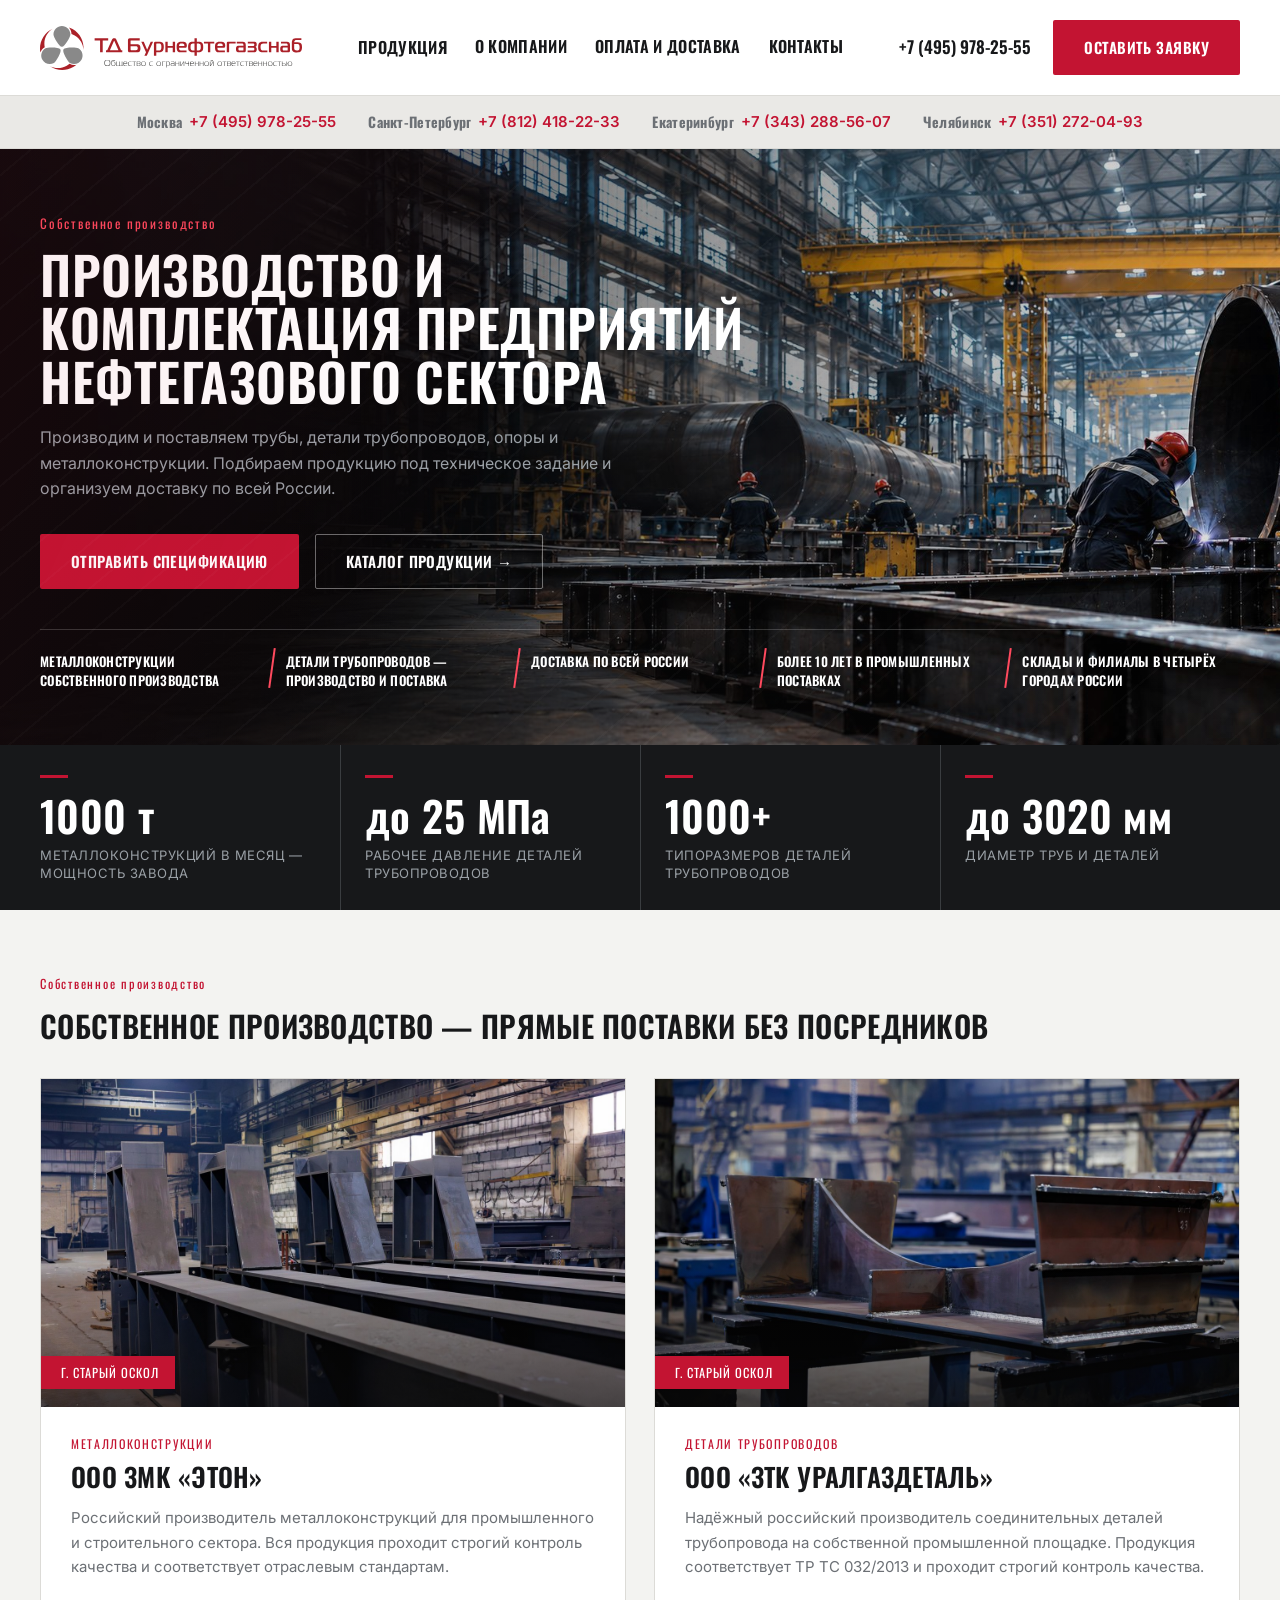
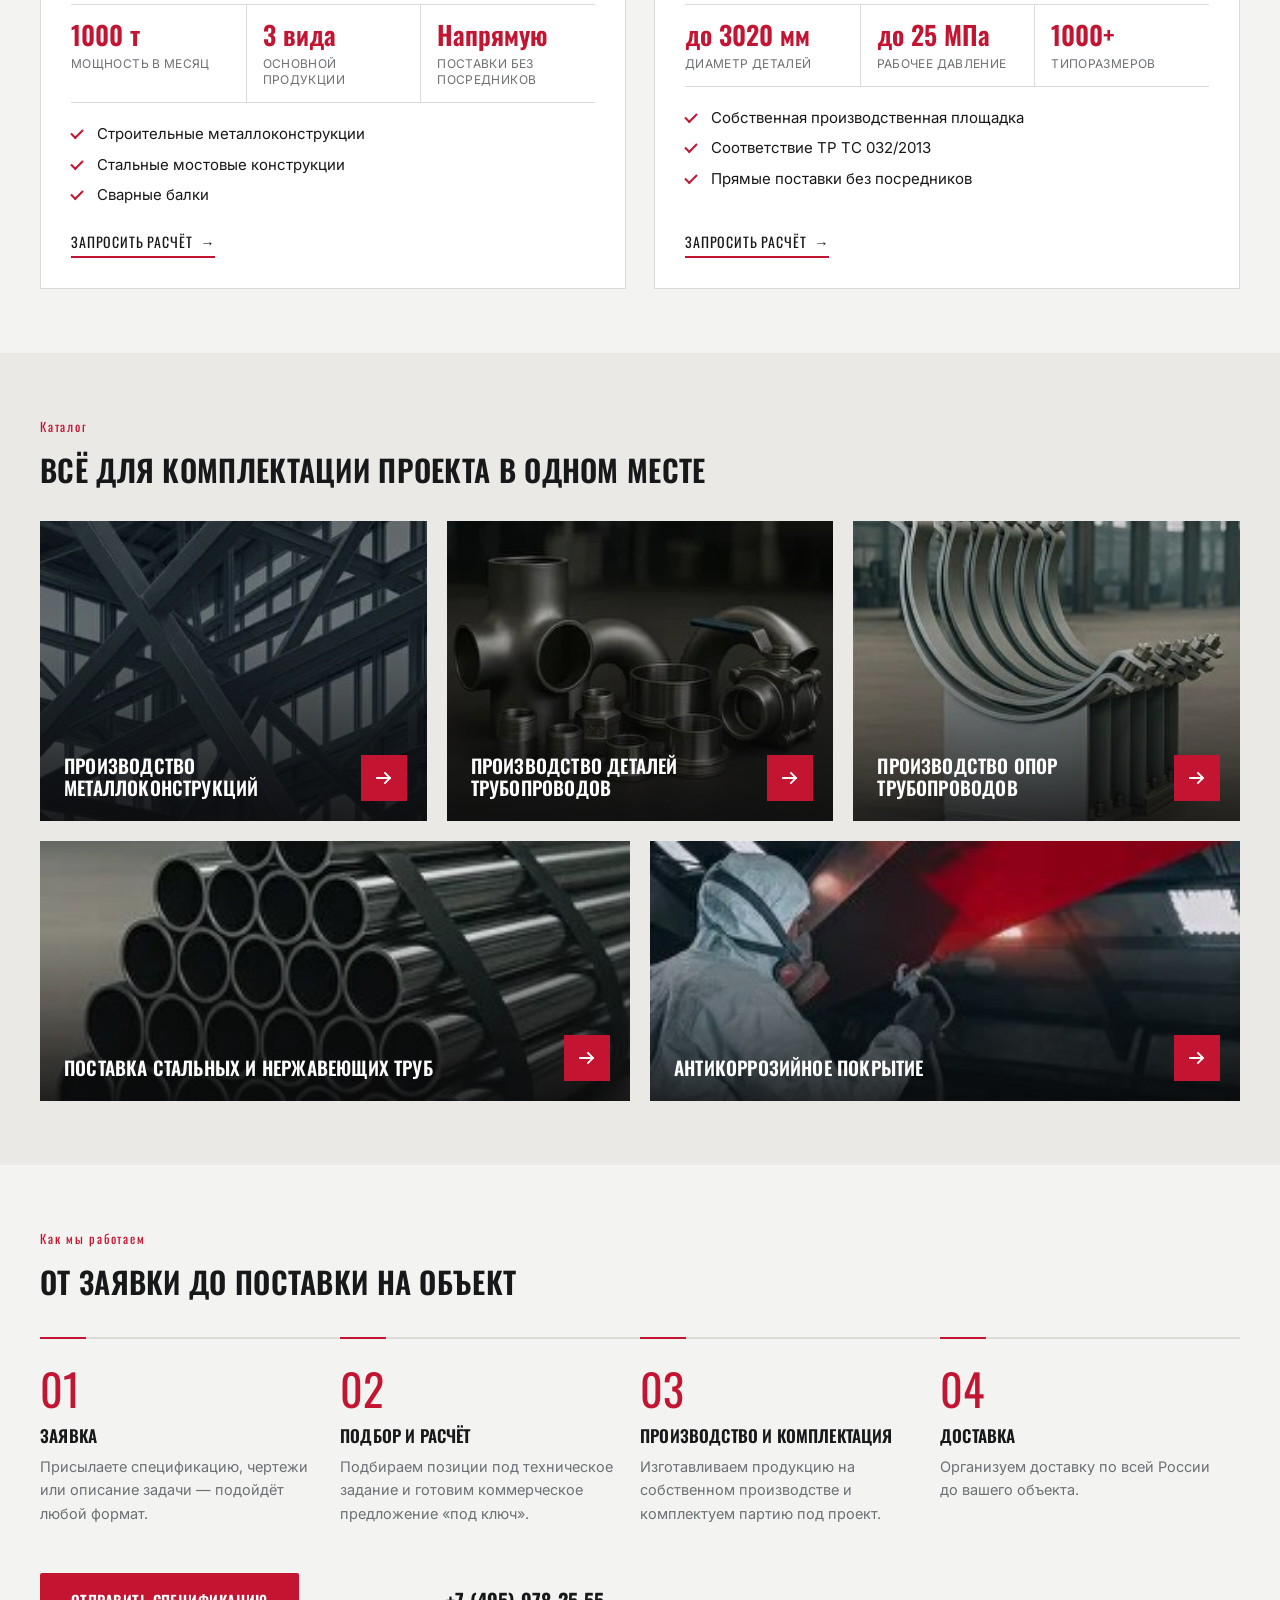
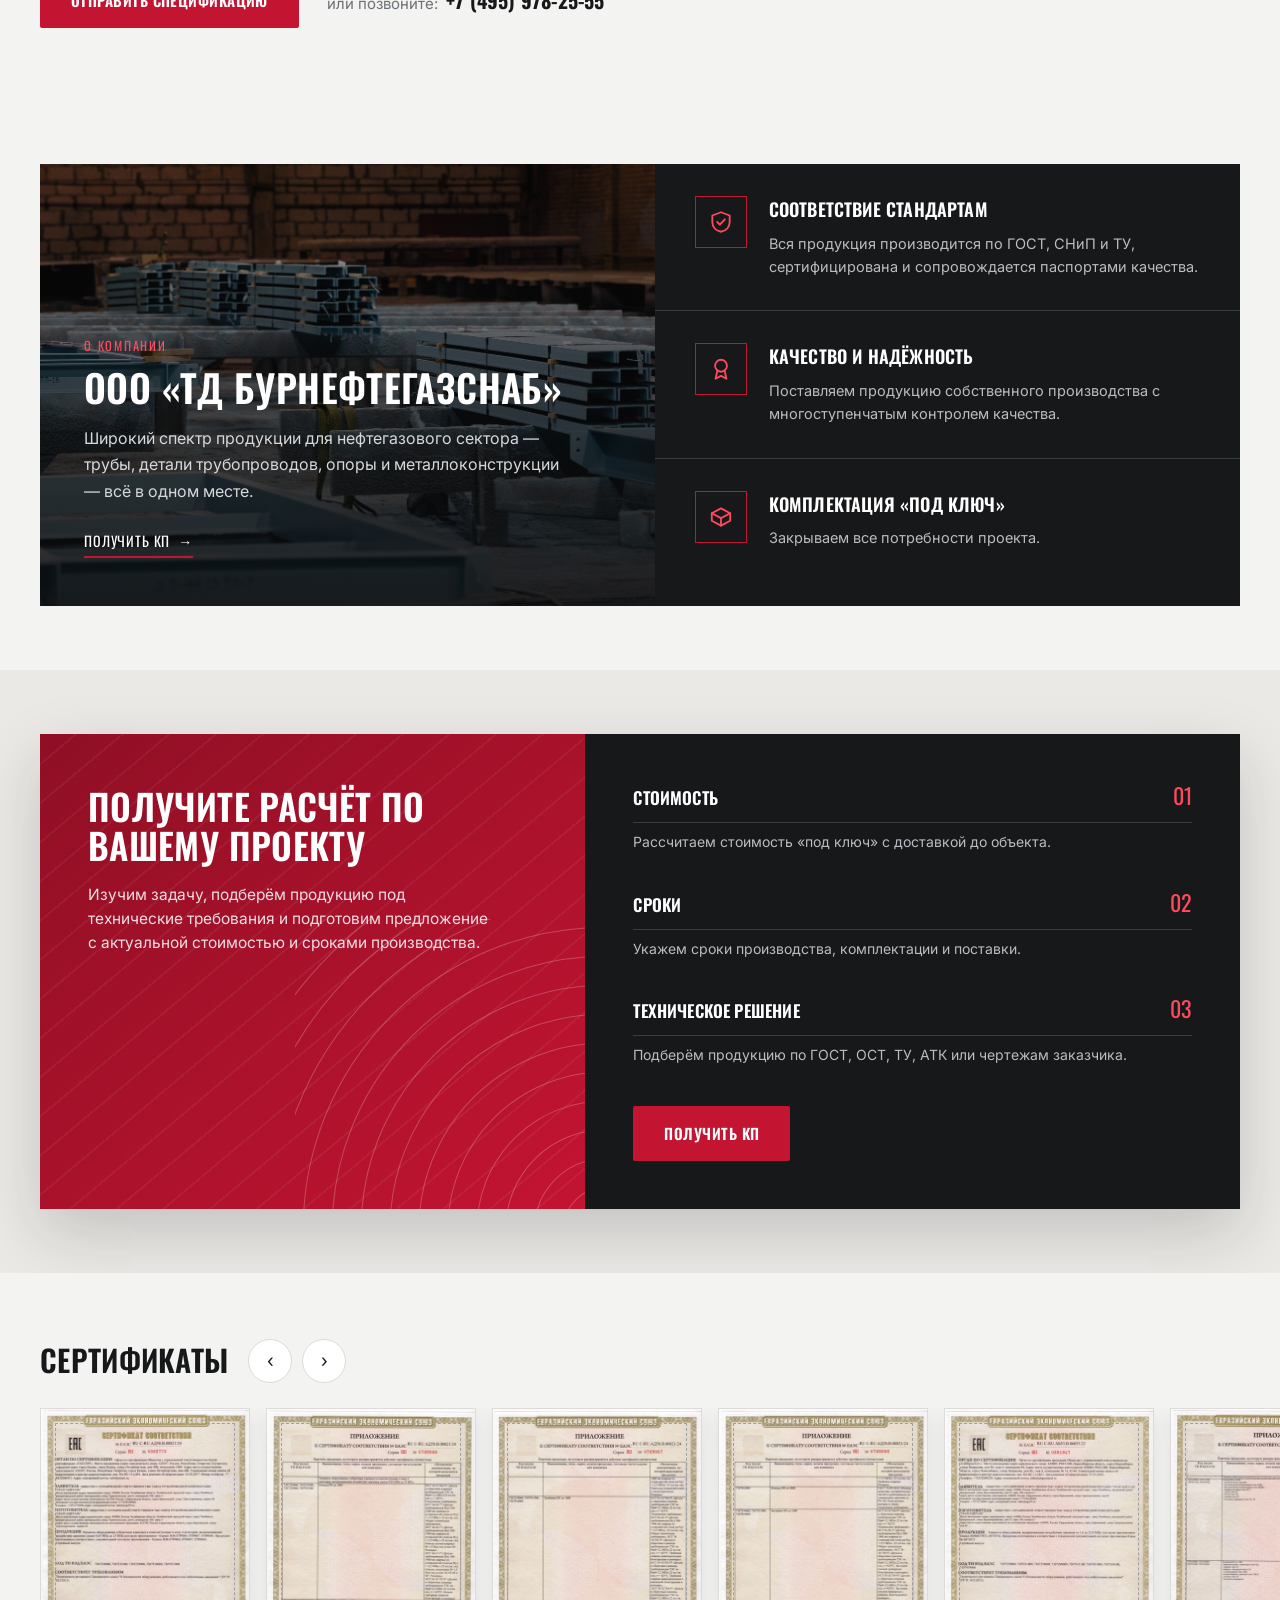
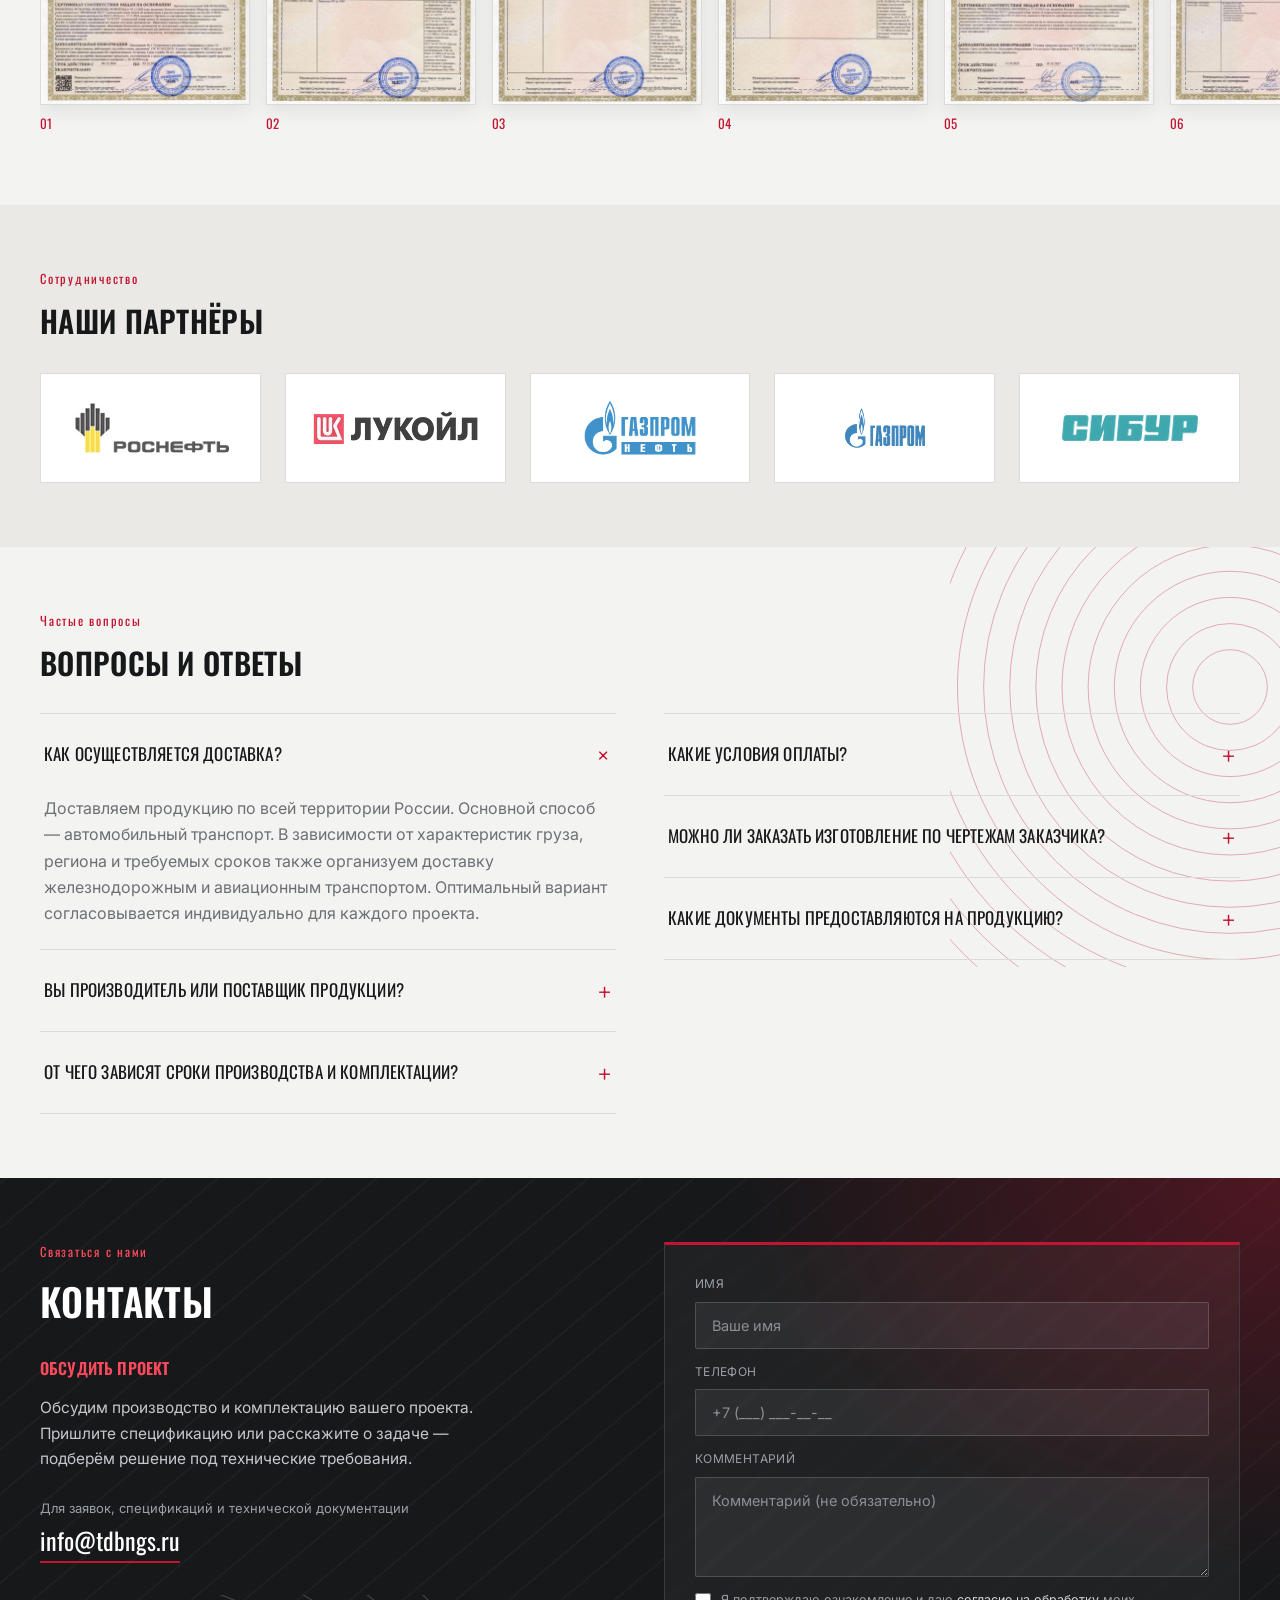
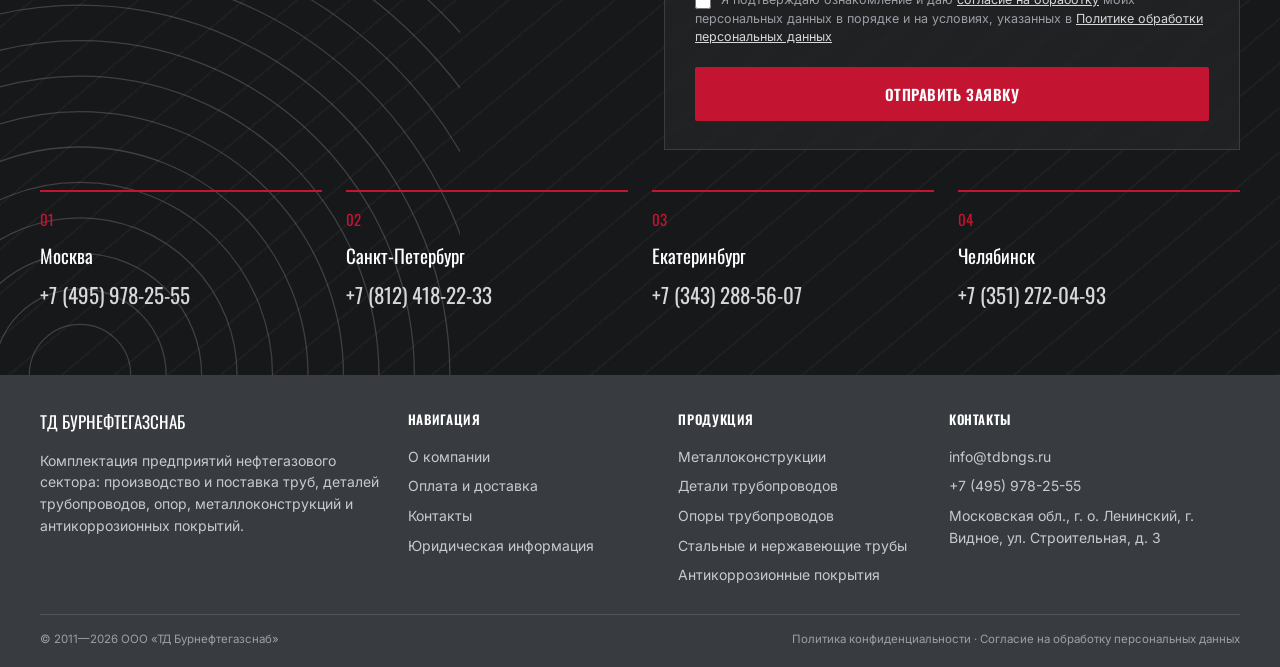
==== index.html @ 2ec31437 "add form" ====
<!doctype html>
<html lang="ru">
<head>
<meta charset="utf-8">
<meta name="viewport" content="width=device-width, initial-scale=1.0">
<title>ТД Бурнефтегазснаб — комплектация предприятий нефтегазового сектора</title>
<meta name="description" content="Производство и поставка труб, деталей трубопроводов, опор и металлоконструкций для нефтегазового сектора. Доставка по всей России.">
<link rel="stylesheet" href="assets/style.css">
</head>
<body>

<header class="site-header">
  <div class="container header-row">
    <a href="index.html" class="logo"><img src="assets/logo.svg" alt="ТД Бурнефтегазснаб" class="logo-img"></a>
    <nav class="main-nav">
      <div class="has-dropdown">
        <a href="#">Продукция</a>
        <div class="dropdown">
          <a href="metal-constructions.html">Металлоконструкции</a>
          <a href="pipe-parts.html">Детали трубопроводов</a>
          <a href="supports.html">Опоры трубопроводов</a>
          <a href="pipes.html">Стальные и нержавеющие трубы</a>
          <a href="coating.html">Антикоррозионные покрытия</a>
        </div>
      </div>
      <a href="about.html">О компании</a>
      <a href="delivery.html">Оплата и доставка</a>
      <a href="contacts.html">Контакты</a>
    </nav>
    <div class="header-actions">
      <a href="mailto:info@tdbngs.ru" class="header-email">info@tdbngs.ru</a>
      <a href="tel:+74959782555" class="header-phone">+7 (495) 978-25-55</a>
      <a href="contacts.html#request" class="btn btn-primary js-open-request">Оставить заявку</a>
      <button class="burger" aria-label="Меню"><span></span></button>
    </div>
  </div>
</header>
<div class="topbar">
  <div class="container">
    <div class="topbar-item"><span class="city">Москва</span> <a href="tel:+74959782555">+7 (495) 978-25-55</a></div>
    <div class="topbar-item"><span class="city">Санкт-Петербург</span> <a href="tel:+78124182233">+7 (812) 418-22-33</a></div>
    <div class="topbar-item"><span class="city">Екатеринбург</span> <a href="tel:+73432885607">+7 (343) 288-56-07</a></div>
    <div class="topbar-item"><span class="city">Челябинск</span> <a href="tel:+73512720493">+7 (351) 272-04-93</a></div>
  </div>
</div>

<section class="hero" style="background-image:linear-gradient(90deg, rgba(10,10,11,.86) 0%, rgba(10,10,11,.5) 45%, rgba(10,10,11,.1) 100%), url('assets/photos/hero-bg.jpg');background-size:cover;background-position:center;">
  <div class="hero-pattern"></div>
  <div class="container">
    <div class="hero-eyebrow">Собственное производство</div>
    <h1 style="max-width:760px;">Производство и комплектация предприятий нефтегазового сектора</h1>
    <p class="hero-lede" style="max-width:640px;">Производим и поставляем трубы, детали трубопроводов, опоры и металлоконструкции. Подбираем продукцию под техническое задание и организуем доставку по всей России.</p>
    <div class="hero-cta">
      <a href="contacts.html#request" class="btn btn-primary js-open-request">Отправить спецификацию</a>
      <a href="#catalog" class="btn btn-ghost-light">Каталог продукции →</a>
    </div>
    <div class="hero-strip-plain">
      <div class="item"><strong>Металлоконструкции собственного производства</strong></div>
      <div class="item"><strong>Детали трубопроводов — производство и поставка</strong></div>
      <div class="item"><strong>Доставка по всей России</strong></div>
      <div class="item"><strong>Более 10 лет в промышленных поставках</strong></div>
      <div class="item"><strong>Склады и филиалы в четырёх городах России</strong></div>
    </div>
  </div>
  <div class="hero-bottom-space"></div>
</section>

<section class="stats-band">
  <div class="container">
    <div class="stats-grid">
      <div class="stat"><strong data-count="1000" data-suffix=" т">1000 т</strong><span>металлоконструкций в месяц — мощность завода</span></div>
      <div class="stat"><strong>до 25 МПа</strong><span>рабочее давление деталей трубопроводов</span></div>
      <div class="stat"><strong data-count="1000" data-suffix="+">1000+</strong><span>типоразмеров деталей трубопроводов</span></div>
      <div class="stat"><strong>до 3020 мм</strong><span>диаметр труб и деталей</span></div>
    </div>
  </div>
</section>

<section class="section">
  <div class="container">
    <div class="eyebrow">Собственное производство</div>
    <h2 class="h-title">Собственное производство — прямые поставки без посредников</h2>
    <div class="plants">
      <article class="plant">
        <div class="plant-photo"><img src="assets/photos/photo-4.jpg" alt="Производство ООО ЗМК «Этон»" loading="lazy"><span class="plant-tag">г. Старый Оскол</span></div>
        <div class="plant-body">
          <div class="plant-kicker">Металлоконструкции</div>
          <h3>ООО ЗМК «Этон»</h3>
          <p class="plant-lead">Российский производитель металлоконструкций для промышленного и строительного сектора. Вся продукция проходит строгий контроль качества и соответствует отраслевым стандартам.</p>
          <div class="plant-stats">
            <div><strong>1000 т</strong><span>мощность в месяц</span></div>
            <div><strong>3 вида</strong><span>основной продукции</span></div>
            <div><strong>Напрямую</strong><span>поставки без посредников</span></div>
          </div>
          <ul class="plant-list">
            <li>Строительные металлоконструкции</li>
            <li>Стальные мостовые конструкции</li>
            <li>Сварные балки</li>
          </ul>
          <a href="contacts.html#request" class="plant-cta js-open-request">Запросить расчёт <span class="arrow">→</span></a>
        </div>
      </article>
      <article class="plant">
        <div class="plant-photo"><img src="assets/photos/photo-3.jpg" alt="Производство ООО «ЗТК Уралгаздеталь»" loading="lazy"><span class="plant-tag">г. Старый Оскол</span></div>
        <div class="plant-body">
          <div class="plant-kicker">Детали трубопроводов</div>
          <h3>ООО «ЗТК Уралгаздеталь»</h3>
          <p class="plant-lead">Надёжный российский производитель соединительных деталей трубопровода на собственной промышленной площадке. Продукция соответствует ТР ТС 032/2013 и проходит строгий контроль качества.</p>
          <div class="plant-stats">
            <div><strong>до 3020 мм</strong><span>диаметр деталей</span></div>
            <div><strong>до 25 МПа</strong><span>рабочее давление</span></div>
            <div><strong>1000+</strong><span>типоразмеров</span></div>
          </div>
          <ul class="plant-list">
            <li>Собственная производственная площадка</li>
            <li>Соответствие ТР ТС 032/2013</li>
            <li>Прямые поставки без посредников</li>
          </ul>
          <a href="contacts.html#request" class="plant-cta js-open-request">Запросить расчёт <span class="arrow">→</span></a>
        </div>
      </article>
    </div>
  </div>
</section>

<section class="section on-dim" id="catalog">
  <div class="container">
    <div class="eyebrow">Каталог</div>
    <h2 class="h-title">Всё для комплектации проекта в одном месте</h2>
    <div class="catalog-grid">
      <a class="catalog-card" href="metal-constructions.html">
        <div class="thumb"><img src="assets/photos/cat-metal.jpg" alt="Производство металлоконструкций" loading="lazy"></div>
        <h3>Производство металлоконструкций</h3>
        <span class="btn-outline-sm">Подробнее <span class="arrow">→</span></span>
      </a>
      <a class="catalog-card" href="pipe-parts.html">
        <div class="thumb"><img src="assets/photos/cat-pipeparts.jpg" alt="Производство деталей трубопроводов" loading="lazy"></div>
        <h3>Производство деталей трубопроводов</h3>
        <span class="btn-outline-sm">Подробнее <span class="arrow">→</span></span>
      </a>
      <a class="catalog-card" href="supports.html">
        <div class="thumb"><img src="assets/photos/cat-supports.jpg" alt="Производство опор трубопроводов" loading="lazy"></div>
        <h3>Производство опор трубопроводов</h3>
        <span class="btn-outline-sm">Подробнее <span class="arrow">→</span></span>
      </a>
      <a class="catalog-card" href="pipes.html">
        <div class="thumb"><img src="assets/photos/cat-pipes.jpg" alt="Поставка стальных и нержавеющих труб" loading="lazy"></div>
        <h3>Поставка стальных и нержавеющих труб</h3>
        <span class="btn-outline-sm">Подробнее <span class="arrow">→</span></span>
      </a>
      <a class="catalog-card" href="coating.html">
        <div class="thumb"><img src="assets/photos/cat-coating.jpg" alt="Антикоррозийное покрытие" loading="lazy"></div>
        <h3>Антикоррозийное покрытие</h3>
        <span class="btn-outline-sm">Подробнее <span class="arrow">→</span></span>
      </a>
    </div>
  </div>
</section>

<section class="section process-section">
  <div class="container">
    <div class="eyebrow">Как мы работаем</div>
    <h2 class="h-title">От заявки до поставки на объект</h2>
    <ol class="process-steps">
      <li><span class="n">01</span><h3>Заявка</h3><p>Присылаете спецификацию, чертежи или описание задачи — подойдёт любой формат.</p></li>
      <li><span class="n">02</span><h3>Подбор и расчёт</h3><p>Подбираем позиции под техническое задание и готовим коммерческое предложение «под ключ».</p></li>
      <li><span class="n">03</span><h3>Производство и комплектация</h3><p>Изготавливаем продукцию на собственном производстве и комплектуем партию под проект.</p></li>
      <li><span class="n">04</span><h3>Доставка</h3><p>Организуем доставку по всей России до вашего объекта.</p></li>
    </ol>
    <div class="process-cta">
      <a href="contacts.html#request" class="btn btn-primary js-open-request">Отправить спецификацию</a>
      <a class="process-phone" href="tel:+74959782555">или позвоните: <strong>+7 (495) 978-25-55</strong></a>
    </div>
  </div>
</section>

<section class="section">
  <div class="container">
    <div class="about-panel">
      <div class="about-lead" style="background-image:url('assets/photos/photo-6.jpg')">
        <div class="kicker">О компании</div>
        <h2>ООО «ТД Бурнефтегазснаб»</h2>
        <p>Широкий спектр продукции для нефтегазового сектора — трубы, детали трубопроводов, опоры и металлоконструкции — всё в одном месте.</p>
        <a href="contacts.html#request" class="plant-cta js-open-request">Получить КП <span class="arrow">→</span></a>
      </div>
      <div class="about-points">
        <div class="pt"><div class="ico"><svg viewBox="0 0 24 24"><path d="M12 3l8 3v6c0 4.5-3.2 8-8 9-4.8-1-8-4.5-8-9V6l8-3z"/><path d="M8.5 12l2.5 2.5L15.5 9.5"/></svg></div><div><h3>Соответствие стандартам</h3><p>Вся продукция производится по ГОСТ, СНиП и ТУ, сертифицирована и сопровождается паспортами качества.</p></div></div>
        <div class="pt"><div class="ico"><svg viewBox="0 0 24 24"><circle cx="12" cy="9" r="5.5"/><path d="M8.7 13.4L7 21l5-2.6L17 21l-1.7-7.6"/></svg></div><div><h3>Качество и надёжность</h3><p>Поставляем продукцию собственного производства с многоступенчатым контролем качества.</p></div></div>
        <div class="pt"><div class="ico"><svg viewBox="0 0 24 24"><path d="M3.5 8.5L12 4l8.5 4.5v7L12 20l-8.5-4.5z"/><path d="M3.5 8.5L12 13l8.5-4.5M12 13v7"/></svg></div><div><h3>Комплектация «под ключ»</h3><p>Закрываем все потребности проекта.</p></div></div>
      </div>
    </div>
  </div>
</section>

<section class="section on-dim rings-corner left">
  <div class="container">
    <div class="quote-grid">
      <div class="quote-intro">
        <h2 class="h-title" style="margin-bottom:0;">Получите расчёт по вашему проекту</h2>
        <p class="lede">Изучим задачу, подберём продукцию под технические требования и подготовим предложение с актуальной стоимостью и сроками производства.</p>
      </div>
      <div class="quote-list">
        <div class="q-item">
          <div class="q-row"><h4>Стоимость</h4><span class="n">01</span></div>
          <p>Рассчитаем стоимость «под ключ» с доставкой до объекта.</p>
        </div>
        <div class="q-item">
          <div class="q-row"><h4>Сроки</h4><span class="n">02</span></div>
          <p>Укажем сроки производства, комплектации и поставки.</p>
        </div>
        <div class="q-item">
          <div class="q-row"><h4>Техническое решение</h4><span class="n">03</span></div>
          <p>Подберём продукцию по ГОСТ, ОСТ, ТУ, АТК или чертежам заказчика.</p>
        </div>
        <a href="contacts.html#request" class="btn btn-primary js-open-request" style="margin-top:8px;">Получить КП</a>
      </div>
    </div>
  </div>
</section>

<section class="section">
  <div class="container">
    <div class="cert-section-head">
      <h2 class="h-title" style="margin-bottom:0;">Сертификаты</h2>
      <div class="cert-arrows">
        <button class="slider-arrow prev" aria-label="Назад">‹</button>
        <button class="slider-arrow next" aria-label="Вперёд">›</button>
      </div>
    </div>
  </div>
  <div class="cert-bleed">
    <div class="cert-slider">
      <button class="cert" type="button" data-cert="9"><div class="doc-frame"><img src="assets/certs/cert-09-thumb.jpg" alt="Сертификат 9" loading="lazy"></div><div class="num">01</div></button>
      <button class="cert" type="button" data-cert="10"><div class="doc-frame"><img src="assets/certs/cert-10-thumb.jpg" alt="Сертификат 10" loading="lazy"></div><div class="num">02</div></button>
      <button class="cert" type="button" data-cert="11"><div class="doc-frame"><img src="assets/certs/cert-11-thumb.jpg" alt="Сертификат 11" loading="lazy"></div><div class="num">03</div></button>
      <button class="cert" type="button" data-cert="12"><div class="doc-frame"><img src="assets/certs/cert-12-thumb.jpg" alt="Сертификат 12" loading="lazy"></div><div class="num">04</div></button>
      <button class="cert" type="button" data-cert="13"><div class="doc-frame"><img src="assets/certs/cert-13-thumb.jpg" alt="Сертификат 13" loading="lazy"></div><div class="num">05</div></button>
      <button class="cert" type="button" data-cert="14"><div class="doc-frame"><img src="assets/certs/cert-14-thumb.jpg" alt="Сертификат 14" loading="lazy"></div><div class="num">06</div></button>
      <button class="cert" type="button" data-cert="15"><div class="doc-frame"><img src="assets/certs/cert-15-thumb.jpg" alt="Сертификат 15" loading="lazy"></div><div class="num">07</div></button>
      <button class="cert" type="button" data-cert="1"><div class="doc-frame"><img src="assets/certs/cert-01-thumb.jpg" alt="Сертификат 1" loading="lazy"></div><div class="num">08</div></button>
      <button class="cert" type="button" data-cert="2"><div class="doc-frame"><img src="assets/certs/cert-02-thumb.jpg" alt="Сертификат 2" loading="lazy"></div><div class="num">09</div></button>
      <button class="cert" type="button" data-cert="3"><div class="doc-frame"><img src="assets/certs/cert-03-thumb.jpg" alt="Сертификат 3" loading="lazy"></div><div class="num">10</div></button>
      <button class="cert" type="button" data-cert="4"><div class="doc-frame"><img src="assets/certs/cert-04-thumb.jpg" alt="Сертификат 4" loading="lazy"></div><div class="num">11</div></button>
      <button class="cert" type="button" data-cert="5"><div class="doc-frame"><img src="assets/certs/cert-05-thumb.jpg" alt="Сертификат 5" loading="lazy"></div><div class="num">12</div></button>
      <button class="cert" type="button" data-cert="6"><div class="doc-frame"><img src="assets/certs/cert-06-thumb.jpg" alt="Сертификат 6" loading="lazy"></div><div class="num">13</div></button>
      <button class="cert" type="button" data-cert="7"><div class="doc-frame"><img src="assets/certs/cert-07-thumb.jpg" alt="Сертификат 7" loading="lazy"></div><div class="num">14</div></button>
      <button class="cert" type="button" data-cert="8"><div class="doc-frame"><img src="assets/certs/cert-08-thumb.jpg" alt="Сертификат 8" loading="lazy"></div><div class="num">15</div></button>
    </div>
  </div>
</section>

<div class="cert-lightbox" id="certLightbox">
  <button class="cert-lightbox-close" type="button" aria-label="Закрыть">&times;</button>
  <button class="cert-lightbox-nav prev" type="button" aria-label="Предыдущий">‹</button>
  <img class="cert-lightbox-img" src="" alt="Сертификат">
  <button class="cert-lightbox-nav next" type="button" aria-label="Следующий">›</button>
  <div class="cert-lightbox-count"></div>
</div>

<section class="section on-dim">
  <div class="container">
    <div class="eyebrow">Сотрудничество</div>
    <h2 class="h-title">Наши партнёры</h2>
    <div class="logos-row">
      <div class="logo-tile"><img src="assets/partners/rosneft.png" alt="Роснефть"></div>
      <div class="logo-tile"><img src="assets/partners/lukoil.png" alt="Лукойл"></div>
      <div class="logo-tile"><img src="assets/partners/gazpromneft.png" alt="Газпром нефть"></div>
      <div class="logo-tile"><img src="assets/partners/gazprom.png" alt="Газпром" style="max-height:80px;"></div>
      <div class="logo-tile"><img src="assets/partners/sibur.png" alt="СИБУР"></div>
    </div>
  </div>
</section>

<section class="section rings-corner right">
  <div class="container">
    <div class="eyebrow">Частые вопросы</div>
    <h2 class="h-title">Вопросы и ответы</h2>
    <div class="faq-grid">
      <div class="faq-list">
        <div class="faq-item open">
          <div class="faq-q"><span>Как осуществляется доставка?</span><span class="plus">+</span></div>
          <div class="faq-a"><p>Доставляем продукцию по всей территории России. Основной способ — автомобильный транспорт. В зависимости от характеристик груза, региона и требуемых сроков также организуем доставку железнодорожным и авиационным транспортом. Оптимальный вариант согласовывается индивидуально для каждого проекта.</p></div>
        </div>
        <div class="faq-item">
          <div class="faq-q"><span>Вы производитель или поставщик продукции?</span><span class="plus">+</span></div>
          <div class="faq-a"><p>Мы совмещаем собственное производство с комплексной комплектацией предприятий нефтегазового и промышленного сектора. Производим детали трубопроводов, опоры, металлоконструкции и выполняем антикоррозионную обработку, а также организуем поставку трубной продукции.</p></div>
        </div>
        <div class="faq-item">
          <div class="faq-q"><span>От чего зависят сроки производства и комплектации?</span><span class="plus">+</span></div>
          <div class="faq-a"><p>Сроки зависят от объёма партии, номенклатуры позиций и наличия продукции на складе. Часть позиций отгружается со склада, нестандартные изделия — изготавливаются под заказ. Точный срок фиксируется в коммерческом предложении.</p></div>
        </div>
      </div>
      <div class="faq-list">
        <div class="faq-item">
          <div class="faq-q"><span>Какие условия оплаты?</span><span class="plus">+</span></div>
          <div class="faq-a"><p>Условия оплаты рассчитываются индивидуально под проект. Возможна работа по предоплате, в том числе с отсрочкой платежа. Конкретная схема и сроки оплаты согласовываются при подготовке коммерческого предложения и фиксируются в договоре.</p></div>
        </div>
        <div class="faq-item">
          <div class="faq-q"><span>Можно ли заказать изготовление по чертежам заказчика?</span><span class="plus">+</span></div>
          <div class="faq-a"><p>Да. Изготавливаем стандартные по ГОСТ, и нестандартные изделия по ТУ и чертежам заказчика. Перед запуском производства специалисты изучают требования проекта и согласовывают материалы, размеры и технические характеристики.</p></div>
        </div>
        <div class="faq-item">
          <div class="faq-q"><span>Какие документы предоставляются на продукцию?</span><span class="plus">+</span></div>
          <div class="faq-a"><p>На продукцию предоставляются сертификаты соответствия, паспорта качества и, при необходимости, декларации соответствия ТР ТС. Комплект документов передаётся вместе с поставкой.</p></div>
        </div>
      </div>
    </div>
  </div>
</section>

<section class="section contact-band" id="request">
  <div class="container">
    <div class="contact-grid">
      <div>
        <div class="eyebrow">Связаться с нами</div>
        <h2 class="h-title">Контакты</h2>
        <h3 class="contact-kicker">Обсудить проект</h3>
        <p class="contact-lead">Обсудим производство и комплектацию вашего проекта. Пришлите спецификацию или расскажите о задаче — подберём решение под технические требования.</p>
        <p class="contact-note">Для заявок, спецификаций и технической документации</p>
        <a href="mailto:info@tdbngs.ru" class="contact-mail">info@tdbngs.ru</a>
      </div>
      <script src="https://feedback.nuts-agency.ru/embed.js" data-site="pk_2qMg82RqciFOmlAV"></script>
      <form class="contact-form" data-form="main">
        <label class="field-label">Имя</label>
        <input type="text" name="name" placeholder="Ваше имя" required minlength="2">
        <label class="field-label">Телефон</label>
        <input type="tel" class="phone-mask" name="phone" placeholder="+7 (___) ___-__-__" required>
        <label class="field-label">Комментарий</label>
        <textarea placeholder="Комментарий (не обязательно)"></textarea>
        <label class="consent"><input type="checkbox" class="consent-check" required> Я подтверждаю ознакомление и даю <a href="consent.html" target="_blank">согласие на обработку</a> моих персональных данных в порядке и на условиях, указанных в <a href="privacy-policy.html" target="_blank">Политике обработки персональных данных</a></label>
        <button type="submit" class="btn btn-dark" style="margin-top:6px;">Отправить заявку</button>
      </form>
    </div>

    <div class="city-cards">
      <div class="city"><div class="num">01</div><div class="name">Москва</div><a class="tel" href="tel:+74959782555">+7 (495) 978-25-55</a></div>
      <div class="city"><div class="num">02</div><div class="name">Санкт-Петербург</div><a class="tel" href="tel:+78124182233">+7 (812) 418-22-33</a></div>
      <div class="city"><div class="num">03</div><div class="name">Екатеринбург</div><a class="tel" href="tel:+73432885607">+7 (343) 288-56-07</a></div>
      <div class="city"><div class="num">04</div><div class="name">Челябинск</div><a class="tel" href="tel:+73512720493">+7 (351) 272-04-93</a></div>
    </div>
  </div>
</section>

<footer class="site-footer">
  <div class="container">
    <div class="footer-top">
      <div>
        <div class="footer-logo">ТД БУРНЕФТЕГАЗСНАБ</div>
        <p>Комплектация предприятий нефтегазового сектора: производство и поставка труб, деталей трубопроводов, опор, металлоконструкций и антикоррозионных покрытий.</p>
      </div>
      <div>
        <h4>Навигация</h4>
        <a href="about.html">О компании</a>
        <a href="delivery.html">Оплата и доставка</a>
        <a href="contacts.html">Контакты</a>
        <a href="privacy-policy.html">Юридическая информация</a>
      </div>
      <div>
        <h4>Продукция</h4>
        <a href="metal-constructions.html">Металлоконструкции</a>
        <a href="pipe-parts.html">Детали трубопроводов</a>
        <a href="supports.html">Опоры трубопроводов</a>
        <a href="pipes.html">Стальные и нержавеющие трубы</a>
        <a href="coating.html">Антикоррозионные покрытия</a>
      </div>
      <div>
        <h4>Контакты</h4>
        <a href="mailto:info@tdbngs.ru">info@tdbngs.ru</a>
        <a href="tel:+74959782555">+7 (495) 978-25-55</a>
        <p>Московская обл., г. о. Ленинский, г. Видное, ул.&nbsp;Строительная, д. 3</p>
      </div>
    </div>
    <div class="footer-bottom">
      <span>© 2011—2026 ООО «ТД Бурнефтегазснаб»</span>
      <span><a href="privacy-policy.html" style="color:inherit;">Политика конфиденциальности</a> · <a href="consent.html" style="color:inherit;">Согласие на обработку персональных данных</a></span>
    </div>
  </div>
</footer>
<div class="request-modal" id="requestModal">
  <div class="request-modal-overlay"></div>
  <div class="request-modal-box">
    <button class="request-modal-close" type="button" aria-label="Закрыть">&times;</button>
    <h3>Оставить заявку</h3>
    <p class="request-modal-sub" id="requestModalSub">Расскажите, что вас интересует — мы свяжемся с вами и подберём решение.</p>
    <script src="https://feedback.nuts-agency.ru/embed.js" data-site="pk_2qMg82RqciFOmlAV"></script>
    <form class="contact-form" id="requestModalForm" data-form="main">
      <label class="field-label">ФИО</label>
      <input type="text" name="name" placeholder="Ваше имя" required minlength="2">
      <label class="field-label">Телефон</label>
      <input type="tel" class="phone-mask" name="phone" placeholder="+7 (___) ___-__-__" required>
      <label class="field-label">Электронная почта</label>
      <input type="email" name="email" placeholder="mail@example.com">
      <label class="field-label">Комментарий</label>
      <textarea name="comment" placeholder="Комментарий (не обязательно)"></textarea>
      <label class="consent"><input type="checkbox" class="consent-check" required> Я подтверждаю ознакомление и даю <a href="consent.html" target="_blank">согласие на обработку</a> моих персональных данных в порядке и на условиях, указанных в <a href="privacy-policy.html" target="_blank">Политике обработки персональных данных</a></label>
      <button type="submit" class="btn btn-dark" style="margin-top:6px;">Отправить заявку</button>
    </form>
  </div>
</div>
<script src="assets/script.js"></script>
</body>
</html>
---- assets/style.css ----
/* ============================================================
   ТД БУРНЕФТЕГАЗСНАБ — design system
   Industrial / steel-fabrication visual language:
   sharp edges, hairline rules, technical spec tiles.
   ============================================================ */

@import url('https://fonts.googleapis.com/css2?family=Oswald:wght@400;500;600;700&family=Inter:wght@400;500;600;700&display=swap');

:root{
  --ink:#17181a;
  --steel:#383c40;
  --steel-light:#5b6066;
  --paper:#f3f3f1;
  --paper-dim:#eae9e6;
  --white:#ffffff;
  --red:#c31432;
  --red-bright:#ff4a5e;
  --red-dark:#8f0f24;
  --line:#dcdbd7;
  --line-dark:#3a3d40;
  --muted:#6c7075;
  --muted-light:#9aa0a6;

  --font-display:'Oswald', sans-serif;
  --font-body:'Inter', sans-serif;

  --container:1440px;
  --gap:24px;
  --radius:2px;
}

*,*::before,*::after{box-sizing:border-box;}
html{scroll-behavior:smooth;overflow-x:clip;}
body{
  margin:0;
  font-family:var(--font-body);
  color:var(--ink);
  background:var(--paper);
  font-size:16px;
  line-height:1.55;
  -webkit-font-smoothing:antialiased;
  font-variant-numeric:lining-nums;
  overflow-x:clip;
}
img{max-width:100%;display:block;}
a{color:inherit;text-decoration:none;}
ul{margin:0;padding:0;list-style:none;}
h1,h2,h3,h4{font-family:var(--font-display);margin:0;font-weight:600;letter-spacing:.01em;text-transform:uppercase;}
p{margin:0;}
button{font-family:inherit;cursor:pointer;}

.container{max-width:var(--container);margin:0 auto;padding:0 40px;}

/* ---------- buttons ---------- */
.btn{
  display:inline-flex;align-items:center;justify-content:center;gap:8px;
  padding:15px 30px;font-family:var(--font-display);font-weight:600;
  font-size:15px;text-transform:uppercase;letter-spacing:.03em;
  border-radius:var(--radius);border:1px solid transparent;
  transition:background .15s ease, color .15s ease, border-color .15s ease;
  white-space:nowrap;
}
.btn-primary{background:var(--red);color:var(--white);}
.btn-primary:hover{background:var(--red-dark);}
.btn-outline{border-color:currentColor;color:var(--ink);background:transparent;}
.btn-outline:hover{background:var(--ink);color:var(--white);border-color:var(--ink);}
.btn-ghost-light{border-color:rgba(255,255,255,.4);color:var(--white);}
.btn-ghost-light:hover{background:var(--white);color:var(--ink);}
.btn-dark{background:var(--ink);color:var(--white);}
.btn-dark:hover{background:var(--steel);}

/* ---------- top info bar (phone row, sits below header like source site) ---------- */
.topbar{background:var(--paper-dim);color:var(--muted);font-size:15px;border-bottom:1px solid var(--line);}
.topbar .container{display:flex;align-items:center;justify-content:center;gap:32px;padding-top:14px;padding-bottom:14px;flex-wrap:wrap;}
.topbar-item{display:flex;align-items:center;gap:7px;}
.topbar-item span.city{color:var(--muted);font-weight:700;font-family:var(--font-display);font-size:14px;letter-spacing:.02em;}
.topbar-item a{color:var(--red);font-weight:600;font-size:15px;}
.topbar-item a:hover{color:var(--red-dark);}

/* ---------- header ---------- */
header.site-header{background:rgba(255,255,255,.97);backdrop-filter:saturate(1.4) blur(10px);-webkit-backdrop-filter:saturate(1.4) blur(10px);border-bottom:1px solid var(--line);position:sticky;top:0;z-index:100;transition:box-shadow .25s;}
header.site-header .header-row{transition:padding .25s;}
header.site-header.scrolled{box-shadow:0 6px 24px rgba(20,20,22,.12);}
header.site-header.scrolled .header-row{padding-top:10px;padding-bottom:10px;}
header.site-header.scrolled .logo-img{height:38px;}
.header-row{display:flex;align-items:center;gap:24px;padding-top:20px;padding-bottom:20px;}
.logo{display:flex;align-items:center;flex:none;}
.logo-img{height:44px;width:auto;display:block;}
nav.main-nav{display:flex;align-items:center;justify-content:center;gap:36px;flex:1;font-family:var(--font-display);font-size:16px;font-weight:600;letter-spacing:.02em;text-transform:uppercase;}
nav.main-nav a{padding:6px 0;border-bottom:2px solid transparent;}
nav.main-nav a:hover, nav.main-nav a.active{border-color:var(--red);}
.header-actions{display:flex;align-items:center;gap:22px;flex:none;}
.header-email{color:var(--red);font-size:14px;font-weight:500;}
.header-email:hover{text-decoration:underline;}
.header-phone{font-family:var(--font-display);font-size:17px;font-weight:600;color:var(--ink);}
.header-phone-note{font-size:12px;color:var(--muted);}
.burger{display:none;background:none;border:none;padding:8px;}
.burger span, .burger span::before, .burger span::after{content:'';display:block;width:22px;height:2px;background:var(--ink);position:relative;transition:.2s;}
.burger span::before{position:absolute;top:-7px;}
.burger span::after{position:absolute;top:7px;}

/* dropdown */
.has-dropdown{position:relative;}
.dropdown{
  display:none;position:absolute;top:100%;left:-16px;background:var(--white);
  border:1px solid var(--line);min-width:260px;padding:10px;box-shadow:0 12px 24px rgba(0,0,0,.08);
}
.has-dropdown:hover .dropdown{display:block;}
.dropdown a{display:block;padding:10px 12px;font-size:14px;border-bottom:none;}
.dropdown a:hover{background:var(--paper);color:var(--red);}

/* ---------- hero ---------- */
.hero{
  position:relative;background:var(--ink);color:var(--white);overflow:hidden;
  padding:64px 0 0;
}
.hero-pattern{
  position:absolute;inset:0;opacity:.5;
  background:
    linear-gradient(115deg, rgba(195,20,50,.16) 0%, rgba(195,20,50,0) 42%),
    repeating-linear-gradient(-40deg, rgba(255,255,255,.045) 0 2px, transparent 2px 34px);
  pointer-events:none;
}
.hero-inner{position:relative;display:grid;grid-template-columns:1.15fr .85fr;gap:40px;align-items:start;}
.hero-eyebrow{font-family:var(--font-display);font-size:13px;letter-spacing:.14em;color:var(--red-bright);margin-bottom:14px;}
.hero h1{font-size:52px;line-height:1.03;max-width:620px;}
.hero-lede{font-family:var(--font-body);text-transform:none;font-size:16px;color:var(--muted-light);max-width:460px;margin-top:18px;font-weight:400;letter-spacing:0;line-height:1.6;}
.hero-cta{display:flex;gap:16px;margin-top:32px;flex-wrap:wrap;}
.hero-specs{display:grid;grid-template-columns:1fr 1fr;border-top:1px solid rgba(255,255,255,.18);border-left:1px solid rgba(255,255,255,.18);}
.hero-specs .spec{border-right:1px solid rgba(255,255,255,.18);border-bottom:1px solid rgba(255,255,255,.18);padding:18px 20px;background:rgba(20,20,22,.4);}
.hero-specs .spec:nth-child(odd){background:rgba(90,12,26,.38);}
.hero-specs .spec:nth-child(2){border-bottom-left-radius:70px;}
.hero-specs .spec strong{display:block;font-family:var(--font-display);font-size:26px;color:var(--red-bright);line-height:1.15;}
.hero-specs .spec em{display:block;font-style:normal;font-size:12.5px;color:var(--muted-light);margin-top:4px;text-transform:uppercase;letter-spacing:.03em;line-height:1.35;}
.hero-specs .spec:nth-child(odd) strong{color:var(--white);}
.hero-specs.five{grid-template-columns:repeat(6,1fr);margin-top:44px;}
.hero-specs.five .spec strong{font-size:16px;line-height:1.3;text-transform:uppercase;letter-spacing:.01em;font-weight:600;}
.hero-specs.five .spec:nth-child(1){grid-column:1/4;}
.hero-specs.five .spec:nth-child(2){grid-column:4/7;border-bottom-left-radius:0;}
.hero-specs.five .spec:nth-child(3){grid-column:1/3;}
.hero-specs.five .spec:nth-child(4){grid-column:3/5;}
.hero-specs.five .spec:nth-child(5){grid-column:5/7;border-bottom-left-radius:70px;}
.hero-bottom-space{height:56px;}
.hero-strip-plain{display:grid;grid-template-columns:repeat(5,1fr);gap:28px;border-top:1px solid rgba(255,255,255,.18);margin-top:40px;padding-top:22px;}
.hero-strip-plain .item strong{display:block;font-family:var(--font-display);font-size:13px;text-transform:uppercase;letter-spacing:.02em;color:var(--white);line-height:1.4;font-weight:600;}
.hero-strip-plain.cols4{grid-template-columns:repeat(4,1fr);}
.hero-strip-plain .item{position:relative;}
.hero-strip-plain .item + .item::before{content:"";position:absolute;left:-15px;top:-4px;width:2px;height:40px;background:var(--red-bright);transform:rotate(8deg);}
@media (max-width:900px){.hero-strip-plain,.hero-strip-plain.cols4{grid-template-columns:1fr 1fr;gap:20px;}.hero-strip-plain .item::before{display:none;}}
@media (max-width:560px){.hero-strip-plain{grid-template-columns:1fr;}}

@media (max-width:900px){
  .hero-inner{grid-template-columns:1fr;}
  .hero h1{font-size:38px;}
  .hero-specs.five{grid-template-columns:1fr 1fr;margin-top:32px;}
  .hero-specs.five .spec:nth-child(1),
  .hero-specs.five .spec:nth-child(2),
  .hero-specs.five .spec:nth-child(3),
  .hero-specs.five .spec:nth-child(4),
  .hero-specs.five .spec:nth-child(5){grid-column:auto;border-radius:0;}
}
@media (max-width:600px){
  .hero h1{font-size:30px;}
  .hero-lede{font-size:14px;}
  .hero-specs, .hero-specs.five{grid-template-columns:1fr;margin-top:24px;}
  .hero-specs .spec, .hero-specs.five .spec{grid-column:auto;border-radius:0;padding:16px 18px;}
  .hero-specs .spec strong, .hero-specs.five .spec strong{font-size:15px;}
  .hero-cta{flex-direction:column;align-items:stretch;}
  .hero-cta .btn{width:100%;text-align:center;}
}

/* ---------- spec strip (3 tiles under H2, like page hero-below sections) ---------- */
.spec-strip{display:grid;grid-template-columns:repeat(3,1fr);gap:20px;}
.spec-strip.cols-2{grid-template-columns:repeat(2,1fr);}
.spec-strip .tile{padding:22px 20px;background:var(--white);min-width:0;}
.spec-strip .tile strong{display:block;font-family:var(--font-display);font-size:30px;color:var(--red);line-height:1;}
.spec-strip .tile em{display:block;font-style:normal;font-size:12.5px;color:var(--muted);margin-top:8px;text-transform:uppercase;letter-spacing:.02em;}
.spec-strip.docs-fit{grid-template-columns:260px 1fr;}
.spec-strip.docs-fit .tile:last-child strong{font-size:18px;letter-spacing:.01em;line-height:1.4;}
@media (max-width:700px){
  .spec-strip{grid-template-columns:1fr !important;}
  .spec-strip.docs-fit .tile:last-child strong{white-space:normal;}
}

/* ---------- section heading block (headline + eyebrow + spec strip layout, used on category pages) ---------- */
.section-head{padding:56px 0 0;}
.eyebrow{font-family:var(--font-display);font-size:12.5px;letter-spacing:.14em;color:var(--red);margin-bottom:10px;}
.headline-row{display:grid;grid-template-columns:1.2fr 1fr;gap:32px;align-items:start;margin-bottom:0;}
.headline-row h2{font-size:38px;line-height:1.06;}
.headline-row .lede{font-family:var(--font-body);text-transform:none;font-size:15px;color:var(--muted);font-weight:400;letter-spacing:0;line-height:1.6;padding-top:6px;}
@media (max-width:900px){.headline-row{grid-template-columns:1fr;}}

/* ---------- generic section ---------- */
.section{padding:64px 0;}
.section-tight{padding:40px 0;}
.section.on-dim{background:var(--paper-dim);}
.section.on-ink{background:var(--ink);color:var(--white);}
h2.h-title{font-size:30px;margin-bottom:26px;}
.h-sub{font-family:var(--font-body);text-transform:none;font-weight:400;letter-spacing:0;color:var(--muted);font-size:15px;margin-top:-16px;margin-bottom:26px;max-width:640px;}

/* ---------- feature grid (compact) ---------- */
.feature-grid{display:grid;grid-template-columns:repeat(4,1fr);gap:24px;}
.feature-card{background:var(--white);padding:22px 20px;}
.feature-card h3{font-size:15.5px;line-height:1.3;margin-bottom:10px;color:var(--red);}
.feature-card p{font-size:13.5px;color:var(--muted);line-height:1.55;}
@media (max-width:860px){.feature-grid{grid-template-columns:1fr 1fr;}}
@media (max-width:520px){.feature-grid{grid-template-columns:1fr;}}

/* ---------- product / card grid ---------- */
.card-grid{display:grid;grid-template-columns:repeat(4,1fr);gap:24px;}
.card-grid.cols-3{grid-template-columns:repeat(3,1fr);}
.product-card{background:var(--white);position:relative;display:flex;flex-direction:column;border:1px solid var(--line);}
.product-card .thumb{aspect-ratio:4/3;position:relative;overflow:hidden;cursor:pointer;}
.product-card .thumb img{width:100%;height:100%;object-fit:cover;display:block;transition:transform .35s ease;}
.product-card .thumb:hover img{transform:scale(1.05);}
.product-card .info{padding:14px 16px 8px;flex:1;}
.product-card .info h3{font-family:var(--font-display);font-size:13.5px;line-height:1.28;letter-spacing:.01em;text-transform:uppercase;margin:0;}
.product-card .more{display:flex;align-items:center;justify-content:space-between;padding:10px 16px;border-top:1px solid var(--line);font-family:var(--font-display);font-size:12px;letter-spacing:.04em;text-transform:uppercase;cursor:pointer;transition:background .2s ease;}
.product-card .more:hover{background:var(--paper);}
.product-card .more:hover .arrow, .product-card .thumb:hover ~ .more .arrow{transform:translateX(4px);}
.product-card .more .arrow{color:var(--red);font-size:16px;display:inline-block;transition:transform .2s ease;}
.product-card .label{display:flex;align-items:center;justify-content:space-between;padding:14px 16px;font-family:var(--font-display);font-size:13.5px;letter-spacing:.01em;text-transform:uppercase;}
.product-card .label .arrow{color:var(--red);font-size:16px;}
@media (max-width:860px){.card-grid, .card-grid.cols-3{grid-template-columns:1fr 1fr;}}
@media (max-width:520px){.card-grid, .card-grid.cols-3{grid-template-columns:1fr;}}

/* decorative "photo" swatches, since no real photography is available */
.swatch{width:100%;height:100%;position:relative;background:var(--steel);}
.swatch::after{content:'';position:absolute;inset:0;background:
  repeating-linear-gradient(125deg, rgba(255,255,255,.05) 0 3px, transparent 3px 22px);}
.swatch.tone-red{background:linear-gradient(135deg,#8f0f24,#c31432);}
.swatch.tone-dark{background:linear-gradient(135deg,#101112,#2b2e31);}
.swatch.tone-steel{background:linear-gradient(135deg,#3a3e42,#61666b);}
.swatch.tone-warm{background:linear-gradient(135deg,#5b1420,#8f0f24);}
.swatch.tone-plain{background:linear-gradient(135deg,#919599,#6b7075);}
.swatch.tone-plain::after{display:none;}

/* ---------- info tables (2-3 col spec lists) ---------- */
.info-table{display:grid;grid-template-columns:repeat(3,1fr);gap:24px;}
.info-table.cols-2{grid-template-columns:repeat(2,1fr);}
.info-table .col{padding:0;background:transparent;}
.info-table .col h4{font-size:13.5px;letter-spacing:.03em;margin-bottom:14px;}
.info-table .col ul li{font-size:14px;color:var(--muted);padding:5px 0;position:relative;padding-left:14px;overflow-wrap:anywhere;}
.info-table .col ul li::before{content:'';position:absolute;left:0;top:12px;width:5px;height:5px;background:var(--red);}
.info-table .note{grid-column:1/-1;padding:16px 0;font-size:13px;color:var(--muted);background:transparent;}
.info-table.vivid .col{background:var(--white);padding:26px 24px;border-top:3px solid var(--red);box-shadow:0 2px 14px rgba(0,0,0,.05);}
.info-table.vivid .col h4{color:var(--red);font-size:14px;letter-spacing:.03em;}
@media (max-width:860px){.info-table, .info-table.cols-2{grid-template-columns:1fr;}}
@media (max-width:520px){.info-table .col ul[style*="columns:2"]{columns:1 !important;}}

/* ---------- corner ring decoration (concentric arcs, brand flourish) ---------- */
.rings-corner{position:relative;overflow:hidden;}
.rings-corner::before{content:'';position:absolute;width:560px;height:560px;background:url('rings.svg') no-repeat center/contain;pointer-events:none;z-index:0;}
.rings-corner.left::before{top:-140px;left:-230px;}
.rings-corner.right::before{top:-140px;right:-230px;}
.rings-corner > .container{position:relative;z-index:1;}

/* ---------- catalog cards v2 (photo + outline button, matches original site) ---------- */
.catalog-grid{display:grid;grid-template-columns:repeat(5,1fr);gap:24px;margin-top:28px;}
.catalog-card{display:flex;flex-direction:column;align-items:flex-start;}
.catalog-card .thumb{width:100%;aspect-ratio:4/3;overflow:hidden;}
.catalog-card .thumb img{width:100%;height:100%;object-fit:cover;display:block;transition:transform .35s ease;}
.catalog-card:hover .thumb img{transform:scale(1.05);}
.catalog-card h3{font-size:15px;line-height:1.3;margin:16px 0 14px;color:var(--ink);transition:color .2s ease;}
.catalog-card:hover h3{color:var(--red);}
.catalog-card .btn-outline-sm{display:inline-flex;align-items:center;gap:8px;padding:11px 20px;border:1px solid var(--red);color:var(--red);font-family:var(--font-display);font-size:12.5px;letter-spacing:.03em;text-transform:uppercase;cursor:pointer;transition:background .2s ease,color .2s ease;}
.catalog-card .btn-outline-sm .arrow{display:inline-block;transition:transform .2s ease;}
.catalog-card .btn-outline-sm:hover .arrow{transform:translateX(4px);}
.catalog-card .btn-outline-sm:hover{background:var(--red);color:var(--white);}
@media (max-width:960px){.catalog-grid{grid-template-columns:repeat(3,1fr);}}
@media (max-width:640px){.catalog-grid{grid-template-columns:repeat(2,1fr);}}
@media (max-width:420px){.catalog-grid{grid-template-columns:1fr;}}

/* ---------- quote steps (get an estimate block, matches original site) ---------- */
.quote-grid{display:grid;grid-template-columns:1fr 1fr;gap:64px;align-items:start;}
.quote-grid .quote-intro h2{font-size:32px;line-height:1.1;max-width:360px;}
.quote-grid .quote-intro .lede{margin-top:18px;max-width:360px;}
.quote-list .q-item{padding-bottom:16px;margin-bottom:16px;}
.quote-list .q-row{display:flex;align-items:baseline;justify-content:space-between;border-bottom:1px solid var(--line);padding-bottom:10px;margin-bottom:8px;}
.quote-list .q-row h4{font-size:15px;text-transform:uppercase;margin:0;}
.quote-list .q-row .n{font-family:var(--font-display);color:var(--red);font-size:13px;}
.quote-list .q-item p{font-size:14px;color:var(--muted);line-height:1.55;}
@media (max-width:760px){.quote-grid{grid-template-columns:1fr;gap:28px;}}

/* ---------- quote steps (legacy 3-col, kept for compatibility) ---------- */
.quote-steps{display:grid;grid-template-columns:repeat(3,1fr);gap:32px;margin-top:32px;}
.quote-steps .step{border-top:2px solid var(--ink);padding-top:14px;}
.quote-steps .step .n{font-family:var(--font-display);color:var(--red);font-size:13px;}
.quote-steps .step h4{font-family:var(--font-display);font-size:15px;text-transform:uppercase;margin:8px 0 8px;}
.quote-steps .step p{font-size:14px;color:var(--muted);line-height:1.55;}
@media (max-width:760px){.quote-steps{grid-template-columns:1fr;}}

/* ---------- numbered process list ---------- */
.process-list{counter-reset:step;border-top:1px solid var(--line);}
.process-list.compact li{padding:11px 0;}
.process-list li{counter-increment:step;display:flex;gap:22px;align-items:flex-start;padding:18px 0;border-bottom:1px solid var(--line);}
.process-list li::before{
  content:counter(step, decimal-leading-zero);font-family:var(--font-display);font-size:15px;color:var(--red);
  flex:none;width:30px;
}
.process-list li span{font-size:14px;padding-top:1px;}
.process-list.compact{border:none;background:transparent;}
.process-list.compact li{padding-left:0;padding-right:0;}
.process-list.compact li:first-child{border-top:none;}

/* ---------- types tabs (readable alternative to dense bullet columns) ---------- */
.types-tabs{margin-top:24px;}
.types-tabs .tab-btns{display:flex;flex-wrap:wrap;gap:1px;background:var(--line);border:1px solid var(--line);}
.types-tabs .tab-btn{flex:1 1 200px;background:var(--white);border:none;padding:16px 18px;text-align:left;font-family:var(--font-display);font-size:13.5px;text-transform:uppercase;letter-spacing:.01em;cursor:pointer;color:var(--steel);}
.types-tabs .tab-btn .num{color:var(--red);margin-right:8px;}
.types-tabs .tab-btn.active{background:var(--ink);color:var(--white);}
.types-tabs .tab-btn.active .num{color:var(--red);}
.types-tabs .tab-panel{display:none;background:var(--white);border:1px solid var(--line);border-top:none;padding:28px;}
.types-tabs .tab-panel.active{display:grid;grid-template-columns:repeat(2,1fr);gap:8px 32px;}
.types-tabs .tab-panel li{font-size:14.5px;padding:7px 0;padding-left:14px;position:relative;color:var(--muted);}
.types-tabs .tab-panel li::before{content:'';position:absolute;left:0;top:14px;width:5px;height:5px;background:var(--red);}
@media (max-width:640px){.types-tabs .tab-panel.active{grid-template-columns:1fr;}}

/* ---------- types accordion (click a category to expand its list) ---------- */
.types-accordion{border-top:1px solid var(--line);margin-top:8px;}
.ta-item{border-bottom:1px solid var(--line);}
.ta-q{display:flex;align-items:center;justify-content:space-between;padding:20px 4px;cursor:pointer;font-family:var(--font-display);font-size:15px;text-transform:uppercase;letter-spacing:.01em;}
.ta-q .ta-num{color:var(--red);margin-right:14px;}
.ta-q .plus{font-family:var(--font-body);font-size:20px;font-weight:300;color:var(--red);flex:none;margin-left:16px;}
.ta-a{max-height:0;overflow:hidden;transition:max-height .25s ease;}
.ta-item.open .ta-a{max-height:260px;}
.ta-a ul{padding:4px 4px 22px;display:grid;grid-template-columns:repeat(2,1fr);gap:4px 32px;}
.ta-a ul li{font-size:14.5px;padding:6px 0;padding-left:14px;position:relative;color:var(--muted);}
.ta-a ul li::before{content:'';position:absolute;left:0;top:13px;width:5px;height:5px;background:var(--red);}
@media (max-width:640px){.ta-a ul{grid-template-columns:1fr;}}

/* ---------- production cycle grid (numbers with rule, matches original) ---------- */
.cycle-grid{display:grid;grid-template-columns:repeat(5,1fr);gap:28px 24px;margin-top:36px;}
.cycle-grid .step{min-width:0;}
.cycle-grid .step .num-row{display:flex;align-items:center;gap:10px;}
.cycle-grid .step .num-row strong{font-family:var(--font-display);font-size:34px;color:var(--red);line-height:1;}
.cycle-grid .step .num-row .rule{flex:1;height:1px;background:var(--line);}
.cycle-grid .step p{margin-top:8px;font-size:13.5px;text-transform:uppercase;font-family:var(--font-display);letter-spacing:.01em;color:var(--ink);line-height:1.3;}
@media (max-width:900px){.cycle-grid{grid-template-columns:repeat(3,1fr);}}
@media (max-width:600px){.cycle-grid{grid-template-columns:repeat(2,1fr);}}

/* ---------- compliance tag row (fills empty space meaningfully) ---------- */
.tag-row{display:flex;flex-wrap:wrap;gap:10px;margin-top:20px;}
.tag-row span{border:1px solid var(--line);padding:8px 16px;font-size:13px;color:var(--steel);font-family:var(--font-display);text-transform:uppercase;letter-spacing:.01em;}

/* ---------- advantages grid (matches original "Наши преимущества") ---------- */
.advantages-grid{display:grid;grid-template-columns:repeat(2,1fr);gap:1px;background:var(--line);border:1px solid var(--line);margin-top:24px;}
.advantages-grid .cell{background:var(--white);padding:28px 26px;}
.advantages-grid .cell .num{font-family:var(--font-display);font-size:32px;color:var(--red);line-height:1;display:block;margin-bottom:12px;}
.advantages-grid .cell h3{font-size:15px;line-height:1.3;margin-bottom:10px;}
.advantages-grid .cell p{font-size:13.5px;color:var(--ink);line-height:1.55;}
.advantages-grid .cell ul li{font-size:13.5px;color:var(--muted);padding:4px 0;padding-left:14px;position:relative;}
.advantages-grid .cell ul li::before{content:'';position:absolute;left:0;top:11px;width:5px;height:5px;background:var(--red);}
.advantages-grid .cell.wide{grid-column:span 1;}
.advantages-grid .cell.photo{padding:0;overflow:hidden;}
.advantages-grid .cell.photo img{width:100%;height:100%;object-fit:cover;display:block;min-height:180px;}
@media (max-width:860px){.advantages-grid{grid-template-columns:1fr 1fr;}}
@media (max-width:560px){.advantages-grid{grid-template-columns:1fr;}}

/* ---------- type lists (mostkonstruktsii categories) ---------- */
.type-groups{display:grid;grid-template-columns:repeat(2,1fr);gap:24px;margin-top:20px;}
.type-group{background:var(--white);padding:0;}
.type-group h3{font-size:16px;color:var(--red);margin-bottom:14px;}
.type-group ul li{font-size:14.5px;padding:6px 0;padding-left:14px;position:relative;color:var(--steel);}
.type-group ul li::before{content:'';position:absolute;left:0;top:13px;width:5px;height:5px;background:var(--red);}
.type-group.wide{grid-column:1/-1;}
@media (max-width:760px){.type-groups{grid-template-columns:1fr;}}

/* ---------- certificate / compliance block ---------- */
.compliance-block{display:grid;grid-template-columns:.9fr 1.1fr;gap:24px;}
.compliance-text{padding:0;background:transparent;}
.compliance-text p{font-size:14.5px;color:var(--muted);margin-bottom:14px;line-height:1.65;}
.compliance-doc{background:var(--paper-dim);display:flex;flex-direction:column;align-items:center;justify-content:center;padding:36px;}
.doc-frame{width:170px;aspect-ratio:210/297;background:var(--white);border:1px solid var(--line);box-shadow:0 6px 18px rgba(0,0,0,.08);display:flex;align-items:center;justify-content:center;position:relative;}
.doc-frame::before{content:'';position:absolute;inset:14px;border:1px dashed var(--muted-light);}
.doc-frame .seal{width:46px;height:46px;border-radius:50%;border:2px solid var(--red);opacity:.5;}
.compliance-doc-grid{display:grid;grid-template-columns:1fr 1fr;gap:10px;width:100%;max-width:260px;}
.compliance-doc-grid a{display:block;aspect-ratio:210/297;overflow:hidden;border:1px solid var(--line);background:var(--white);box-shadow:0 4px 12px rgba(0,0,0,.08);}
.compliance-doc-grid img{width:100%;height:100%;object-fit:cover;display:block;transition:transform .2s;}
.compliance-doc-grid a:hover img{transform:scale(1.04);}
.doc-meta{margin-top:16px;text-align:center;font-size:12.5px;color:var(--muted);line-height:1.6;}
.doc-meta strong{display:block;color:var(--ink);font-size:13.5px;}
@media (max-width:760px){.compliance-block{grid-template-columns:1fr;}}

/* ---------- dealer / partner block ---------- */
.dealer{display:grid;grid-template-columns:220px 1fr 260px;gap:32px;align-items:center;padding:36px 0;border-bottom:1px solid var(--line);}
.dealer:last-child{border-bottom:none;}
.dealer .thumb{aspect-ratio:4/3;overflow:hidden;}
.dealer .thumb img{width:100%;height:100%;object-fit:cover;display:block;}
.dealer h3{color:var(--red);font-size:19px;margin-bottom:12px;}
.dealer ul li{font-size:16px;color:var(--ink);padding:5px 0;line-height:1.6;}
@media (max-width:900px){.dealer{grid-template-columns:1fr;}.dealer .thumb{max-width:280px;}}

.logos-row{display:flex;flex-wrap:wrap;align-items:center;gap:24px;margin-top:28px;}
.logos-row .logo-tile{flex:1 1 180px;background:var(--white);display:flex;align-items:center;justify-content:center;padding:20px;min-height:90px;max-height:110px;}
.logos-row .logo-tile img{max-width:100%;max-height:56px;width:auto;height:auto;object-fit:contain;filter:grayscale(0);}

/* ---------- company mosaic (text + photo grid, "as it was") ---------- */
.company-mosaic{display:grid;grid-template-columns:repeat(3,1fr);gap:1px;background:var(--line);border:1px solid var(--line);margin-top:24px;}
.company-mosaic .cell{background:var(--white);padding:22px 22px;min-height:160px;}
.company-mosaic .cell h3{font-size:14.5px;line-height:1.3;margin-bottom:6px;color:var(--red);}
.company-mosaic .cell p{font-size:13px;color:var(--ink);line-height:1.55;}
.company-mosaic .photo{padding:0;overflow:hidden;position:relative;min-height:160px;}
.company-mosaic .photo img{position:absolute;inset:0;width:100%;height:100%;object-fit:cover;display:block;}
@media (max-width:860px){.company-mosaic{grid-template-columns:1fr 1fr;}}
@media (max-width:520px){.company-mosaic{grid-template-columns:1fr;}}
.cert-section-head{display:flex;align-items:center;gap:20px;margin-bottom:24px;}
.cert-arrows{display:flex;gap:10px;}
.cert-arrows .slider-arrow{position:static;transform:none;box-shadow:none;}
.cert-bleed{width:100vw;position:relative;left:50%;right:50%;margin-left:-50vw;margin-right:-50vw;padding-left:40px;}
.cert-slider{display:flex;gap:16px;overflow-x:auto;padding-bottom:8px;scroll-snap-type:x mandatory;scrollbar-width:none;}
.cert-slider::-webkit-scrollbar{display:none;}
.cert-slider .cert{flex:none;width:210px;scroll-snap-align:start;background:none;border:none;padding:0;cursor:pointer;text-align:left;font-family:inherit;}
.cert-slider .cert .doc-frame{width:100%;overflow:hidden;}
.cert-slider .cert .doc-frame img{width:100%;height:100%;object-fit:cover;display:block;transition:transform .2s;}
.cert-slider .cert:hover .doc-frame img{transform:scale(1.03);}
.cert-slider .cert .num{font-family:var(--font-display);color:var(--red);font-size:13px;margin-top:8px;}

/* ---------- request modal (opens from any "Подробнее" button) ---------- */
.request-modal{display:none;position:fixed;inset:0;z-index:220;align-items:center;justify-content:center;padding:20px;}
.request-modal.open{display:flex;}
.request-modal-overlay{position:absolute;inset:0;background:rgba(10,10,11,.72);}
.request-modal-box{position:relative;background:var(--white);width:100%;max-width:460px;max-height:90vh;overflow-y:auto;padding:32px;box-shadow:0 24px 60px rgba(0,0,0,.35);}
.request-modal-close{position:absolute;top:14px;right:16px;background:none;border:none;font-size:26px;line-height:1;color:var(--muted);cursor:pointer;}
.request-modal-close:hover{color:var(--red);}
.request-modal-box h3{font-family:var(--font-display);font-size:22px;text-transform:uppercase;margin-bottom:8px;padding-right:20px;}
.request-modal-sub{font-size:13.5px;color:var(--muted);margin-bottom:20px;line-height:1.5;}
@media (max-width:520px){.request-modal-box{padding:24px 20px;}}

/* ---------- certificate lightbox (click to view + page through) ---------- */
.cert-lightbox{display:none;position:fixed;inset:0;background:rgba(10,10,11,.92);z-index:200;align-items:center;justify-content:center;}
.cert-lightbox.open{display:flex;}
.cert-lightbox-img{max-width:min(80vw,700px);max-height:86vh;box-shadow:0 20px 60px rgba(0,0,0,.5);background:var(--white);}
.cert-lightbox-close{position:absolute;top:20px;right:24px;background:none;border:none;color:var(--white);font-size:34px;line-height:1;cursor:pointer;}
.cert-lightbox-nav{position:absolute;top:50%;transform:translateY(-50%);width:52px;height:52px;border-radius:50%;background:rgba(255,255,255,.1);border:1px solid rgba(255,255,255,.3);color:var(--white);font-size:24px;cursor:pointer;display:flex;align-items:center;justify-content:center;}
.cert-lightbox-nav:hover{background:var(--red);border-color:var(--red);}
.cert-lightbox-nav.prev{left:24px;}
.cert-lightbox-nav.next{right:24px;}
.cert-lightbox-count{position:absolute;bottom:24px;left:50%;transform:translateX(-50%);color:var(--muted-light);font-family:var(--font-display);font-size:13px;letter-spacing:.05em;}
@media (max-width:640px){
  .cert-lightbox-nav{width:40px;height:40px;font-size:20px;}
  .cert-lightbox-nav.prev{left:8px;}
  .cert-lightbox-nav.next{right:8px;}
  .cert-lightbox-close{top:10px;right:12px;font-size:28px;}
}

/* ---------- FAQ accordion ---------- */
.faq-list{border-top:1px solid var(--line);}
.faq-item{border-bottom:1px solid var(--line);}
.faq-q{display:flex;align-items:center;justify-content:space-between;padding:22px 4px;cursor:pointer;font-family:var(--font-display);font-size:17px;letter-spacing:.01em;text-transform:uppercase;}
.faq-q .plus{font-family:var(--font-body);font-size:24px;font-weight:300;color:var(--red);transition:transform .2s;flex:none;margin-left:16px;}
.faq-item.open .faq-q .plus{transform:rotate(45deg);}
.faq-a{max-height:0;overflow:hidden;transition:max-height .25s ease;}
.faq-item.open .faq-a{max-height:280px;}
.faq-a p{padding:0 4px 22px;font-size:16px;color:var(--muted);line-height:1.65;max-width:640px;}
.faq-grid{display:grid;grid-template-columns:1fr 1fr;gap:0 48px;}
@media (max-width:760px){.faq-grid{grid-template-columns:1fr;}}

/* ---------- contact / CTA band ---------- */
.cta-band{background:var(--red-dark);color:var(--white);padding:36px 0;border-bottom:1px solid var(--line-dark);}
.cta-band .container{display:flex;align-items:center;justify-content:space-between;gap:24px;flex-wrap:wrap;}
.cta-band h3{font-size:20px;max-width:520px;}
.cta-band p{font-family:var(--font-body);text-transform:none;color:rgba(255,255,255,.75);font-size:13.5px;margin-top:6px;font-weight:400;letter-spacing:0;}
.cta-band .btn-primary{background:var(--ink);}
.cta-band .btn-primary:hover{background:#000;}

/* ---------- reference data table (long lookup lists, scrollable) ---------- */
.data-table-wrap{max-height:520px;overflow-y:auto;border:1px solid var(--line);margin-top:24px;}
table.data-table{width:100%;border-collapse:collapse;font-size:13.5px;}
table.data-table th{position:sticky;top:0;background:var(--ink);color:var(--white);text-align:left;padding:12px 16px;font-family:var(--font-display);font-size:12px;text-transform:uppercase;letter-spacing:.03em;}
table.data-table td{padding:10px 16px;border-bottom:1px solid var(--line);color:var(--muted);}
table.data-table td:last-child{color:var(--red);font-family:var(--font-display);white-space:nowrap;}
table.data-table tr:nth-child(even){background:var(--paper-dim);}

/* ---------- legal/policy page content ---------- */
.legal-content{max-width:820px;}
.legal-content h2{font-size:22px;text-transform:none;margin:40px 0 14px;color:var(--ink);}
.legal-content h2:first-child{margin-top:0;}
.legal-content p{font-size:15px;color:var(--muted);line-height:1.7;margin-bottom:14px;}
.legal-content ul{margin:0 0 14px;padding-left:0;}
.legal-content ul li{font-size:15px;color:var(--muted);line-height:1.65;padding:4px 0 4px 16px;position:relative;}
.legal-content ul li::before{content:'';position:absolute;left:0;top:13px;width:5px;height:5px;background:var(--red);}
.legal-content strong{color:var(--ink);}
.legal-content .updated{font-size:13px;color:var(--muted-light);margin-top:36px;padding-top:16px;border-top:1px solid var(--line);}

.contact-head{display:flex;align-items:flex-start;gap:24px;margin-bottom:18px;}
.contact-head h2{margin-bottom:0;}
.contact-head .photo{width:150px;aspect-ratio:4/3;overflow:hidden;flex:none;}
.contact-head .photo img{width:100%;height:100%;object-fit:cover;display:block;}
.contact-grid{display:grid;grid-template-columns:1fr 1fr;gap:48px;}
.contact-form{display:flex;flex-direction:column;gap:14px;}
.contact-form input, .contact-form textarea{
  width:100%;padding:14px 16px;border:1px solid var(--line);background:var(--white);
  font-family:var(--font-body);font-size:14.5px;border-radius:var(--radius);
}
.contact-form textarea{resize:vertical;min-height:100px;}
.contact-form .consent{display:block;overflow:hidden;font-size:12.5px;color:var(--muted);line-height:1.5;}
.contact-form .consent input{float:left;margin:3px 10px 0 0;}
.contact-form .consent a{text-decoration:underline;}
.contact-form input[type="checkbox"]{width:16px;height:16px;padding:0;border:1px solid var(--line);background:var(--white);border-radius:0;margin-top:2px;flex:none;accent-color:var(--red);}
.contact-form input.field-invalid, .contact-form textarea.field-invalid{border-color:var(--red);}
.contact-form label.field-invalid{color:var(--red);}
.contact-form .field-error{color:var(--red);font-size:12.5px;margin-top:-8px;}
.contact-form label.field-label{font-size:12px;color:var(--muted);text-transform:uppercase;letter-spacing:.03em;margin-bottom:-6px;}

.city-cards{display:grid;grid-template-columns:repeat(4,1fr);gap:24px;margin-top:40px;}
.city-cards .city{padding:0;background:transparent;border-top:2px solid var(--ink);padding-top:16px;}
.city-cards .num{font-family:var(--font-display);color:var(--red);font-size:15px;}
.city-cards .name{font-family:var(--font-display);font-size:19px;margin:10px 0 8px;}
.city-cards .tel{font-family:var(--font-display);font-size:21px;}
@media (max-width:860px){.city-cards{grid-template-columns:1fr 1fr;} .contact-grid{grid-template-columns:1fr;}}
@media (max-width:520px){.city-cards{grid-template-columns:1fr;}}

/* ---------- footer ---------- */
footer.site-footer{background:var(--steel);color:var(--muted-light);padding:34px 0 18px;font-size:13px;}
.footer-top{display:grid;grid-template-columns:1.4fr 1fr 1fr 1.2fr;gap:28px;padding-bottom:24px;border-bottom:1px solid rgba(255,255,255,.12);}
.footer-top h4{font-family:var(--font-display);color:var(--white);font-size:13px;letter-spacing:.05em;margin-bottom:12px;}
.footer-top a, .footer-top p{display:block;color:#c7cacd;padding:4px 0;line-height:1.55;font-size:14px;}
.footer-top a:hover{color:var(--red);}
.footer-logo{font-family:var(--font-display);color:var(--white);font-size:17px;margin-bottom:10px;}
.footer-bottom{display:flex;justify-content:space-between;gap:24px;padding-top:16px;flex-wrap:wrap;font-size:11.5px;color:var(--muted-light);}
@media (max-width:860px){.footer-top{grid-template-columns:1fr 1fr;}}
@media (max-width:520px){.footer-top{grid-template-columns:1fr;}}

/* ---------- mobile nav ---------- */
@media (max-width:960px){
  nav.main-nav{display:none;}
  nav.main-nav.nav-open{
    display:flex;flex-direction:column;gap:0;position:absolute;top:100%;left:0;right:0;
    background:var(--white);border-top:1px solid var(--line);border-bottom:1px solid var(--line);
    padding:8px 28px;
  }
  nav.main-nav.nav-open a{padding:14px 0;border-bottom:1px solid var(--line);width:100%;}
  .has-dropdown .dropdown{position:static;box-shadow:none;border:none;display:block;padding:0 0 6px;}
  .header-phone-note{display:none;}
  .burger{display:block;}
  .topbar .container{justify-content:center;gap:14px;font-size:11.5px;}
}
@media (max-width:640px){
  .container{padding:0 18px;}
  .header-email{display:none;}
  .header-phone{display:none;}
  .header-row{gap:10px;}
  .header-actions{gap:10px;}
  .header-actions .btn-primary{padding:10px 14px;font-size:12px;}
  .logo-img{height:34px;}
  .topbar .container{display:grid;grid-template-columns:1fr 1fr;gap:10px 16px;padding-top:14px;padding-bottom:14px;justify-content:stretch;}
  .topbar-item{flex-direction:column;align-items:flex-start;gap:1px;}
  .topbar-item span.city{font-size:11px;}
  .topbar-item a{font-size:12px;}
}

/* ---------- product card slider (single row with arrows) ---------- */
.product-slider-wrap{position:relative;}
.product-slider{
  display:flex;overflow-x:auto;scroll-snap-type:x mandatory;
  gap:16px;
  scrollbar-width:none;
}
.product-slider::-webkit-scrollbar{display:none;}
.product-slider .product-card{flex:0 0 260px;scroll-snap-align:start;}
.slider-arrow{
  position:absolute;top:50%;transform:translateY(-50%);width:44px;height:44px;
  border-radius:50%;background:var(--white);border:1px solid var(--line);
  display:flex;align-items:center;justify-content:center;font-size:18px;color:var(--ink);
  box-shadow:0 6px 16px rgba(0,0,0,.12);z-index:5;
}
.slider-arrow:hover{background:var(--red);color:var(--white);border-color:var(--red);}
.slider-arrow.prev{left:-20px;}
.slider-arrow.next{right:-20px;}
@media (max-width:760px){
  .slider-arrow{display:none;}
  .product-slider .product-card{flex-basis:220px;}
}

/* ---------- section slider (production photos placeholder) ---------- */
.photo-slider{display:flex;gap:16px;overflow-x:auto;padding-bottom:6px;}
.photo-slider .frame{flex:none;width:280px;aspect-ratio:4/3;position:relative;overflow:hidden;}

/* utility */
.mt-0{margin-top:0;}
.text-muted{color:var(--muted);}
.small-note{font-size:13px;color:var(--muted);margin-top:14px;}

/* advantages 2 + 3 layout */
.advantages-grid.adv-2-3{grid-template-columns:1fr 1fr;grid-template-rows:repeat(6,auto);grid-auto-flow:column;}
.advantages-grid.adv-2-3 .cell:nth-child(-n+2){grid-row:span 3;}
.advantages-grid.adv-2-3 .cell:nth-child(n+3){grid-row:span 2;}
.advantages-grid.adv-2-3 .cell:nth-child(n+3){grid-column:2;}
.advantages-grid.adv-2-3 .cell:nth-child(-n+2){grid-column:1;}
@media (max-width:860px){.advantages-grid.adv-2-3{grid-template-columns:1fr;grid-template-rows:none;grid-auto-flow:row;}.advantages-grid.adv-2-3 .cell{grid-row:auto !important;grid-column:auto !important;}}

/* ---------- plants (own production) ---------- */
.plants{display:grid;grid-template-columns:1fr 1fr;gap:28px;margin-top:28px;}
.plant{background:var(--white);border:1px solid var(--line);display:flex;flex-direction:column;overflow:hidden;transition:box-shadow .25s,transform .25s;}
.plant:hover{box-shadow:0 18px 40px rgba(20,20,22,.12);transform:translateY(-3px);}
.plant-photo{position:relative;aspect-ratio:16/9;overflow:hidden;background:var(--ink);}
.plant-photo img{width:100%;height:100%;object-fit:cover;display:block;transition:transform .6s;}
.plant:hover .plant-photo img{transform:scale(1.04);}
.plant-photo::after{content:"";position:absolute;inset:0;background:linear-gradient(180deg,rgba(10,10,11,0) 55%,rgba(10,10,11,.55));pointer-events:none;}
.plant-tag{position:absolute;left:0;bottom:18px;z-index:1;background:var(--red);color:var(--white);font-family:var(--font-display);font-size:12.5px;letter-spacing:.08em;text-transform:uppercase;padding:7px 16px 7px 20px;}
.plant-body{padding:28px 30px 30px;display:flex;flex-direction:column;flex:1;}
.plant-kicker{font-family:var(--font-display);font-size:12px;letter-spacing:.14em;text-transform:uppercase;color:var(--red);margin-bottom:8px;}
.plant h3{font-size:26px;line-height:1.15;color:var(--ink);margin-bottom:14px;}
.plant-lead{font-size:15px;line-height:1.65;color:var(--muted);}
.plant-stats{display:grid;grid-template-columns:repeat(3,1fr);margin:24px 0 20px;border-top:1px solid var(--line);border-bottom:1px solid var(--line);}
.plant-stats div{padding:16px 14px 14px 0;}
.plant-stats div + div{padding-left:16px;border-left:1px solid var(--line);}
.plant-stats strong{display:block;font-family:var(--font-display);font-size:26px;line-height:1.1;color:var(--red);font-weight:600;}
.plant-stats span{display:block;margin-top:6px;font-size:12px;letter-spacing:.03em;text-transform:uppercase;color:var(--muted);line-height:1.35;}
.plant-list{list-style:none;padding:0;margin:0 0 24px;display:grid;gap:8px;}
.plant-list li{position:relative;padding-left:26px;font-size:15px;color:var(--ink);line-height:1.5;}
.plant-list li::before{content:"";position:absolute;left:0;top:6px;width:12px;height:7px;border-left:2px solid var(--red);border-bottom:2px solid var(--red);transform:rotate(-45deg);}
.plant-cta{margin-top:auto;align-self:flex-start;font-family:var(--font-display);text-transform:uppercase;letter-spacing:.06em;font-size:14px;color:var(--ink);border-bottom:2px solid var(--red);padding-bottom:4px;transition:color .2s,gap .2s;display:inline-flex;gap:8px;}
.plant-cta:hover{color:var(--red);gap:14px;}
@media (max-width:900px){.plants{grid-template-columns:1fr;}.plant h3{font-size:22px;}.plant-stats strong{font-size:22px;}}

/* ---------- stats band ---------- */
.stats-band{background:var(--ink);color:var(--white);position:relative;}
.stats-grid{display:grid;grid-template-columns:repeat(4,1fr);}
.stat{padding:30px 24px 28px;border-left:1px solid var(--line-dark);}
.stat:first-child{border-left:none;padding-left:0;}
.stat strong{display:block;font-family:var(--font-display);font-size:42px;line-height:1;color:var(--white);font-weight:600;letter-spacing:.01em;}
.stat span{display:block;margin-top:10px;font-size:13px;color:var(--muted-light);text-transform:uppercase;letter-spacing:.04em;line-height:1.4;}
.stat::before{content:"";display:block;width:28px;height:3px;background:var(--red);margin-bottom:16px;}
@media (max-width:900px){.stats-grid{grid-template-columns:1fr 1fr;}.stat{border-left:none;padding:22px 16px 20px 0;border-bottom:1px solid var(--line-dark);}.stat strong{font-size:32px;}}

/* ---------- process ---------- */
.process-steps{list-style:none;padding:0;margin:32px 0 0;display:grid;grid-template-columns:repeat(4,1fr);gap:0;counter-reset:none;position:relative;}
.process-steps li{position:relative;padding:28px 26px 8px 0;border-top:2px solid var(--line);}
.process-steps li::before{content:"";position:absolute;top:-2px;left:0;width:46px;height:2px;background:var(--red);}
.process-steps .n{display:block;font-family:var(--font-display);font-size:44px;line-height:1;color:var(--red);margin-bottom:14px;}
.process-steps h3{font-size:17px;line-height:1.3;margin-bottom:8px;color:var(--ink);}
.process-steps p{font-size:14.5px;line-height:1.6;color:var(--muted);}
.process-cta{display:flex;align-items:center;gap:28px;flex-wrap:wrap;margin-top:40px;}
.process-phone{font-size:15px;color:var(--muted);}
.process-phone strong{font-family:var(--font-display);font-size:20px;color:var(--ink);letter-spacing:.01em;margin-left:4px;white-space:nowrap;}
.process-phone:hover strong{color:var(--red);}
@media (max-width:900px){.process-steps{grid-template-columns:1fr 1fr;gap:8px 28px;}}
@media (max-width:560px){.process-steps{grid-template-columns:1fr;}}

/* ---------- reveal + polish ---------- */
.reveal{opacity:0;transform:translateY(22px);transition:opacity .7s ease,transform .7s ease;}
.reveal.in{opacity:1;transform:none;}
@media (prefers-reduced-motion:reduce){.reveal{opacity:1;transform:none;transition:none;}}
.btn-primary{transition:transform .2s,box-shadow .2s,background .2s;}
.btn-primary:hover{transform:translateY(-2px);box-shadow:0 10px 24px rgba(195,20,50,.35);}
.catalog-card,.product-card,.cert,.city{transition:transform .25s,box-shadow .25s;}
.catalog-card:hover,.product-card:hover{transform:translateY(-4px);box-shadow:0 16px 36px rgba(20,20,22,.14);}

/* ---------- mobile sticky action bar ---------- */
.mobile-bar{display:none;}
@media (max-width:760px){
  .mobile-bar{display:grid;grid-template-columns:1fr 1.4fr;position:fixed;left:0;right:0;bottom:0;z-index:90;box-shadow:0 -6px 24px rgba(0,0,0,.22);}
  .mobile-bar a{display:flex;align-items:center;justify-content:center;gap:8px;padding:15px 10px;font-family:var(--font-display);text-transform:uppercase;letter-spacing:.06em;font-size:14px;}
  .mobile-bar .call{background:var(--ink);color:var(--white);}
  .mobile-bar .req{background:var(--red);color:var(--white);}
  body{padding-bottom:52px;}
}

/* ---------- about panel ---------- */
.about-panel{display:grid;grid-template-columns:1.05fr 1fr;background:var(--ink);color:var(--white);overflow:hidden;margin-top:8px;}
.about-lead{position:relative;padding:48px 44px;display:flex;flex-direction:column;justify-content:flex-end;min-height:440px;background-size:cover;background-position:center;isolation:isolate;}
.about-lead::before{content:"";position:absolute;inset:0;background:linear-gradient(180deg,rgba(10,10,11,.35) 0%,rgba(10,10,11,.88) 100%);z-index:-1;}
.about-lead .kicker{font-family:var(--font-display);font-size:12.5px;letter-spacing:.14em;text-transform:uppercase;color:var(--red-bright);margin-bottom:12px;}
.about-lead h2{font-size:38px;line-height:1.1;color:var(--white);margin-bottom:16px;}
.about-lead p{font-size:16px;line-height:1.65;color:#d6d8da;max-width:480px;}
.about-lead .plant-cta{color:var(--white);margin-top:26px;}
.about-lead .plant-cta:hover{color:var(--red-bright);}
.about-points{display:grid;grid-template-rows:repeat(3,1fr);}
.about-points .pt{display:flex;gap:22px;align-items:flex-start;padding:32px 40px;border-bottom:1px solid var(--line-dark);}
.about-points .pt:last-child{border-bottom:none;}
.about-points .ico{flex:none;width:52px;height:52px;border:1px solid var(--red);display:flex;align-items:center;justify-content:center;color:var(--red-bright);transition:background .25s,color .25s;}
.about-points .pt:hover .ico{background:var(--red);color:var(--white);}
.about-points .ico svg{width:26px;height:26px;stroke:currentColor;fill:none;stroke-width:1.7;stroke-linecap:round;stroke-linejoin:round;}
.about-points h3{font-size:18px;color:var(--white);margin-bottom:8px;}
.about-points p{font-size:14.5px;line-height:1.6;color:#b9bdc1;}
@media (max-width:900px){.about-panel{grid-template-columns:1fr;}.about-lead{min-height:320px;padding:32px 24px;}.about-lead h2{font-size:28px;}.about-points .pt{padding:24px;}}
nav.main-nav a{white-space:nowrap;}
@media (max-width:1320px){nav.main-nav{gap:24px;}.header-email{display:none;}}

/* ================= round 3: catalog, strips, logos, delivery, contacts ================= */
/* catalog cards on home */
.catalog-grid{grid-template-columns:repeat(6,1fr);gap:20px;}
.catalog-grid .catalog-card{grid-column:span 2;position:relative;display:block;overflow:hidden;background:var(--ink);min-height:300px;}
.catalog-grid .catalog-card:nth-child(n+4){grid-column:span 3;min-height:260px;}
.catalog-card .thumb{position:absolute;inset:0;aspect-ratio:auto;}
.catalog-card .thumb img{transition:transform .6s ease;}
.catalog-card::after{content:"";position:absolute;inset:0;background:linear-gradient(180deg,rgba(10,10,11,.05) 35%,rgba(10,10,11,.82) 100%);pointer-events:none;}
.catalog-card h3{position:absolute;left:24px;right:84px;bottom:22px;z-index:2;margin:0;color:var(--white);font-size:19px;line-height:1.2;}
.catalog-card:hover h3{color:var(--white);}
.catalog-card .btn-outline-sm{position:absolute;right:20px;bottom:20px;z-index:2;width:46px;height:46px;padding:0;justify-content:center;background:var(--red);border:none;color:var(--white);font-size:0;transition:transform .25s,background .25s;}
.catalog-card .btn-outline-sm .arrow{font-size:20px;}
.catalog-card:hover .btn-outline-sm{background:var(--red-dark);transform:translateX(4px);}
.catalog-card:hover{transform:none;box-shadow:0 18px 40px rgba(20,20,22,.22);}
@media (max-width:900px){.catalog-grid{grid-template-columns:1fr 1fr;}.catalog-grid .catalog-card,.catalog-grid .catalog-card:nth-child(n+4){grid-column:span 1;min-height:220px;}.catalog-card h3{font-size:16px;left:16px;right:64px;}.catalog-card .btn-outline-sm{width:38px;height:38px;right:12px;bottom:14px;}}
@media (max-width:520px){.catalog-grid{grid-template-columns:1fr;}}

/* spec strips: fill the row, no orphan tile */
.spec-strip:not(.docs-fit):not(.cols-2){grid-template-columns:repeat(auto-fit,minmax(230px,1fr));}
.spec-strip .tile{border-top:3px solid var(--red);box-shadow:0 2px 14px rgba(0,0,0,.05);transition:transform .25s,box-shadow .25s;}
.spec-strip .tile:hover{transform:translateY(-3px);box-shadow:0 14px 30px rgba(20,20,22,.1);}
.advantages-grid .cell{transition:background .25s;}
.advantages-grid .cell:hover{background:#fbfbfa;}
.advantages-grid .cell .num{transition:transform .25s;}
.advantages-grid .cell:hover .num{transform:translateX(4px);}

/* partner logos */
.logo-tile{height:110px;display:flex;align-items:center;justify-content:center;padding:18px 28px;background:var(--white);border:1px solid var(--line);}
.logo-tile img{max-height:56px;max-width:100%;width:auto;object-fit:contain;filter:grayscale(1);opacity:.75;transition:filter .3s,opacity .3s,transform .3s;}
.logo-tile:hover img{filter:none;opacity:1;transform:scale(1.05);}

/* page hero (inner info pages) */
.page-hero{background:var(--ink);color:var(--white);position:relative;overflow:hidden;padding:56px 0 52px;}
.page-hero .hero-pattern{position:absolute;inset:0;}
.page-hero .container{position:relative;}
.page-hero h1{font-size:46px;line-height:1.05;max-width:760px;}
.page-hero p{font-family:var(--font-body);text-transform:none;font-size:17px;line-height:1.6;color:var(--muted-light);max-width:620px;margin-top:16px;font-weight:400;letter-spacing:0;}
@media (max-width:640px){.page-hero{padding:40px 0 36px;}.page-hero h1{font-size:32px;}}

/* delivery */
.mode-grid{display:grid;grid-template-columns:repeat(4,1fr);gap:20px;margin-top:28px;}
.mode{background:var(--white);border:1px solid var(--line);border-top:3px solid var(--line);padding:26px 22px 24px;position:relative;transition:transform .25s,box-shadow .25s,border-color .25s;}
.mode:hover{transform:translateY(-4px);box-shadow:0 16px 34px rgba(20,20,22,.1);border-top-color:var(--red);}
.mode.main{border-top-color:var(--red);}
.mode .ico{width:50px;height:50px;border:1px solid var(--red);color:var(--red);display:flex;align-items:center;justify-content:center;margin-bottom:18px;}
.mode .ico svg{width:26px;height:26px;stroke:currentColor;fill:none;stroke-width:1.7;stroke-linecap:round;stroke-linejoin:round;}
.mode h3{font-size:17px;margin-bottom:8px;color:var(--ink);}
.mode p{font-size:14.5px;line-height:1.6;color:var(--muted);}
.mode .badge{position:absolute;top:14px;right:14px;background:var(--red);color:var(--white);font-family:var(--font-display);font-size:11px;letter-spacing:.08em;text-transform:uppercase;padding:4px 9px;}
.delivery-note{margin-top:22px;font-size:15px;color:var(--muted);max-width:760px;line-height:1.65;}
.pay-panel{display:grid;grid-template-columns:1fr 1.3fr;background:var(--ink);color:var(--white);}
.pay-panel .lead{padding:44px 40px;}
.pay-panel .lead h2{font-size:32px;line-height:1.12;color:var(--white);margin-bottom:14px;}
.pay-panel .lead p{color:#c4c8cc;line-height:1.65;font-size:15.5px;}
.pay-panel ul{list-style:none;margin:0;padding:0;display:grid;}
.pay-panel li{display:flex;gap:20px;align-items:flex-start;padding:28px 36px;border-left:1px solid var(--line-dark);border-bottom:1px solid var(--line-dark);}
.pay-panel li:last-child{border-bottom:none;}
.pay-panel .n{font-family:var(--font-display);font-size:30px;color:var(--red-bright);line-height:1;flex:none;width:44px;}
.pay-panel li h3{font-size:17px;color:var(--white);margin-bottom:6px;}
.pay-panel li p{font-size:14.5px;line-height:1.6;color:#b9bdc1;}
@media (max-width:900px){.mode-grid{grid-template-columns:1fr 1fr;}.pay-panel{grid-template-columns:1fr;}.pay-panel .lead{padding:30px 24px;}.pay-panel li{border-left:none;border-top:1px solid var(--line-dark);padding:22px 24px;}}
@media (max-width:520px){.mode-grid{grid-template-columns:1fr;}}

/* contacts */
.contact-layout{display:grid;grid-template-columns:1fr 1.1fr;gap:40px;align-items:start;}
.contact-cards{display:grid;gap:16px;}
.c-card{background:var(--white);border:1px solid var(--line);border-left:3px solid var(--red);padding:22px 24px;}
.c-card .lbl{font-family:var(--font-display);font-size:12px;letter-spacing:.12em;text-transform:uppercase;color:var(--muted);margin-bottom:8px;}
.c-card .val{font-family:var(--font-display);font-size:22px;color:var(--ink);line-height:1.3;}
.c-card a.val:hover{color:var(--red);}
.c-card .sub{font-size:14px;color:var(--muted);margin-top:6px;line-height:1.55;}
.phones-grid{display:grid;grid-template-columns:1fr 1fr;gap:14px 20px;margin-top:6px;}
.phones-grid div span{display:block;font-size:12px;color:var(--muted);text-transform:uppercase;letter-spacing:.06em;}
.phones-grid div a{font-family:var(--font-display);font-size:19px;color:var(--ink);}
.phones-grid div a:hover{color:var(--red);}
.form-card{background:var(--white);border:1px solid var(--line);padding:34px 34px 32px;box-shadow:0 18px 44px rgba(20,20,22,.08);}
.form-card h2{font-size:26px;margin-bottom:8px;}
.form-card .form-lead{font-size:14.5px;color:var(--muted);line-height:1.6;margin-bottom:20px;}
@media (max-width:900px){.contact-layout{grid-template-columns:1fr;}.form-card{padding:24px 20px;}}
@media (max-width:1480px){.header-email{display:none;}nav.main-nav{gap:28px;}}

/* ================= round 4: client edits (doc "снова правки") ================= */
/* shared red square arrow button: SVG icon, optically centred */
.catalog-card .btn-outline-sm{gap:0;}
.catalog-card .btn-outline-sm .arrow,
.photo-cards .product-card .more .arrow{display:none;}
.catalog-card .btn-outline-sm::before,
.photo-cards .product-card .more::before{content:"";width:20px;height:20px;background:url("data:image/svg+xml,%3Csvg xmlns='http://www.w3.org/2000/svg' viewBox='0 0 20 20' fill='none' stroke='%23fff' stroke-width='1.8' stroke-linecap='square'%3E%3Cpath d='M3 10h13M11 5l5 5-5 5'/%3E%3C/svg%3E") no-repeat center/contain;display:block;}

/* product types on inner pages: photo cards like the home catalog */
.photo-cards .product-card{position:relative;display:block;overflow:hidden;background:var(--ink);border:none;min-height:300px;}
.photo-cards .product-card .thumb{position:absolute;inset:0;aspect-ratio:auto;}
.photo-cards .product-card .thumb img{transition:transform .6s ease;}
.photo-cards .product-card:hover .thumb img{transform:scale(1.05);}
.photo-cards .product-card::after{content:"";position:absolute;inset:0;background:linear-gradient(180deg,rgba(10,10,11,.05) 35%,rgba(10,10,11,.82) 100%);pointer-events:none;z-index:1;}
.photo-cards .product-card .info{position:absolute;left:22px;right:80px;bottom:22px;z-index:2;padding:0;pointer-events:none;}
.photo-cards .product-card .info h3{color:var(--white);font-size:18px;line-height:1.2;}
.photo-cards .product-card .more{position:absolute;right:18px;bottom:18px;z-index:2;width:46px;height:46px;padding:0;justify-content:center;background:var(--red);border:none;transition:transform .25s,background .25s;}
.photo-cards .product-card .more > span:first-child{display:none;}
.photo-cards .product-card .more:hover,.photo-cards .product-card:hover .more{background:var(--red-dark);transform:translateX(4px);}
.photo-cards .product-card:hover{transform:none;box-shadow:0 18px 40px rgba(20,20,22,.22);}
.photo-cards .swatch.tone-warm{background:linear-gradient(135deg,#3a0b14,#8f0f24);}
.card-grid.photo-cards{grid-template-columns:repeat(6,1fr);gap:20px;}
.card-grid.photo-cards .product-card{grid-column:span 2;}
.card-grid.photo-cards .product-card:nth-child(n+4){grid-column:span 3;min-height:260px;}
.product-slider.photo-cards{gap:20px;}
.product-slider.photo-cards .product-card{flex:0 0 calc((100% - 60px)/4);min-height:320px;}
@media (max-width:1100px){.product-slider.photo-cards .product-card{flex-basis:calc((100% - 40px)/3);}}
@media (max-width:900px){
  .card-grid.photo-cards{grid-template-columns:1fr 1fr;}
  .card-grid.photo-cards .product-card,.card-grid.photo-cards .product-card:nth-child(n+4){grid-column:span 1;min-height:220px;}
  .product-slider.photo-cards .product-card{flex-basis:calc((100% - 20px)/2);min-height:260px;}
  .photo-cards .product-card .info{left:16px;right:64px;bottom:16px;}
  .photo-cards .product-card .info h3{font-size:16px;}
  .photo-cards .product-card .more{width:38px;height:38px;right:12px;bottom:14px;}
}
@media (max-width:520px){.card-grid.photo-cards{grid-template-columns:1fr;}.product-slider.photo-cards .product-card{flex-basis:78%;}}

/* "Получите расчёт" — dark panel with red intro */
.rings-corner:has(.quote-grid)::before{display:none;}
.quote-grid{grid-template-columns:1fr 1.2fr;gap:0;background:var(--ink);color:var(--white);box-shadow:0 24px 60px rgba(20,20,22,.18);}
.quote-grid .quote-intro{position:relative;overflow:hidden;isolation:isolate;padding:52px 48px;background:linear-gradient(140deg,var(--red-dark) 0%,var(--red) 100%);min-height:100%;}
.quote-grid .quote-intro::before{content:"";position:absolute;width:620px;height:620px;right:-330px;bottom:-330px;background:url('rings-light.svg') no-repeat center/contain;z-index:-1;}
.quote-grid .quote-intro::after{content:"";position:absolute;inset:0;background:repeating-linear-gradient(-40deg,rgba(255,255,255,.05) 0 2px,transparent 2px 30px);z-index:-1;}
.quote-grid .quote-intro h2{color:var(--white);font-size:36px;max-width:400px;}
.quote-grid .quote-intro .lede{color:rgba(255,255,255,.86);max-width:400px;font-size:15.5px;}
.quote-list{padding:44px 48px 48px;}
.quote-list .q-row{border-bottom-color:var(--line-dark);}
.quote-list .q-row h4{color:var(--white);font-size:17px;}
.quote-list .q-row .n{color:var(--red-bright);font-size:22px;}
.quote-list .q-item p{color:#b9bdc1;}
@media (max-width:760px){.quote-grid{grid-template-columns:1fr;}.quote-grid .quote-intro{padding:34px 24px;}.quote-grid .quote-intro h2{font-size:28px;}.quote-list{padding:28px 24px 32px;}}

/* "Наши преимущества" — dark section */
.section.adv-dark{background:var(--ink);color:var(--white);position:relative;overflow:hidden;isolation:isolate;}
.section.adv-dark::before{content:"";position:absolute;inset:0;z-index:-1;background:linear-gradient(115deg,rgba(195,20,50,.2) 0%,rgba(195,20,50,0) 45%),repeating-linear-gradient(-40deg,rgba(255,255,255,.03) 0 2px,transparent 2px 34px);}
.section.adv-dark .eyebrow{color:var(--red-bright);}
.section.adv-dark .h-title{color:var(--white);}
.adv-dark .advantages-grid{background:var(--line-dark);border-color:var(--line-dark);}
.adv-dark .advantages-grid .cell{background:#1d1f22;position:relative;}
.adv-dark .advantages-grid .cell::before{content:"";position:absolute;left:0;top:0;width:0;height:3px;background:var(--red);transition:width .3s ease;}
.adv-dark .advantages-grid .cell:hover{background:#24272b;}
.adv-dark .advantages-grid .cell:hover::before{width:100%;}
.adv-dark .advantages-grid .cell .num{color:var(--red-bright);}
.adv-dark .advantages-grid .cell h3{color:var(--white);}
.adv-dark .advantages-grid .cell p,.adv-dark .advantages-grid .cell ul li{color:#b9bdc1;}

/* contact / form band — dark with graphics (all pages except contacts.html) */
.section.contact-band{background:var(--ink);color:var(--white);position:relative;overflow:hidden;isolation:isolate;}
.contact-band::before{content:"";position:absolute;width:760px;height:760px;left:-300px;bottom:-380px;background:url('rings-light.svg') no-repeat center/contain;z-index:-1;opacity:.8;}
.contact-band::after{content:"";position:absolute;inset:0;z-index:-2;background:radial-gradient(ellipse 60% 70% at 100% 0%,rgba(195,20,50,.32),rgba(195,20,50,0) 70%),repeating-linear-gradient(-40deg,rgba(255,255,255,.03) 0 2px,transparent 2px 34px);}
.contact-band .contact-grid{align-items:start;}
.contact-band .eyebrow{color:var(--red-bright);}
.contact-band .h-title{color:var(--white);font-size:38px;}
.contact-band .contact-kicker{font-size:16px;color:var(--red-bright);margin-bottom:14px;}
.contact-band .contact-lead{font-size:15.5px;color:#c4c8cc;line-height:1.65;max-width:440px;}
.contact-band .contact-note{margin-top:26px;font-size:13px;color:var(--muted-light);}
.contact-band .contact-mail{display:inline-block;margin-top:4px;font-family:var(--font-display);font-size:24px;color:var(--white);border-bottom:2px solid var(--red);padding-bottom:2px;transition:color .2s;}
.contact-band .contact-mail:hover{color:var(--red-bright);}
.contact-band .contact-form{background:rgba(255,255,255,.04);border:1px solid var(--line-dark);border-top:3px solid var(--red);padding:30px 30px 28px;backdrop-filter:blur(2px);}
.contact-band .contact-form label.field-label{color:var(--muted-light);}
.contact-band .contact-form input:not([type="checkbox"]),.contact-band .contact-form textarea{background:rgba(255,255,255,.06);border-color:rgba(255,255,255,.16);color:var(--white);}
.contact-band .contact-form input::placeholder,.contact-band .contact-form textarea::placeholder{color:#8a8f95;}
.contact-band .contact-form input:focus,.contact-band .contact-form textarea:focus{outline:none;border-color:var(--red-bright);background:rgba(255,255,255,.09);}
.contact-band .contact-form .consent{color:var(--muted-light);}
.contact-band .contact-form .consent a{color:#d6d8da;}
.contact-band .contact-form .btn-dark{background:var(--red);}
.contact-band .contact-form .btn-dark:hover{background:var(--red-dark);}
.contact-band .city-cards .city{border-top-color:var(--red);}
.contact-band .city-cards .name{color:var(--white);}
.contact-band .city-cards .tel{color:#d6d8da;}
.contact-band .city-cards .tel:hover{color:var(--red-bright);}
@media (max-width:640px){.contact-band .contact-form{padding:22px 18px;}.contact-band .h-title{font-size:30px;}}

/* types accordion — brighter cards with red accents */
.types-accordion{border-top:none;margin-top:8px;display:grid;gap:10px;}
.ta-item{background:var(--white);border:1px solid var(--line);border-left:4px solid var(--steel);transition:border-color .25s,box-shadow .25s;}
.ta-item:hover{border-left-color:var(--red);}
.ta-item.open{border-left-color:var(--red);box-shadow:0 14px 34px rgba(20,20,22,.1);}
.ta-q{padding:18px 22px;}
.ta-q .ta-num{display:inline-flex;align-items:center;justify-content:center;min-width:34px;height:28px;padding:0 6px;margin-right:16px;background:var(--ink);color:var(--white);font-size:13px;transition:background .25s;}
.ta-item.open .ta-q .ta-num,.ta-item:hover .ta-q .ta-num{background:var(--red);}
.ta-q .plus{width:32px;height:32px;display:inline-flex;align-items:center;justify-content:center;border:1px solid var(--line);line-height:1;transition:background .2s,color .2s,border-color .2s;}
.ta-item.open .ta-q .plus{background:var(--red);border-color:var(--red);color:var(--white);}
.ta-a ul{padding:4px 22px 24px 72px;}
.ta-a ul li{color:var(--steel);}
.ta-item.open .ta-a{max-height:640px;}
.on-dim .ta-item{background:var(--white);}
@media (max-width:640px){.ta-a ul{padding:0 16px 20px 18px;}.ta-q{padding:16px;}}

/* metal page: accordion + dark photo aside */
.types-layout{display:grid;grid-template-columns:1.6fr 1fr;gap:28px;align-items:start;}
.types-aside{position:relative;overflow:hidden;isolation:isolate;background:var(--ink);color:var(--white);min-height:420px;display:flex;flex-direction:column;justify-content:flex-end;padding:34px 30px;}
.types-aside img{position:absolute;inset:0;width:100%;height:100%;object-fit:cover;z-index:-2;}
.types-aside::before{content:"";position:absolute;inset:0;z-index:-1;background:linear-gradient(180deg,rgba(10,10,11,.15) 0%,rgba(10,10,11,.92) 70%);}
.types-aside::after{content:"";position:absolute;left:0;top:0;width:64px;height:4px;background:var(--red);}
.types-aside .kicker{font-family:var(--font-display);font-size:12.5px;letter-spacing:.14em;text-transform:uppercase;color:var(--red-bright);margin-bottom:10px;}
.types-aside h3{font-size:24px;line-height:1.15;margin-bottom:12px;}
.types-aside p{font-size:14.5px;line-height:1.6;color:#c4c8cc;}
.types-aside .btn{margin-top:22px;align-self:flex-start;}
@media (max-width:900px){.types-layout{grid-template-columns:1fr;}.types-aside{min-height:320px;}}

/* supports: normative docs — dark panel with red headers */
.section.docs-dark{background:var(--ink);color:var(--white);position:relative;overflow:hidden;isolation:isolate;}
.docs-dark::before{content:"";position:absolute;width:620px;height:620px;right:-260px;top:-260px;background:url('rings.svg') no-repeat center/contain;z-index:-1;opacity:.9;}
.docs-dark .h-title{color:var(--white);}
.docs-dark .info-table{gap:20px;}
.docs-dark .info-table .col{background:#1d1f22;border:1px solid var(--line-dark);border-top:3px solid var(--red);padding:26px 24px;}
.docs-dark .info-table .col h4{display:flex;align-items:center;justify-content:space-between;color:var(--white);font-size:18px;margin-bottom:16px;padding-bottom:12px;border-bottom:1px solid var(--line-dark);}
.docs-dark .info-table .col h4 .cnt{background:var(--red);color:var(--white);font-size:12px;padding:3px 9px;letter-spacing:.04em;}
.docs-dark .info-table .col ul li{color:#d0d3d6;font-size:14.5px;}
.docs-dark .info-table .note{color:var(--muted-light);border-left:3px solid var(--red);padding:4px 0 4px 16px;margin-top:4px;}

/* coating: coat types (red) + work stages (dark) */
.coat-panel{display:grid;grid-template-columns:1fr 1.6fr;gap:0;box-shadow:0 24px 60px rgba(20,20,22,.16);}
.coat-panel .coat-types{position:relative;overflow:hidden;isolation:isolate;background:linear-gradient(140deg,var(--red-dark),var(--red));color:var(--white);padding:40px 38px;}
.coat-panel .coat-types::before{content:"";position:absolute;width:520px;height:520px;right:-300px;bottom:-300px;background:url('rings-light.svg') no-repeat center/contain;z-index:-1;}
.coat-panel h4{font-size:15px;letter-spacing:.06em;margin-bottom:18px;color:var(--white);}
.coat-panel .coat-types li{font-family:var(--font-display);text-transform:uppercase;font-size:17px;letter-spacing:.02em;padding:10px 0;border-bottom:1px solid rgba(255,255,255,.2);}
.coat-panel .coat-types li:last-child{border-bottom:none;}
.coat-panel .coat-stages{background:var(--ink);color:var(--white);padding:40px 38px;}
.coat-panel .stages{display:grid;grid-template-columns:repeat(3,1fr);gap:24px;}
.coat-panel .stage{border-top:2px solid var(--line-dark);padding-top:16px;position:relative;}
.coat-panel .stage::before{content:"";position:absolute;left:0;top:-2px;width:40px;height:2px;background:var(--red);}
.coat-panel .stage strong{display:block;font-family:var(--font-display);font-size:40px;line-height:1;color:var(--red-bright);margin-bottom:12px;}
.coat-panel .stage h5{font-family:var(--font-display);font-size:15px;text-transform:uppercase;margin:0 0 6px;font-weight:600;letter-spacing:.01em;}
.coat-panel .stage p{font-size:13.5px;line-height:1.55;color:#b9bdc1;}
@media (max-width:900px){.coat-panel{grid-template-columns:1fr;}.coat-panel .stages{grid-template-columns:1fr;gap:18px;}.coat-panel .coat-types,.coat-panel .coat-stages{padding:30px 24px;}}
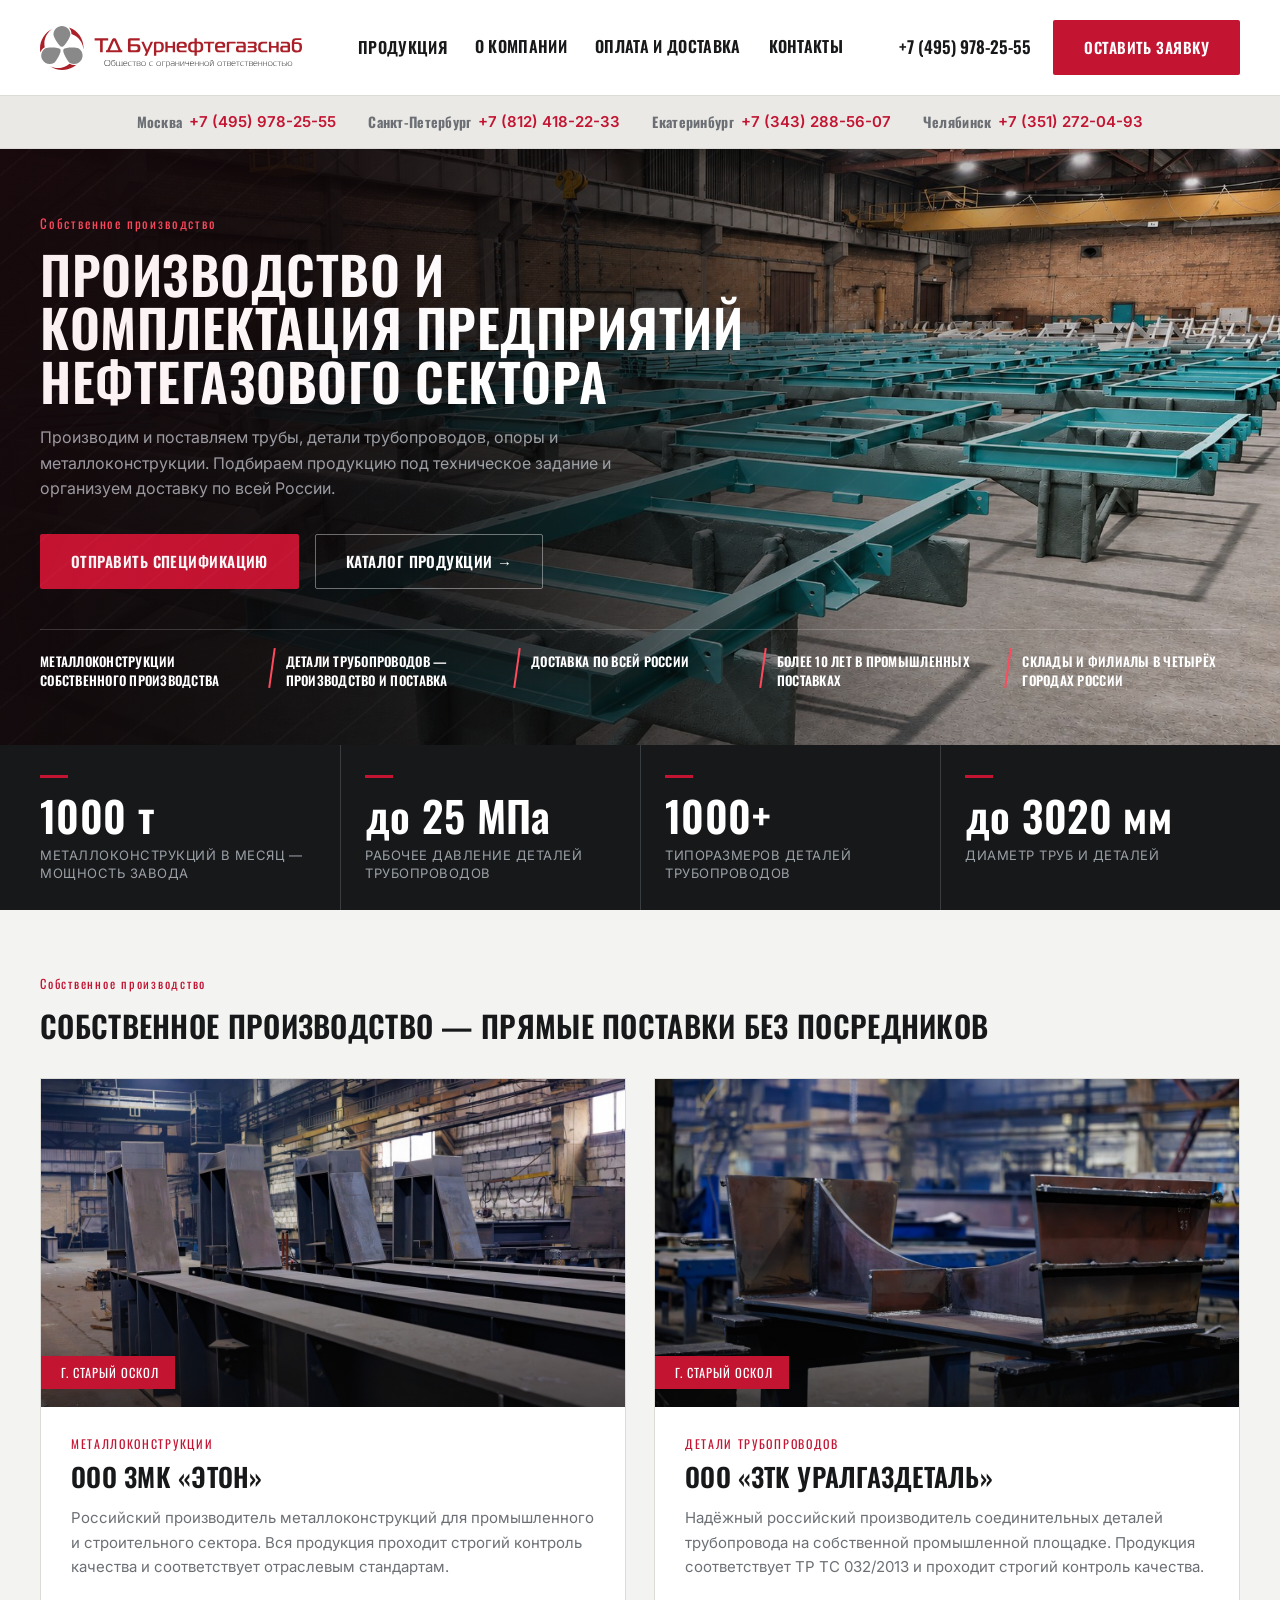
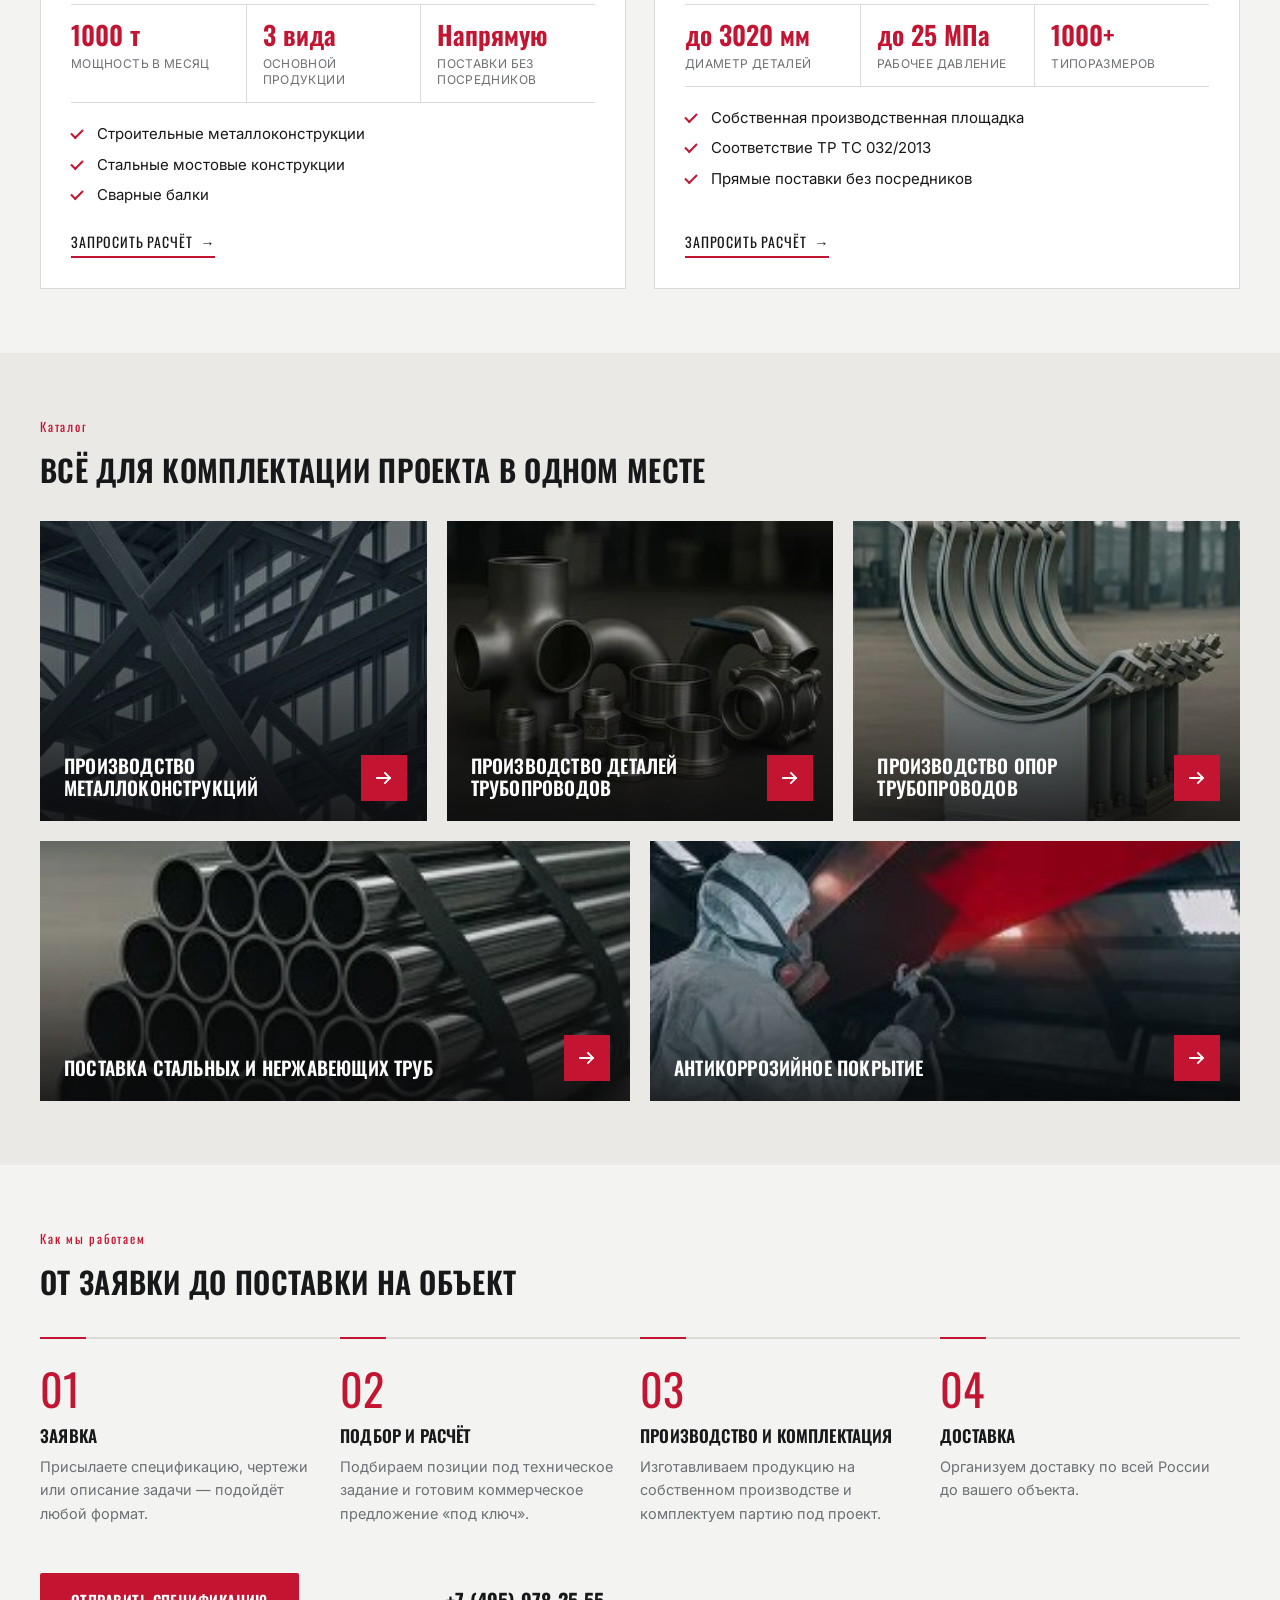
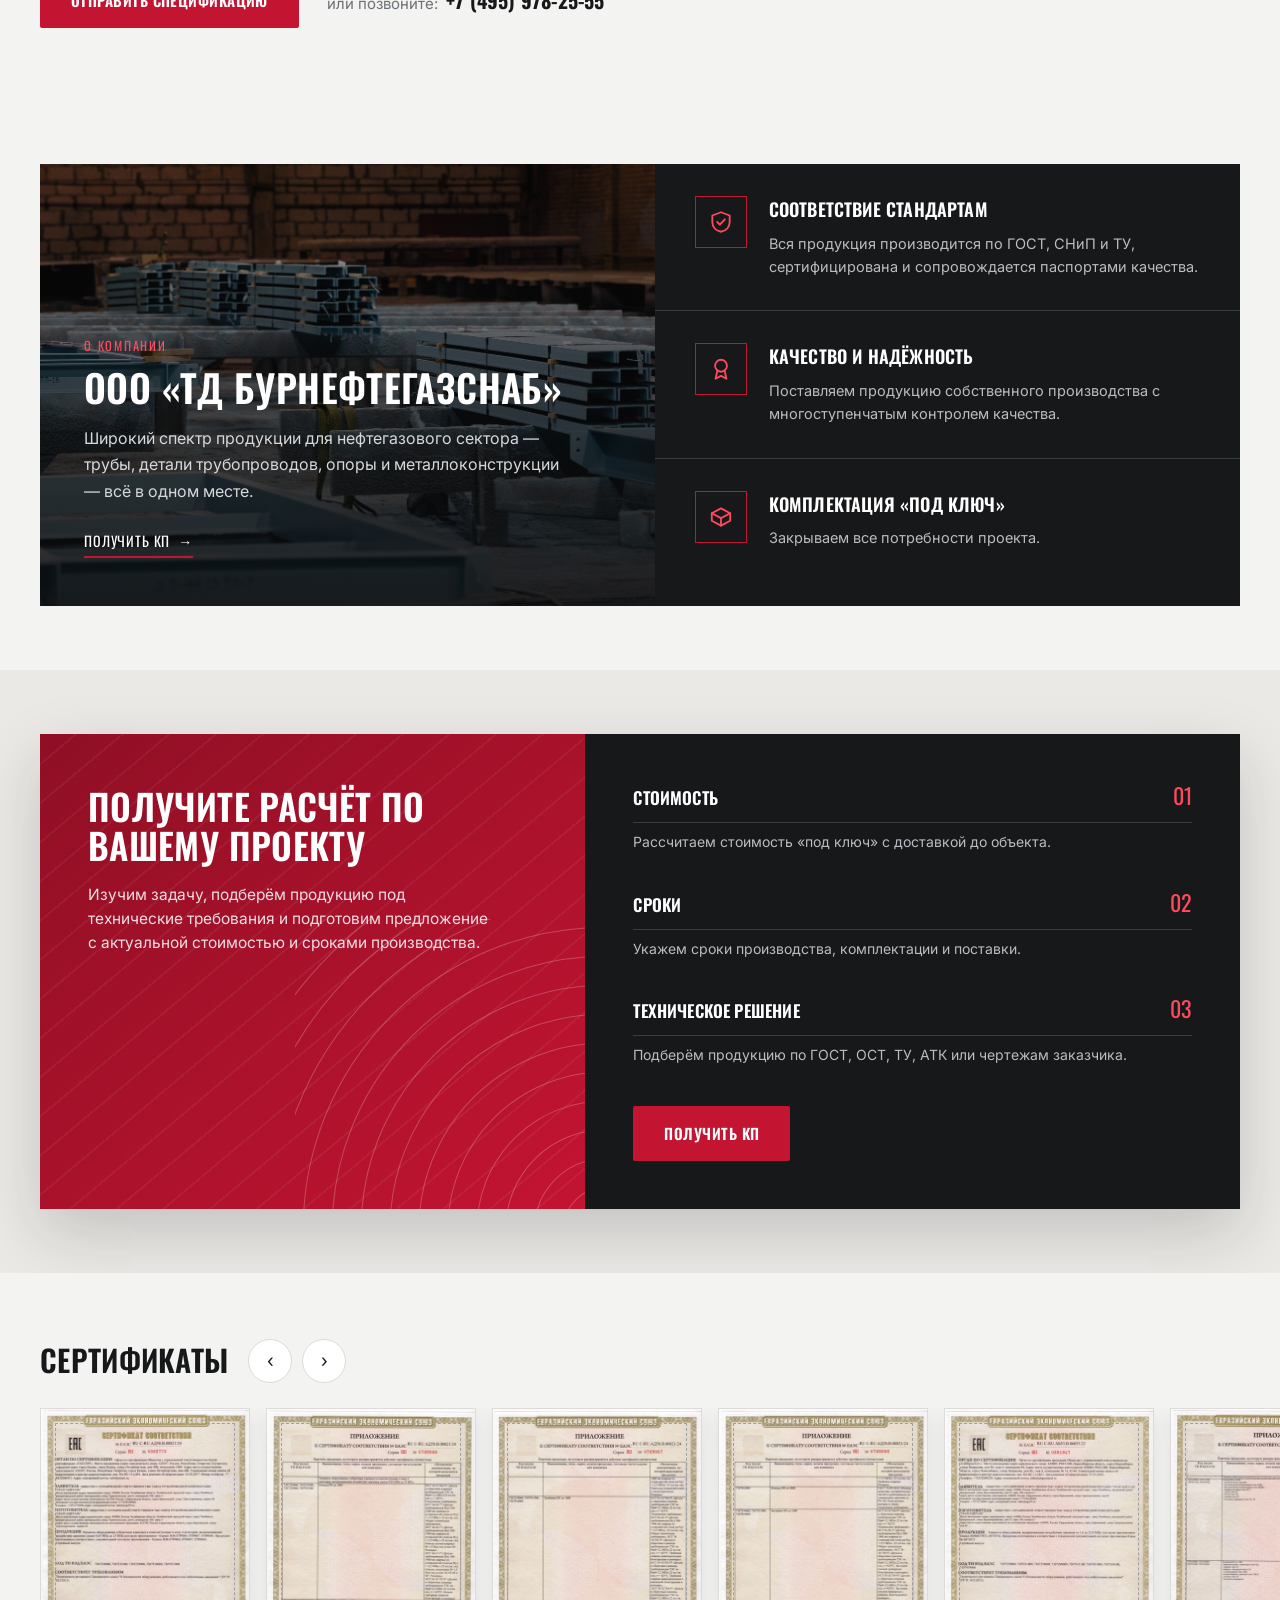
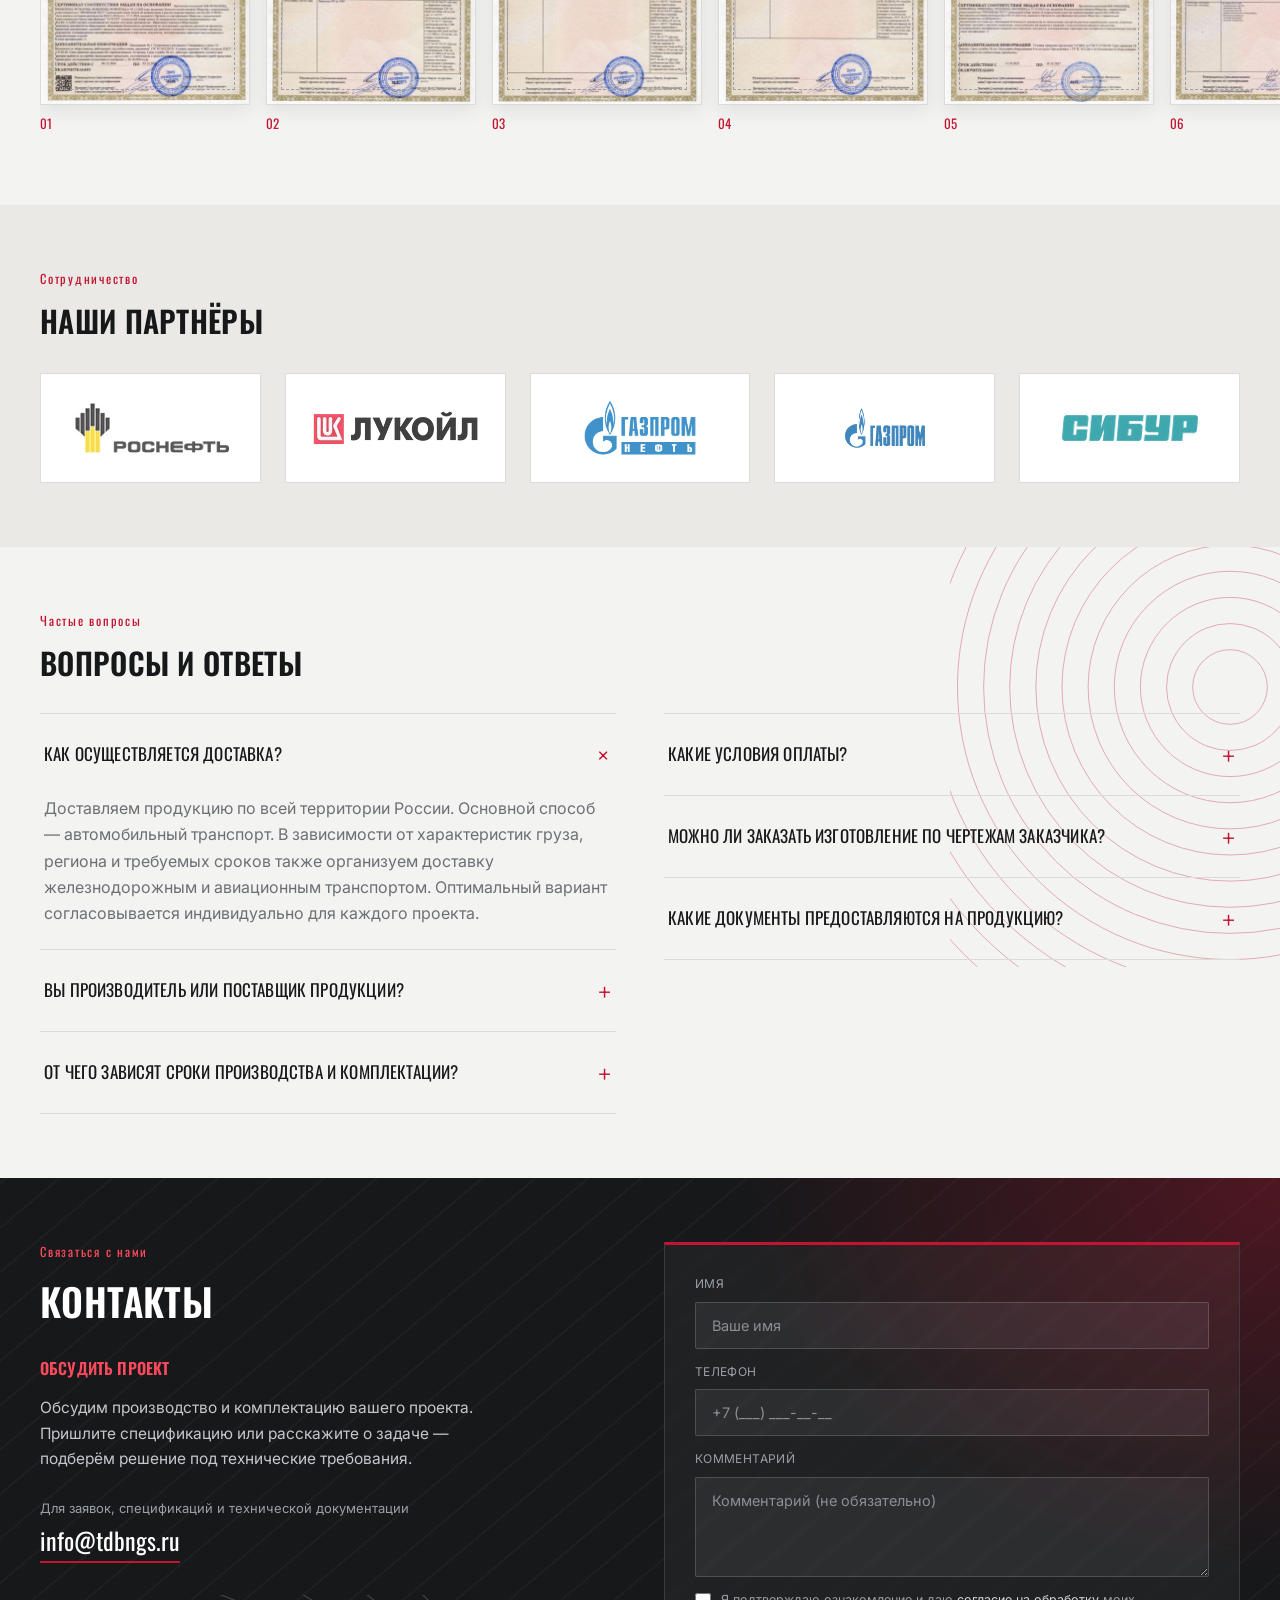
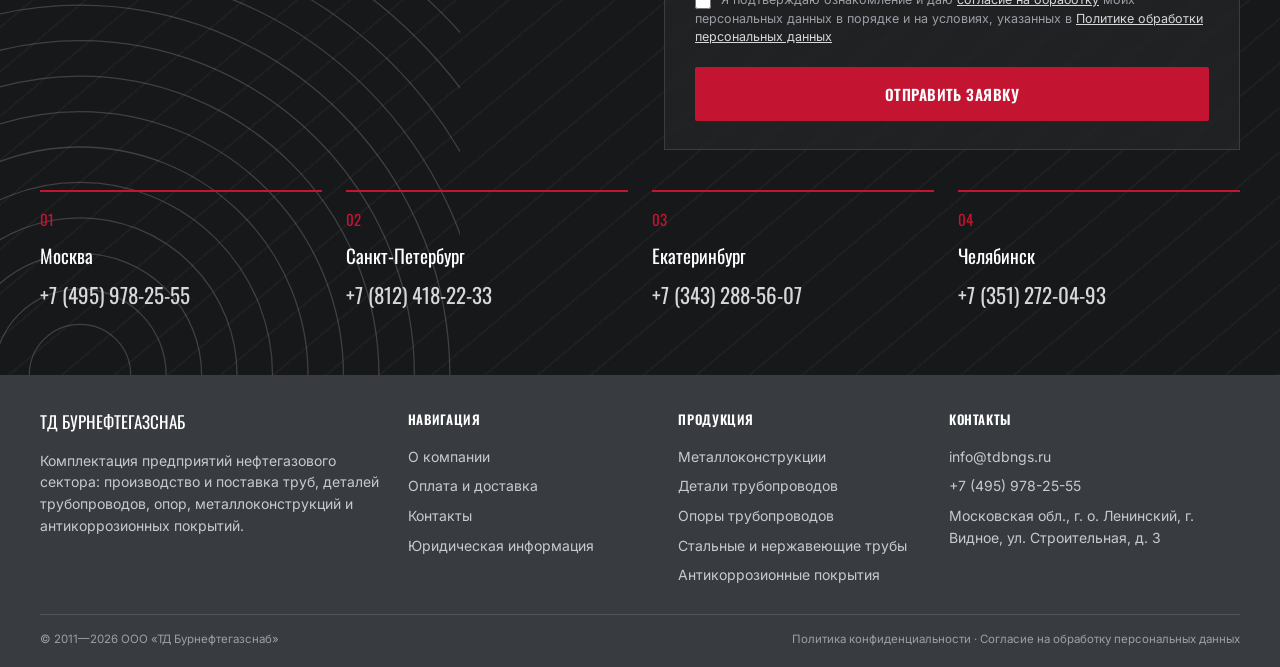
==== commit 9723b05c: "Новые фото опор, циркводоводов и главного экрана; исправлены формы и мобильная шапка - Главная: глав" ====
--- a/index.html
+++ b/index.html
@@ -5,9 +5,22 @@
 <meta name="viewport" content="width=device-width, initial-scale=1.0">
 <title>ТД Бурнефтегазснаб — комплектация предприятий нефтегазового сектора</title>
 <meta name="description" content="Производство и поставка труб, деталей трубопроводов, опор и металлоконструкций для нефтегазового сектора. Доставка по всей России.">
-<link rel="stylesheet" href="assets/style.css">
+<link rel="stylesheet" href="assets/style.css?v=20261125">
 </head>
 <body>
+<!-- Yandex.Metrika counter -->
+<script type="text/javascript">
+    (function(m,e,t,r,i,k,a){
+        m[i]=m[i]||function(){(m[i].a=m[i].a||[]).push(arguments)};
+        m[i].l=1*new Date();
+        for (var j = 0; j < document.scripts.length; j++) {if (document.scripts[j].src === r) { return; }}
+        k=e.createElement(t),a=e.getElementsByTagName(t)[0],k.async=1,k.src=r,a.parentNode.insertBefore(k,a)
+    })(window, document,'script','https://mc.yandex.ru/metrika/tag.js?id=112575961', 'ym');
+
+    ym(112575961, 'init', {ssr:true, webvisor:true, clickmap:true, ecommerce:"dataLayer", referrer: document.referrer, url: location.href, accurateTrackBounce:true, trackLinks:true});
+</script>
+<noscript><div><img src="https://mc.yandex.ru/watch/112575961" style="position:absolute; left:-9999px;" alt="" /></div></noscript>
+<!-- /Yandex.Metrika counter -->
 
 <header class="site-header">
   <div class="container header-row">
@@ -44,7 +57,7 @@
   </div>
 </div>
 
-<section class="hero" style="background-image:linear-gradient(90deg, rgba(10,10,11,.86) 0%, rgba(10,10,11,.5) 45%, rgba(10,10,11,.1) 100%), url('assets/photos/hero-bg.jpg');background-size:cover;background-position:center;">
+<section class="hero" style="background-image:linear-gradient(90deg, rgba(10,10,11,.86) 0%, rgba(10,10,11,.5) 45%, rgba(10,10,11,.1) 100%), url('assets/photos/hero-production.jpg');background-size:cover;background-position:center;">
   <div class="hero-pattern"></div>
   <div class="container">
     <div class="hero-eyebrow">Собственное производство</div>
@@ -319,14 +332,14 @@
         <p class="contact-note">Для заявок, спецификаций и технической документации</p>
         <a href="mailto:info@tdbngs.ru" class="contact-mail">info@tdbngs.ru</a>
       </div>
-      <script src="https://feedback.nuts-agency.ru/embed.js" data-site="pk_2qMg82RqciFOmlAV"></script>
+      <script src="https://feedback.nuts-agency.ru/embed.js" data-site="pk_2qMg82RqciFOmlAV" data-mode="api"></script>
       <form class="contact-form" data-form="main">
         <label class="field-label">Имя</label>
         <input type="text" name="name" placeholder="Ваше имя" required minlength="2">
         <label class="field-label">Телефон</label>
         <input type="tel" class="phone-mask" name="phone" placeholder="+7 (___) ___-__-__" required>
         <label class="field-label">Комментарий</label>
-        <textarea placeholder="Комментарий (не обязательно)"></textarea>
+        <textarea name="message" placeholder="Комментарий (не обязательно)"></textarea>
         <label class="consent"><input type="checkbox" class="consent-check" required> Я подтверждаю ознакомление и даю <a href="consent.html" target="_blank">согласие на обработку</a> моих персональных данных в порядке и на условиях, указанных в <a href="privacy-policy.html" target="_blank">Политике обработки персональных данных</a></label>
         <button type="submit" class="btn btn-dark" style="margin-top:6px;">Отправить заявку</button>
       </form>
@@ -382,7 +395,7 @@
     <button class="request-modal-close" type="button" aria-label="Закрыть">&times;</button>
     <h3>Оставить заявку</h3>
     <p class="request-modal-sub" id="requestModalSub">Расскажите, что вас интересует — мы свяжемся с вами и подберём решение.</p>
-    <script src="https://feedback.nuts-agency.ru/embed.js" data-site="pk_2qMg82RqciFOmlAV"></script>
+    <script src="https://feedback.nuts-agency.ru/embed.js" data-site="pk_2qMg82RqciFOmlAV" data-mode="api"></script>
     <form class="contact-form" id="requestModalForm" data-form="main">
       <label class="field-label">ФИО</label>
       <input type="text" name="name" placeholder="Ваше имя" required minlength="2">
@@ -397,6 +410,6 @@
     </form>
   </div>
 </div>
-<script src="assets/script.js"></script>
+<script src="assets/script.js?v=20261123-forms2"></script>
 </body>
 </html>
--- a/assets/style.css
+++ b/assets/style.css
@@ -542,7 +542,8 @@
   .header-phone{display:none;}
   .header-row{gap:10px;}
   .header-actions{gap:10px;}
-  .header-actions .btn-primary{padding:10px 14px;font-size:12px;}
+  .header-actions{margin-left:auto;}
+  .header-actions .btn-primary{display:none;}
   .logo-img{height:34px;}
   .topbar .container{display:grid;grid-template-columns:1fr 1fr;gap:10px 16px;padding-top:14px;padding-bottom:14px;justify-content:stretch;}
   .topbar-item{flex-direction:column;align-items:flex-start;gap:1px;}
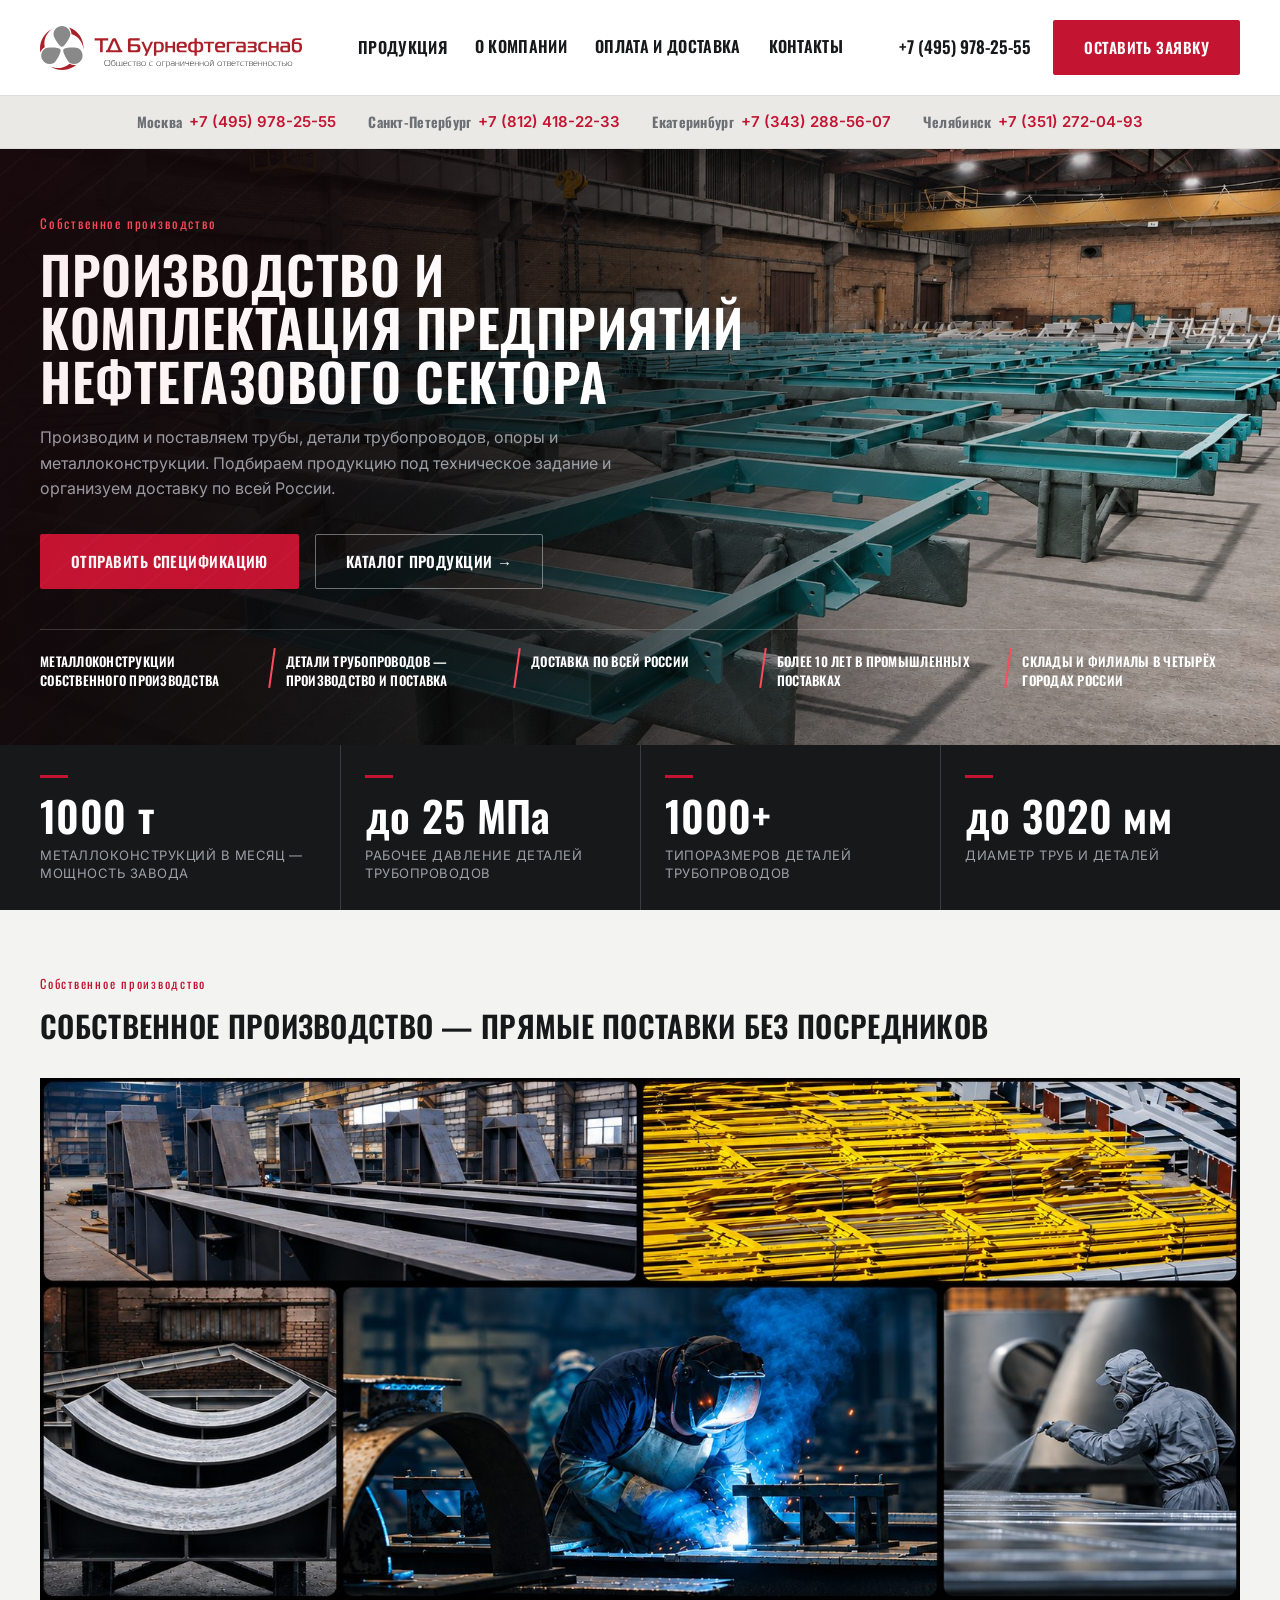
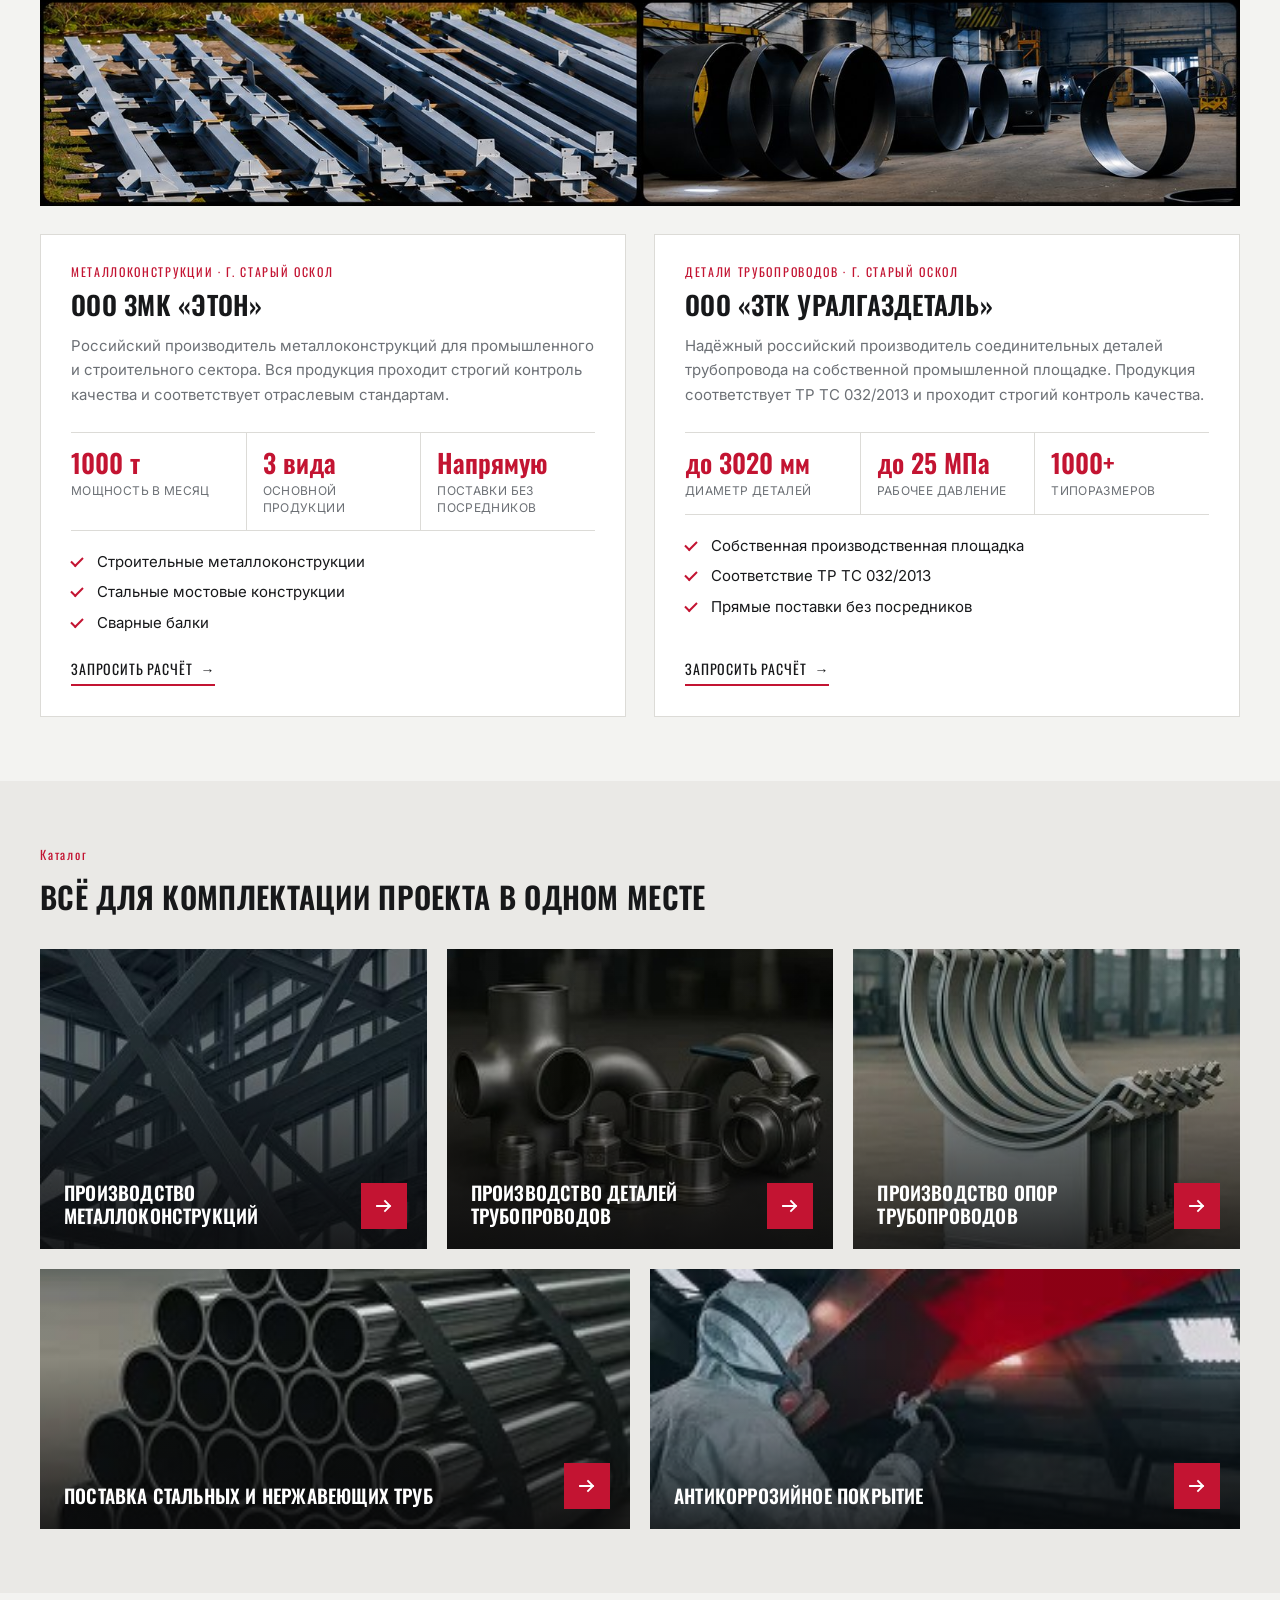
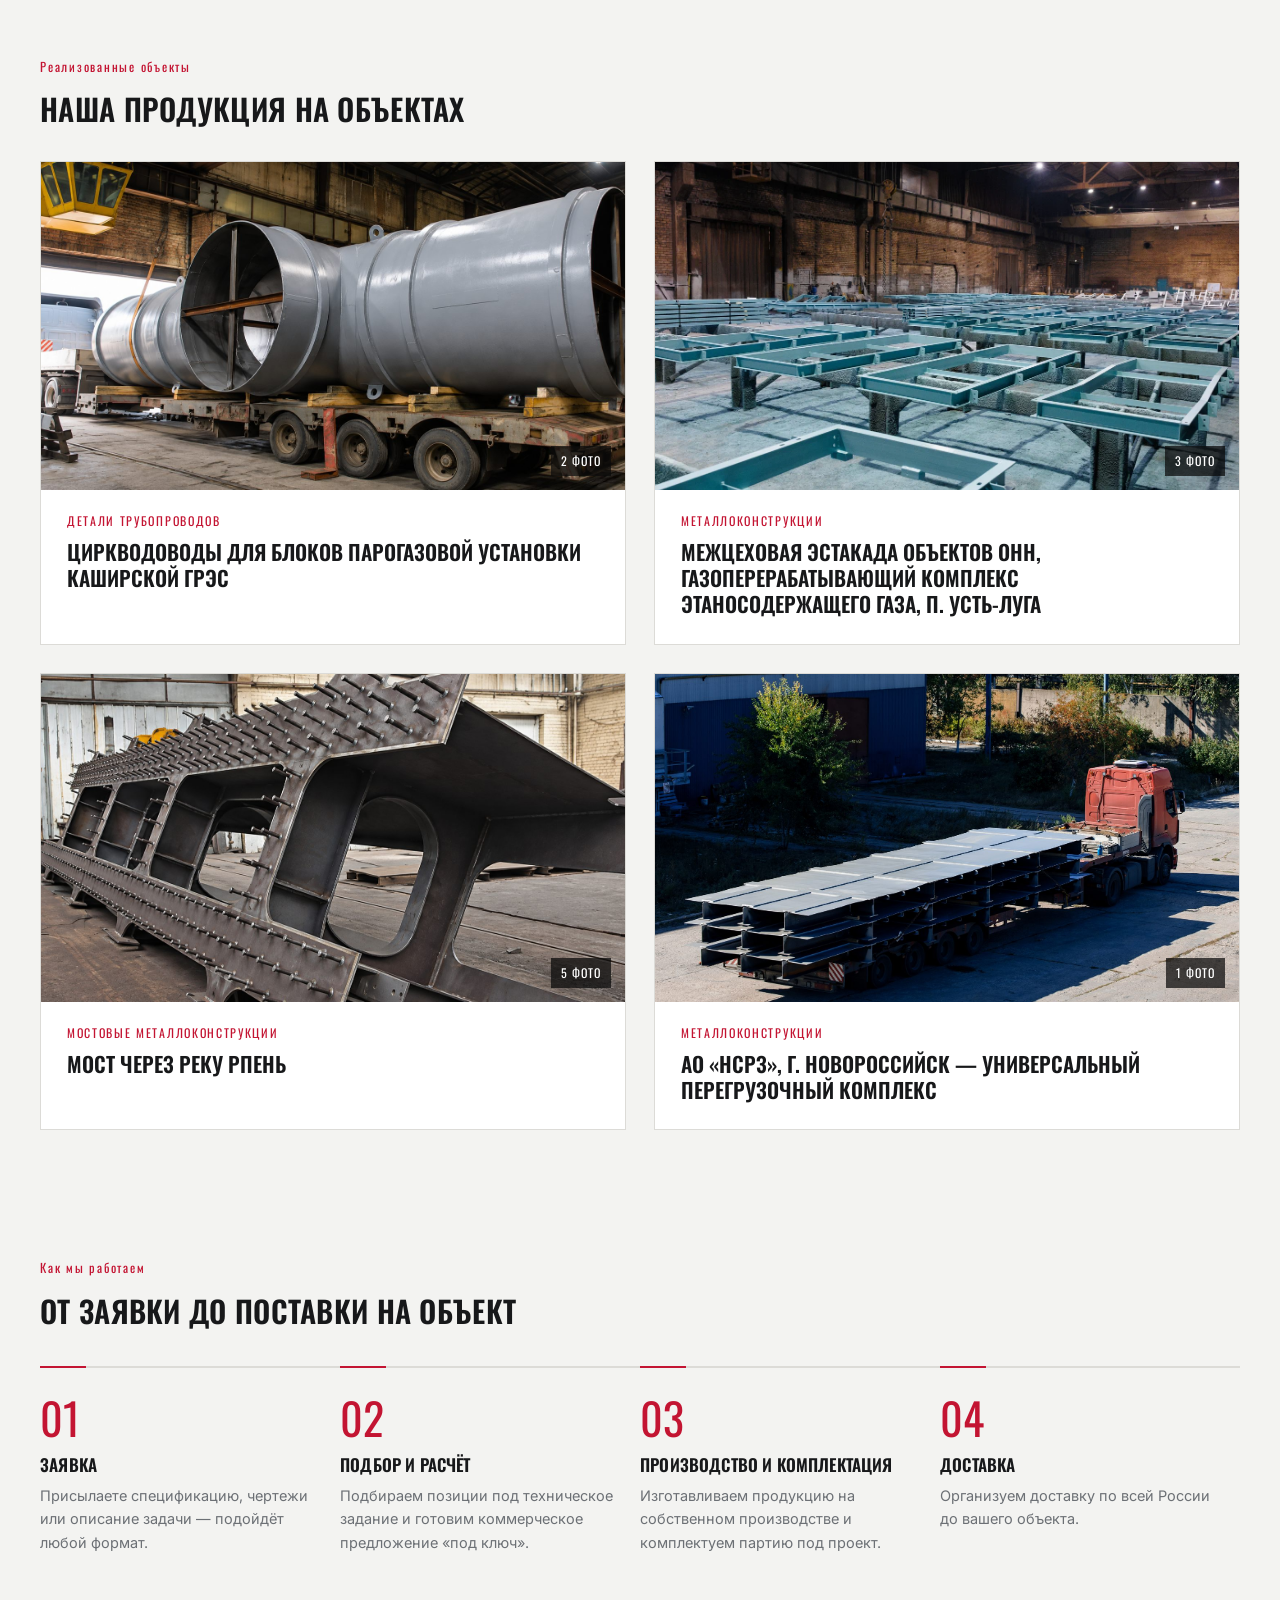
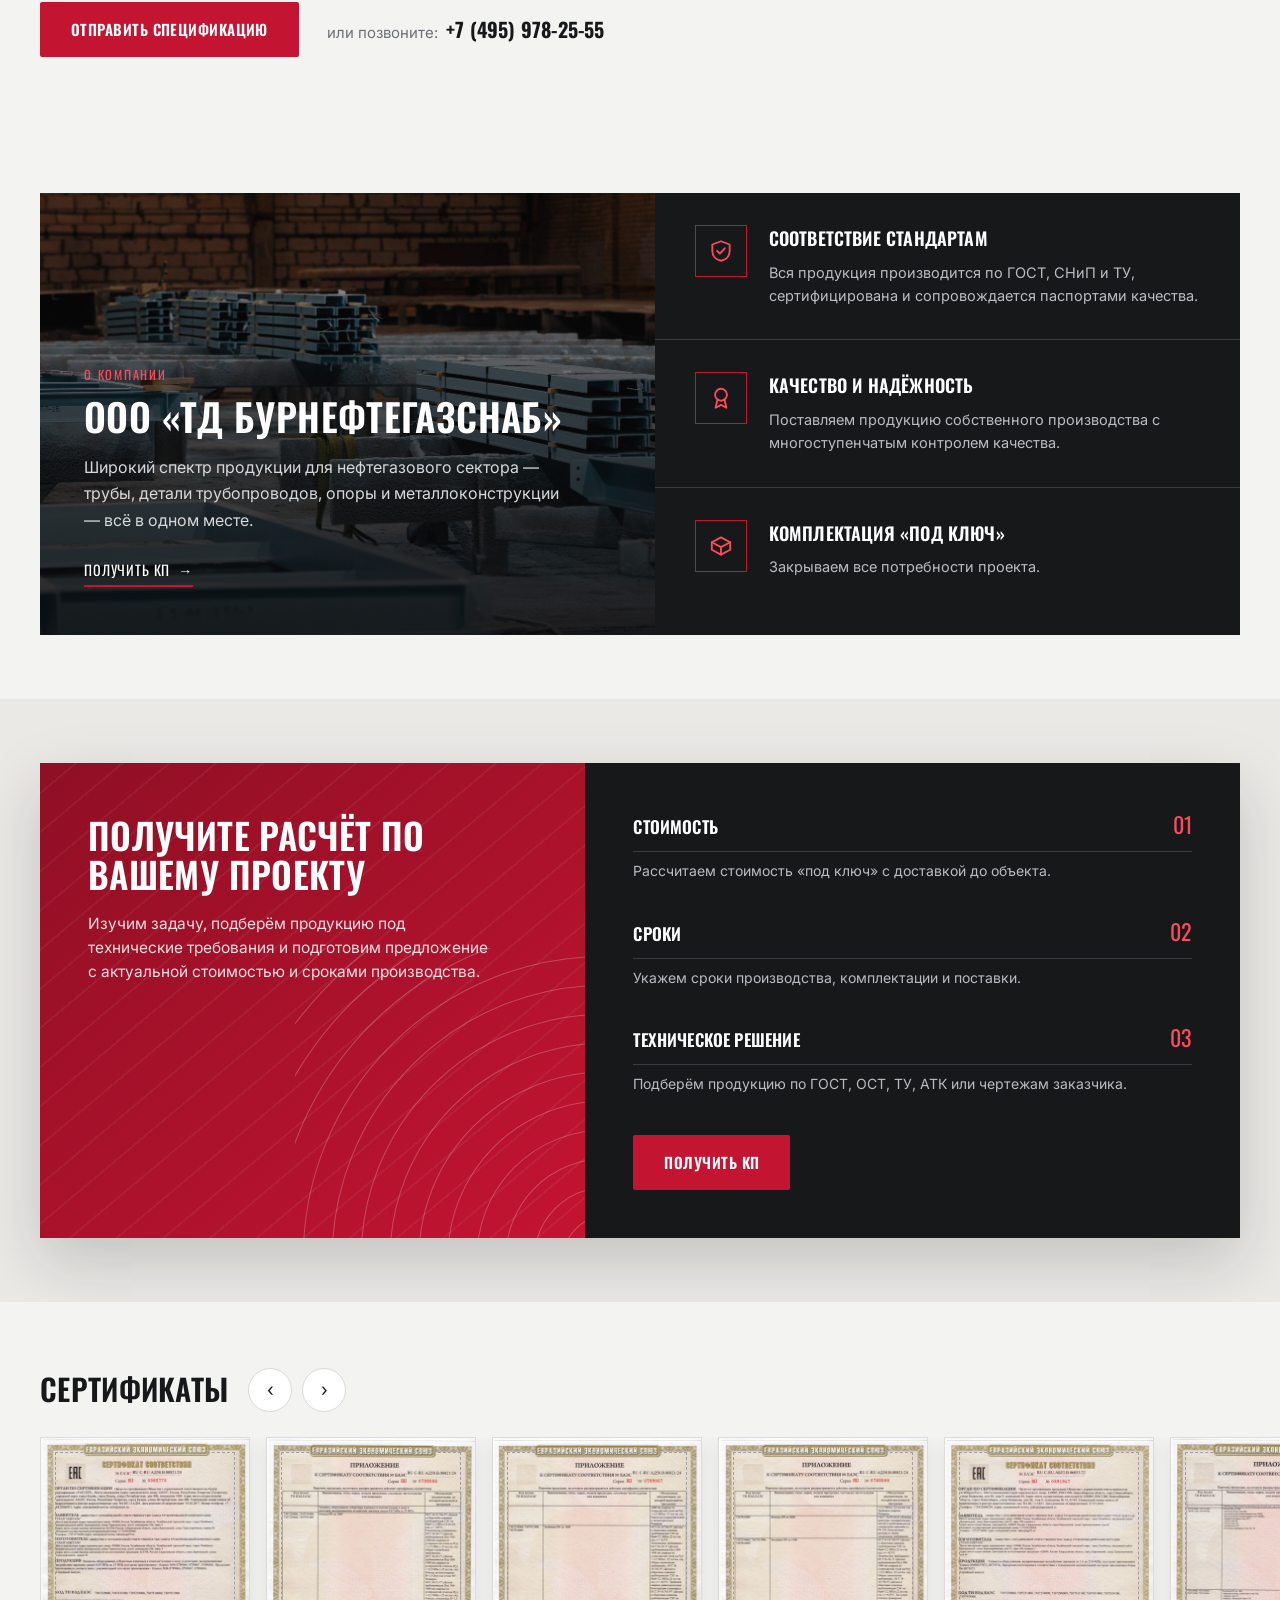
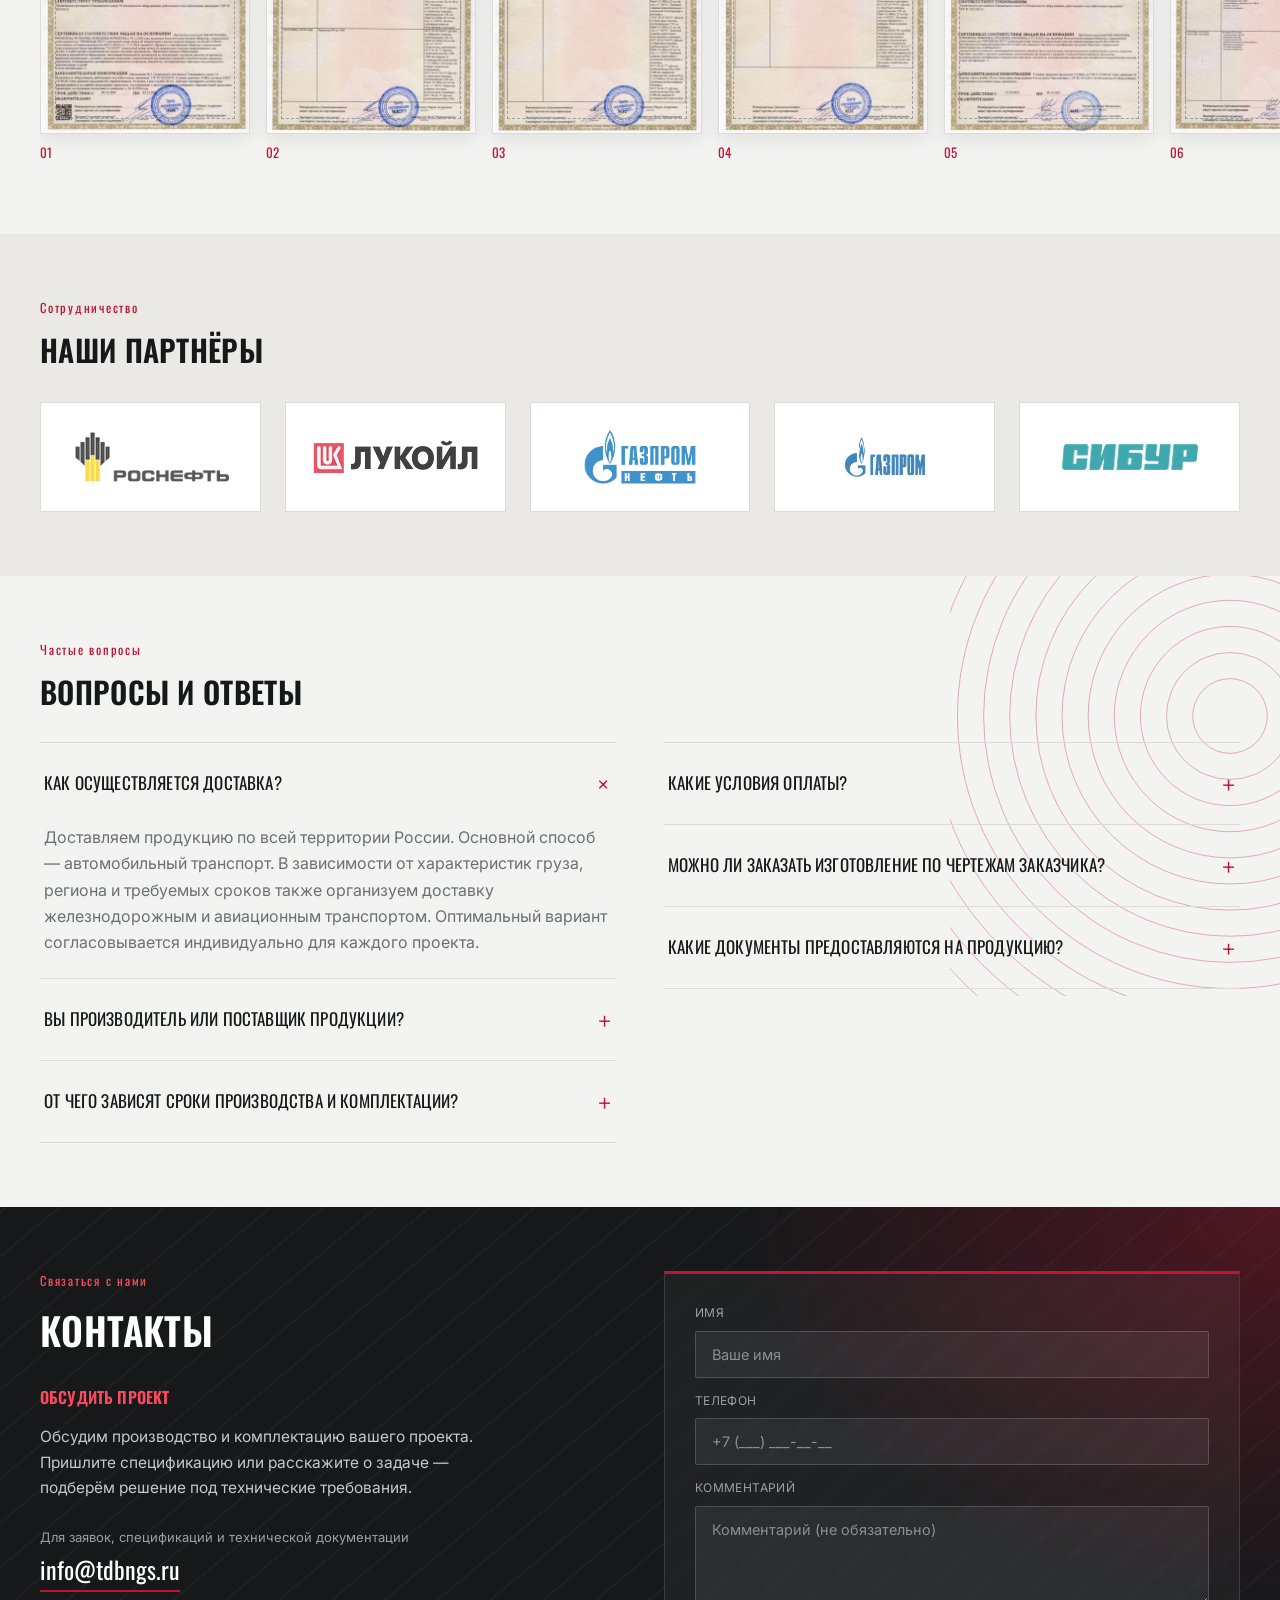
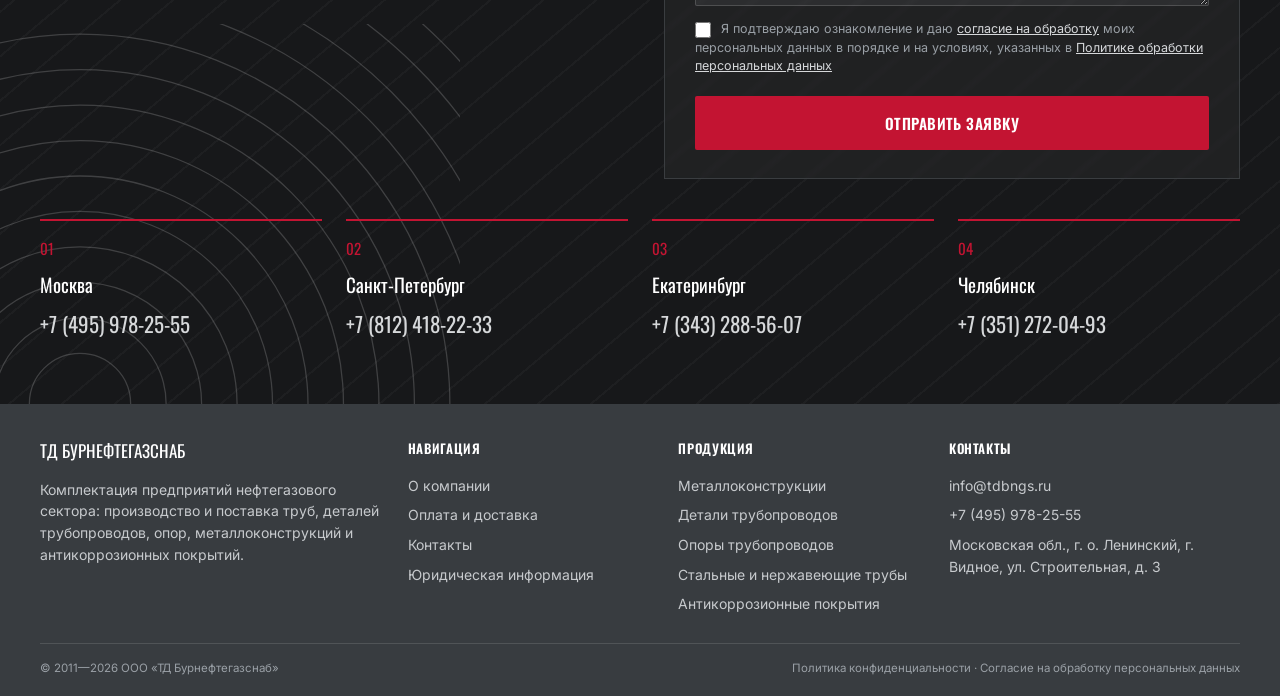
==== commit c30b4e18: "Материалы от клиента: коллаж, объекты, фото АТК и штуцеров, кнопка «Запросить цену» - Главная: колла" ====
--- a/index.html
+++ b/index.html
@@ -5,7 +5,16 @@
 <meta name="viewport" content="width=device-width, initial-scale=1.0">
 <title>ТД Бурнефтегазснаб — комплектация предприятий нефтегазового сектора</title>
 <meta name="description" content="Производство и поставка труб, деталей трубопроводов, опор и металлоконструкций для нефтегазового сектора. Доставка по всей России.">
-<link rel="stylesheet" href="assets/style.css?v=20261125">
+<link rel="canonical" href="https://tdbngs.ru/">
+<link rel="icon" href="assets/favicon.svg" type="image/svg+xml">
+<meta property="og:type" content="website">
+<meta property="og:site_name" content="ТД Бурнефтегазснаб">
+<meta property="og:locale" content="ru_RU">
+<meta property="og:title" content="ТД Бурнефтегазснаб — комплектация предприятий нефтегазового сектора">
+<meta property="og:description" content="Производство и поставка труб, деталей трубопроводов, опор и металлоконструкций для нефтегазового сектора. Доставка по всей России.">
+<meta property="og:url" content="https://tdbngs.ru/">
+<meta property="og:image" content="https://tdbngs.ru/assets/photos/og-image.jpg">
+<link rel="stylesheet" href="assets/style.css?v=20261126">
 </head>
 <body>
 <!-- Yandex.Metrika counter -->
@@ -93,11 +102,11 @@
   <div class="container">
     <div class="eyebrow">Собственное производство</div>
     <h2 class="h-title">Собственное производство — прямые поставки без посредников</h2>
+    <div class="plants-collage"><img src="assets/photos/production-collage.jpg" alt="Собственное производство: сварка, окраска, металлоконструкции, детали трубопроводов и опоры" loading="lazy"></div>
     <div class="plants">
       <article class="plant">
-        <div class="plant-photo"><img src="assets/photos/photo-4.jpg" alt="Производство ООО ЗМК «Этон»" loading="lazy"><span class="plant-tag">г. Старый Оскол</span></div>
         <div class="plant-body">
-          <div class="plant-kicker">Металлоконструкции</div>
+          <div class="plant-kicker">Металлоконструкции · г. Старый Оскол</div>
           <h3>ООО ЗМК «Этон»</h3>
           <p class="plant-lead">Российский производитель металлоконструкций для промышленного и строительного сектора. Вся продукция проходит строгий контроль качества и соответствует отраслевым стандартам.</p>
           <div class="plant-stats">
@@ -114,9 +123,8 @@
         </div>
       </article>
       <article class="plant">
-        <div class="plant-photo"><img src="assets/photos/photo-3.jpg" alt="Производство ООО «ЗТК Уралгаздеталь»" loading="lazy"><span class="plant-tag">г. Старый Оскол</span></div>
         <div class="plant-body">
-          <div class="plant-kicker">Детали трубопроводов</div>
+          <div class="plant-kicker">Детали трубопроводов · г. Старый Оскол</div>
           <h3>ООО «ЗТК Уралгаздеталь»</h3>
           <p class="plant-lead">Надёжный российский производитель соединительных деталей трубопровода на собственной промышленной площадке. Продукция соответствует ТР ТС 032/2013 и проходит строгий контроль качества.</p>
           <div class="plant-stats">
@@ -170,6 +178,39 @@
   </div>
 </section>
 
+<section class="section" id="projects">
+  <div class="container">
+    <div class="eyebrow">Реализованные объекты</div>
+    <h2 class="h-title">Наша продукция на объектах</h2>
+    <div class="projects-grid">
+      <button type="button" class="project-card" data-photos="assets/projects/kashira-1.jpg,assets/projects/kashira-2.webp">
+        <span class="project-photo"><img src="assets/projects/kashira-1.jpg" alt="Циркводоводы на трале перед отгрузкой" loading="lazy"><span class="project-count">2 фото</span></span>
+        <span class="project-body"><span class="project-kicker">Детали трубопроводов</span><span class="project-title">Циркводоводы для блоков парогазовой установки Каширской ГРЭС</span></span>
+      </button>
+      <button type="button" class="project-card" data-photos="assets/projects/ust-luga-1.webp,assets/projects/ust-luga-2.webp,assets/projects/ust-luga-3.webp">
+        <span class="project-photo"><img src="assets/projects/ust-luga-1.webp" alt="Рамы металлоконструкций межцеховой эстакады в цехе" loading="lazy"><span class="project-count">3 фото</span></span>
+        <span class="project-body"><span class="project-kicker">Металлоконструкции</span><span class="project-title">Межцеховая эстакада объектов ОНН, газоперерабатывающий комплекс этаносодержащего газа, п. Усть-Луга</span></span>
+      </button>
+      <button type="button" class="project-card" data-photos="assets/projects/rpen-1.jpg,assets/projects/rpen-2.jpg,assets/projects/rpen-3.jpg,assets/projects/rpen-4.jpg,assets/projects/rpen-5.jpg">
+        <span class="project-photo"><img src="assets/projects/rpen-1.jpg" alt="Пролётная балка моста в цехе" loading="lazy"><span class="project-count">5 фото</span></span>
+        <span class="project-body"><span class="project-kicker">Мостовые металлоконструкции</span><span class="project-title">Мост через реку Рпень</span></span>
+      </button>
+      <button type="button" class="project-card" data-photos="assets/projects/nsrz-1.jpg">
+        <span class="project-photo"><img src="assets/projects/nsrz-1.jpg" alt="Металлоконструкции на трале перед отгрузкой" loading="lazy"><span class="project-count">1 фото</span></span>
+        <span class="project-body"><span class="project-kicker">Металлоконструкции</span><span class="project-title">АО «НСРЗ», г. Новороссийск — универсальный перегрузочный комплекс</span></span>
+      </button>
+    </div>
+  </div>
+</section>
+
+<div class="cert-lightbox" id="projectLightbox">
+  <button class="cert-lightbox-close" type="button" aria-label="Закрыть">&times;</button>
+  <button class="cert-lightbox-nav prev" type="button" aria-label="Предыдущее фото">‹</button>
+  <img class="cert-lightbox-img" src="" alt="Фото объекта">
+  <button class="cert-lightbox-nav next" type="button" aria-label="Следующее фото">›</button>
+  <div class="cert-lightbox-count"></div>
+</div>
+
 <section class="section process-section">
   <div class="container">
     <div class="eyebrow">Как мы работаем</div>
@@ -410,6 +451,6 @@
     </form>
   </div>
 </div>
-<script src="assets/script.js?v=20261123-forms2"></script>
+<script src="assets/script.js?v=20261126"></script>
 </body>
 </html>
--- a/assets/style.css
+++ b/assets/style.css
@@ -664,7 +664,7 @@
 .about-lead{position:relative;padding:48px 44px;display:flex;flex-direction:column;justify-content:flex-end;min-height:440px;background-size:cover;background-position:center;isolation:isolate;}
 .about-lead::before{content:"";position:absolute;inset:0;background:linear-gradient(180deg,rgba(10,10,11,.35) 0%,rgba(10,10,11,.88) 100%);z-index:-1;}
 .about-lead .kicker{font-family:var(--font-display);font-size:12.5px;letter-spacing:.14em;text-transform:uppercase;color:var(--red-bright);margin-bottom:12px;}
-.about-lead h2{font-size:38px;line-height:1.1;color:var(--white);margin-bottom:16px;}
+.about-lead h1,.about-lead h2{font-size:38px;max-width:none;line-height:1.1;color:var(--white);margin-bottom:16px;}
 .about-lead p{font-size:16px;line-height:1.65;color:#d6d8da;max-width:480px;}
 .about-lead .plant-cta{color:var(--white);margin-top:26px;}
 .about-lead .plant-cta:hover{color:var(--red-bright);}
@@ -676,7 +676,7 @@
 .about-points .ico svg{width:26px;height:26px;stroke:currentColor;fill:none;stroke-width:1.7;stroke-linecap:round;stroke-linejoin:round;}
 .about-points h3{font-size:18px;color:var(--white);margin-bottom:8px;}
 .about-points p{font-size:14.5px;line-height:1.6;color:#b9bdc1;}
-@media (max-width:900px){.about-panel{grid-template-columns:1fr;}.about-lead{min-height:320px;padding:32px 24px;}.about-lead h2{font-size:28px;}.about-points .pt{padding:24px;}}
+@media (max-width:900px){.about-panel{grid-template-columns:1fr;}.about-lead{min-height:320px;padding:32px 24px;}.about-lead h1,.about-lead h2{font-size:28px;}.about-points .pt{padding:24px;}}
 nav.main-nav a{white-space:nowrap;}
 @media (max-width:1320px){nav.main-nav{gap:24px;}.header-email{display:none;}}
 
@@ -908,3 +908,21 @@
 .coat-panel .stage h5{font-family:var(--font-display);font-size:15px;text-transform:uppercase;margin:0 0 6px;font-weight:600;letter-spacing:.01em;}
 .coat-panel .stage p{font-size:13.5px;line-height:1.55;color:#b9bdc1;}
 @media (max-width:900px){.coat-panel{grid-template-columns:1fr;}.coat-panel .stages{grid-template-columns:1fr;gap:18px;}.coat-panel .coat-types,.coat-panel .coat-stages{padding:30px 24px;}}
+
+/* ---------- production collage (index) ---------- */
+.plants-collage{margin-top:28px;overflow:hidden;background:var(--ink);}
+.plants-collage img{display:block;width:100%;height:auto;}
+
+/* ---------- realized projects (index) ---------- */
+.projects-grid{display:grid;grid-template-columns:repeat(2,1fr);gap:28px;margin-top:28px;}
+.project-card{display:flex;flex-direction:column;padding:0;border:1px solid var(--line);background:var(--white);text-align:left;font:inherit;color:inherit;cursor:zoom-in;overflow:hidden;transition:box-shadow .25s,transform .25s;}
+.project-card:hover{box-shadow:0 18px 40px rgba(20,20,22,.12);transform:translateY(-3px);}
+.project-card:focus-visible{outline:3px solid var(--red);outline-offset:2px;}
+.project-photo{position:relative;display:block;aspect-ratio:16/9;overflow:hidden;background:var(--ink);}
+.project-photo img{width:100%;height:100%;object-fit:cover;display:block;transition:transform .6s;}
+.project-card:hover .project-photo img{transform:scale(1.04);}
+.project-count{position:absolute;right:14px;bottom:14px;background:rgba(10,10,11,.72);color:var(--white);font-family:var(--font-display);font-size:12px;letter-spacing:.08em;text-transform:uppercase;padding:6px 10px;}
+.project-body{display:block;padding:22px 26px 26px;}
+.project-kicker{display:block;font-family:var(--font-display);font-size:12px;letter-spacing:.14em;text-transform:uppercase;color:var(--red);margin-bottom:8px;}
+.project-title{display:block;font-family:var(--font-display);font-size:21px;line-height:1.25;font-weight:600;text-transform:uppercase;color:var(--ink);}
+@media (max-width:900px){.projects-grid{grid-template-columns:1fr;gap:18px;}.project-body{padding:18px 20px 22px;}.project-title{font-size:18px;}}
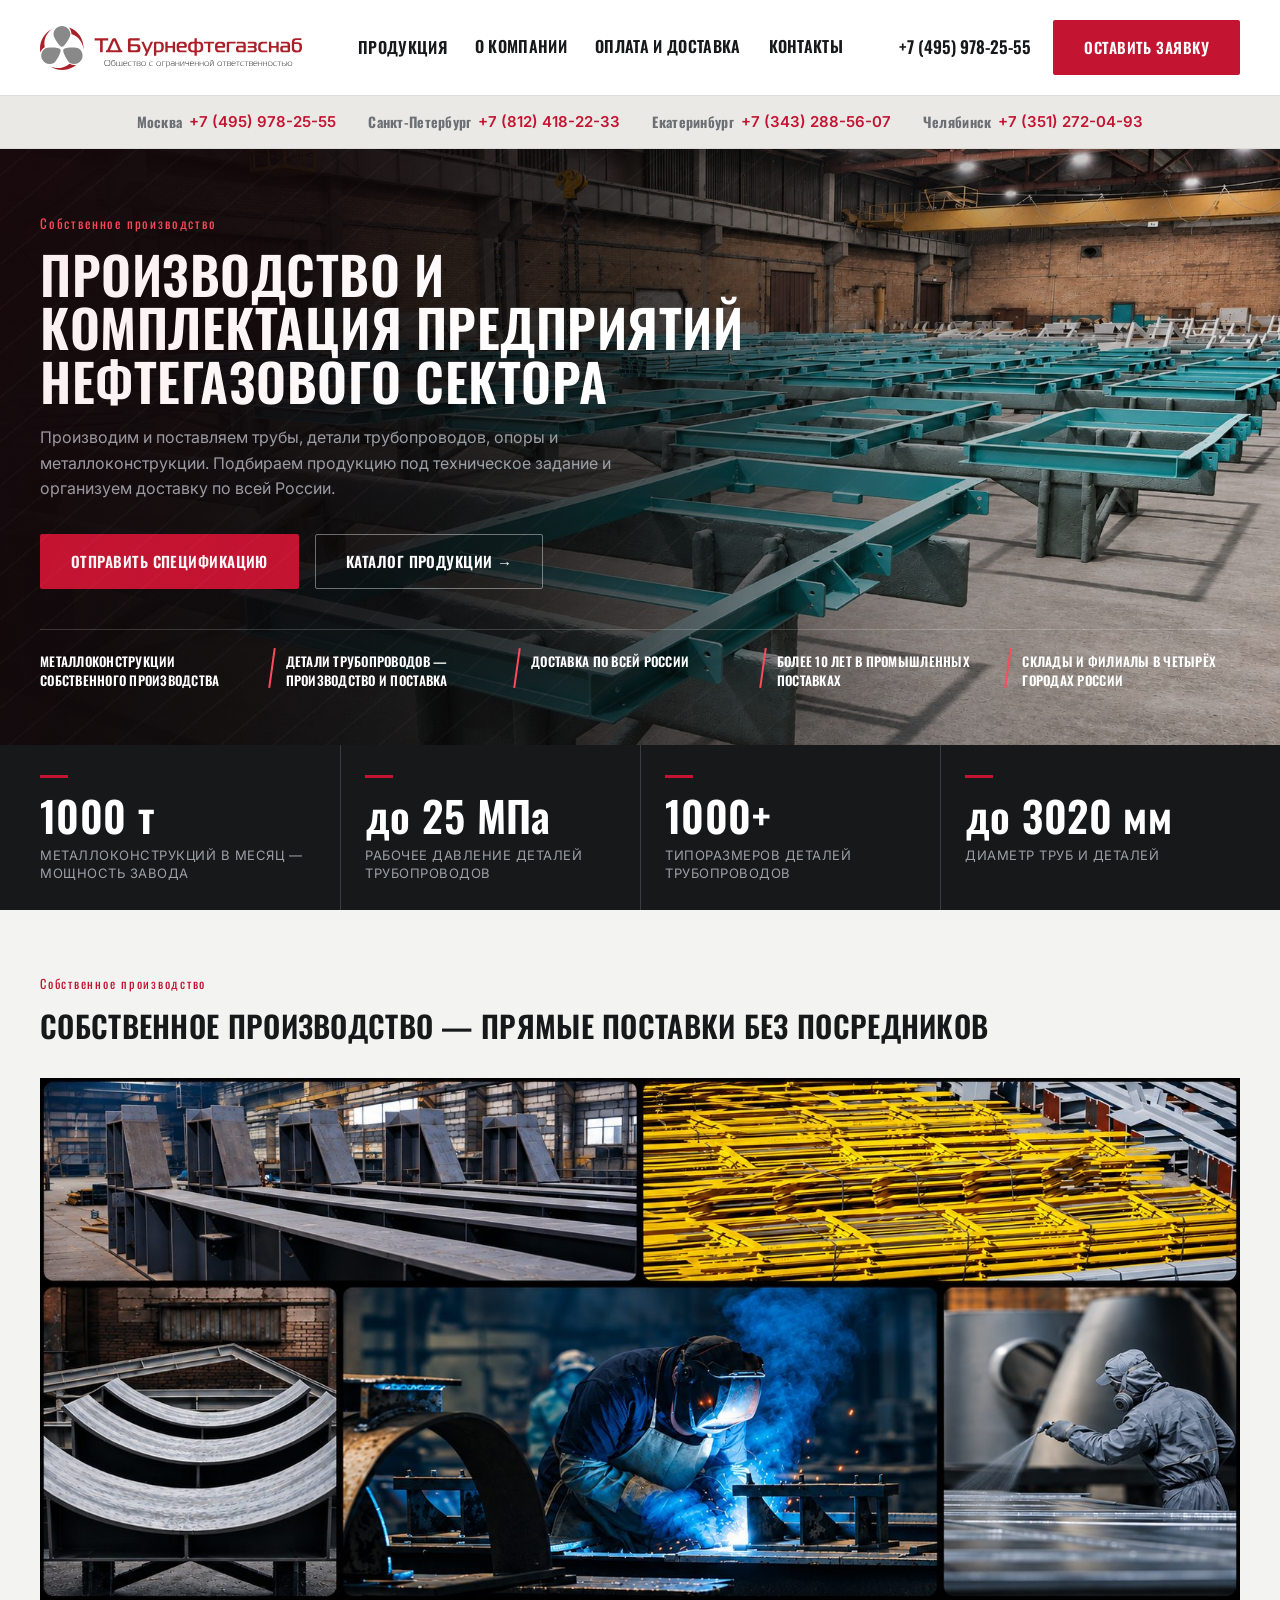
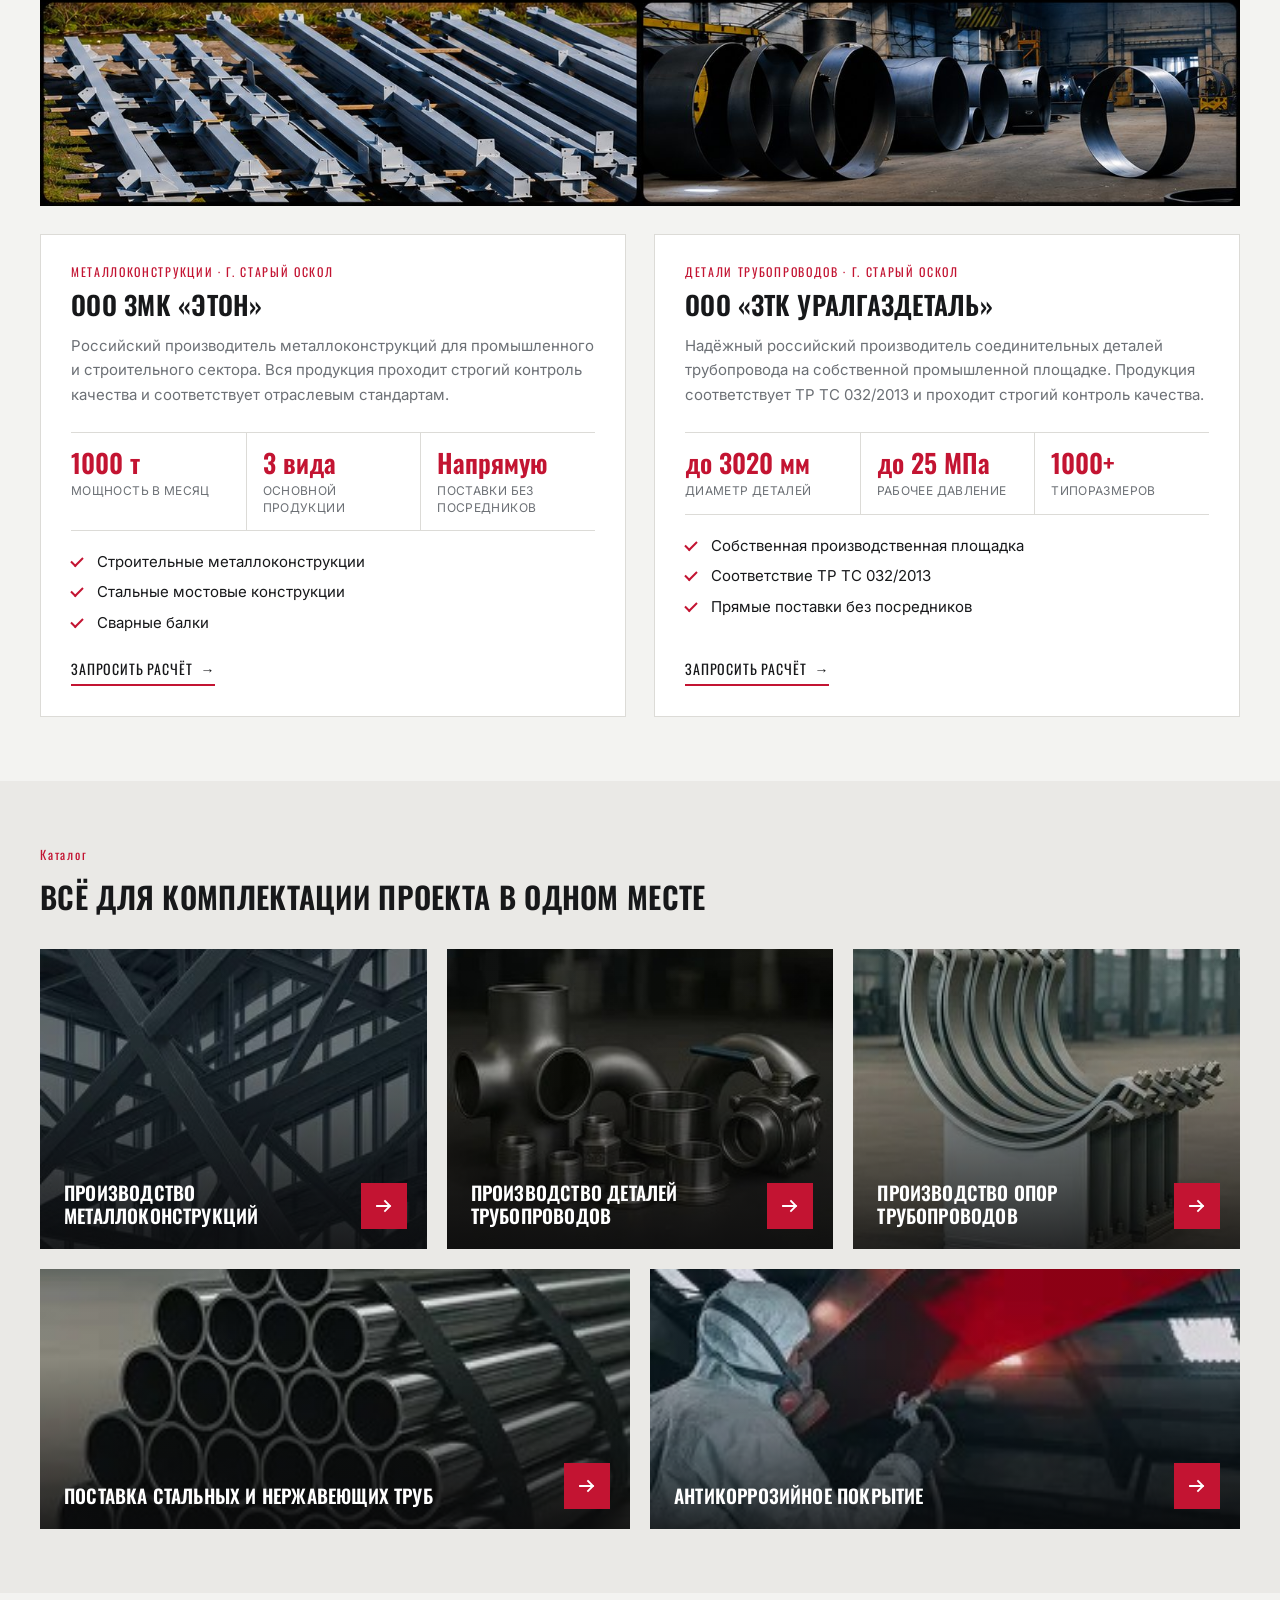
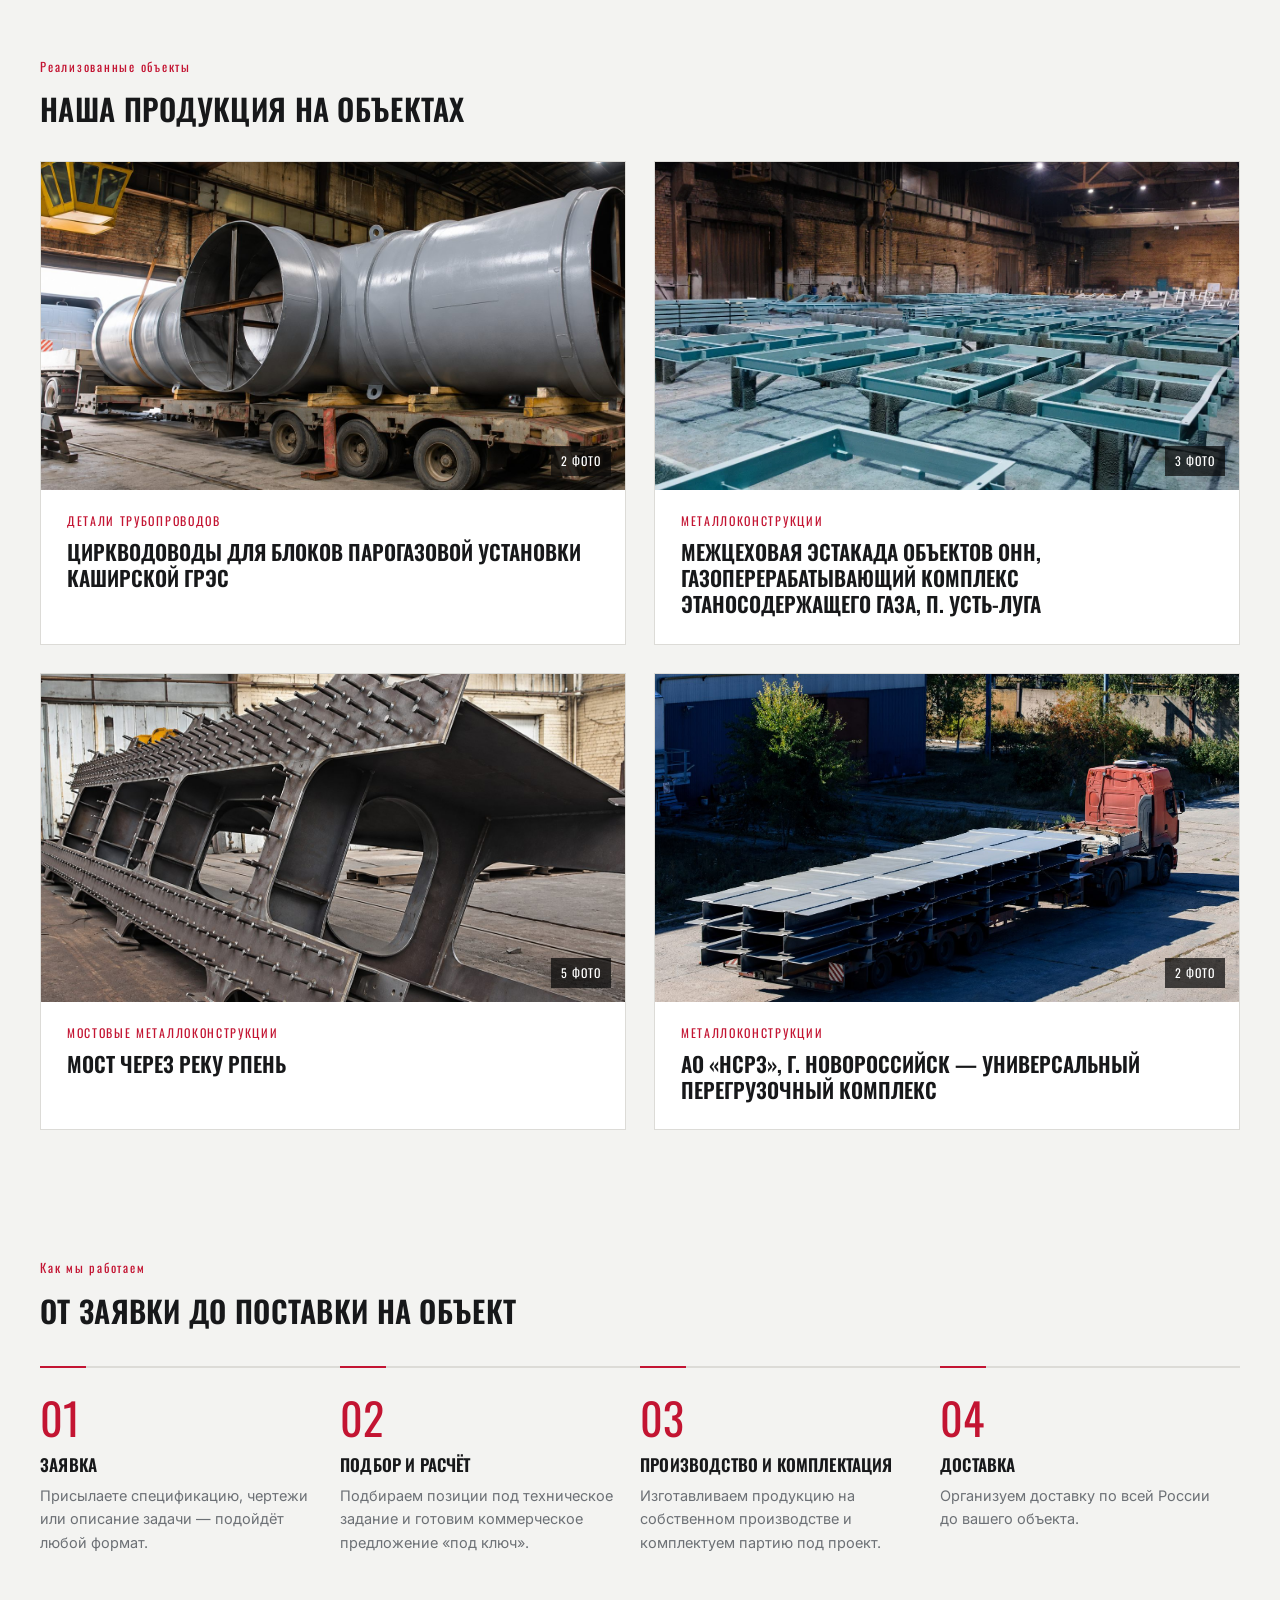
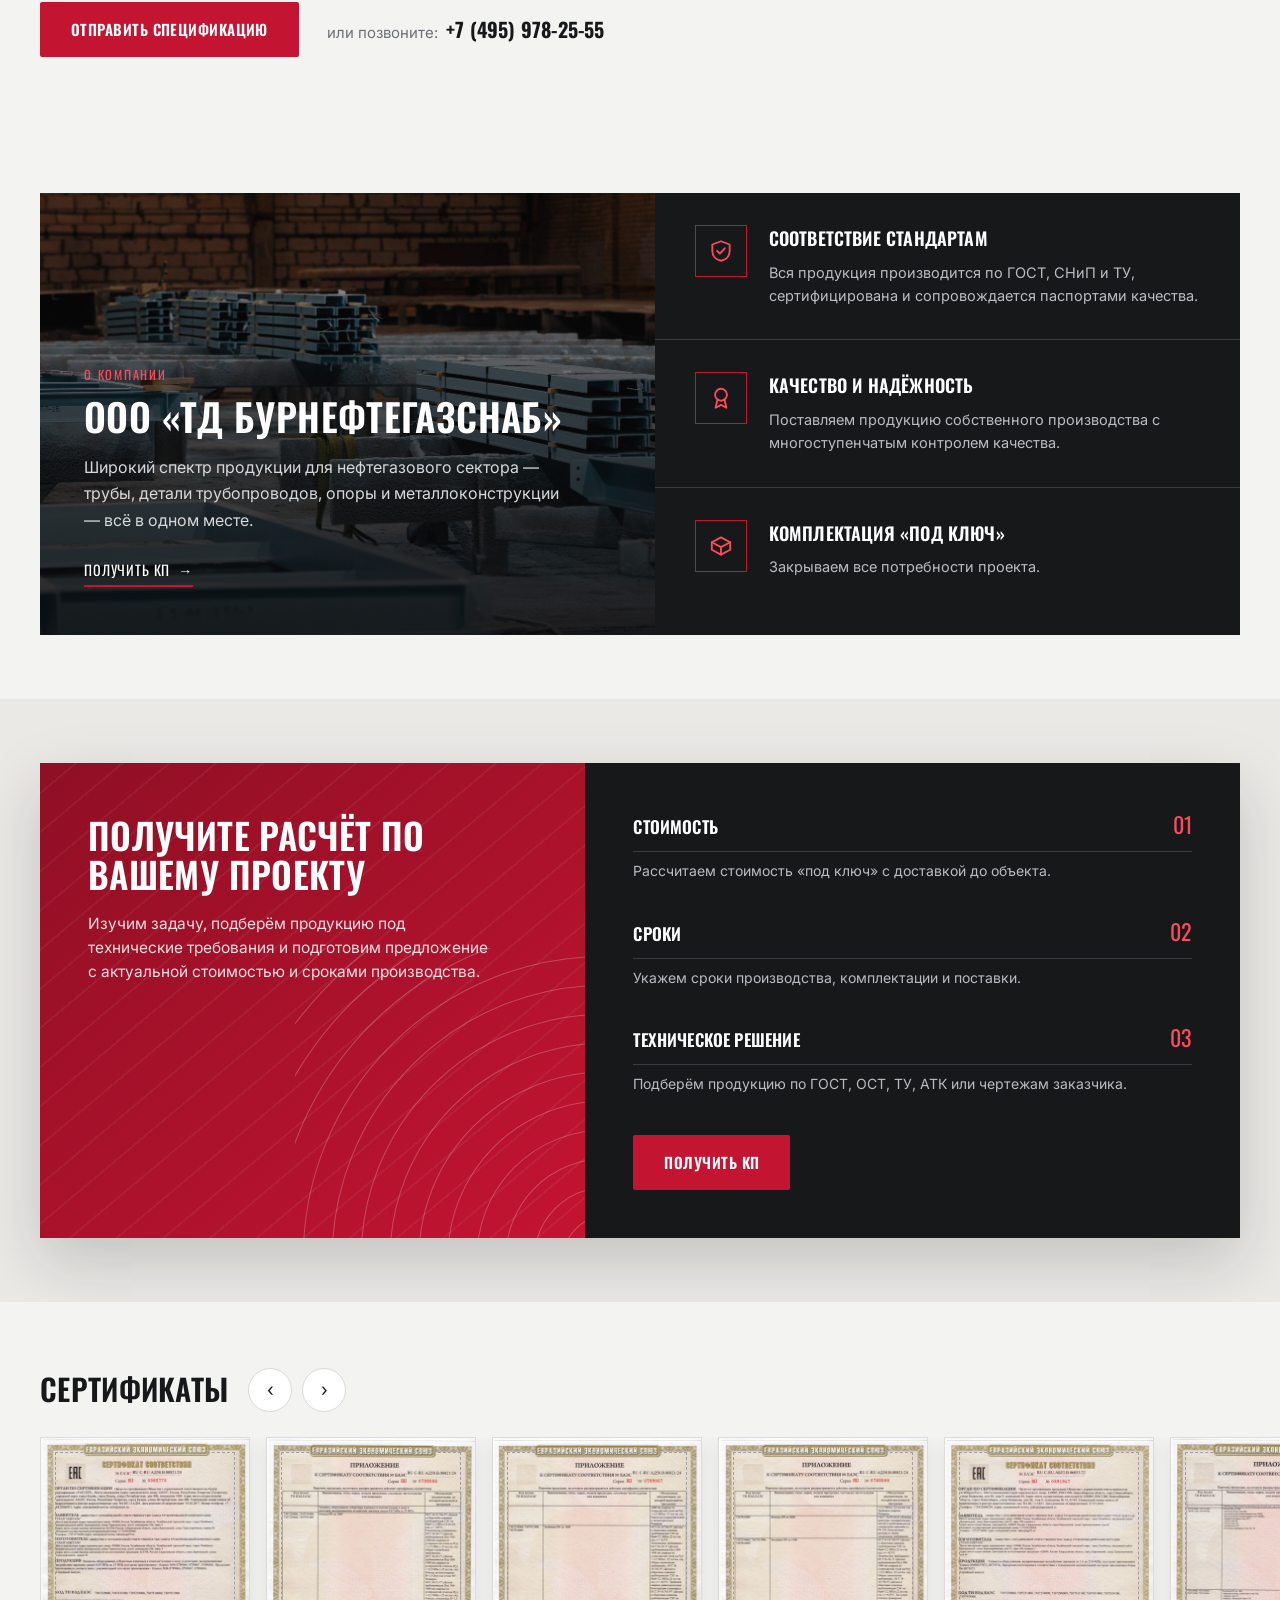
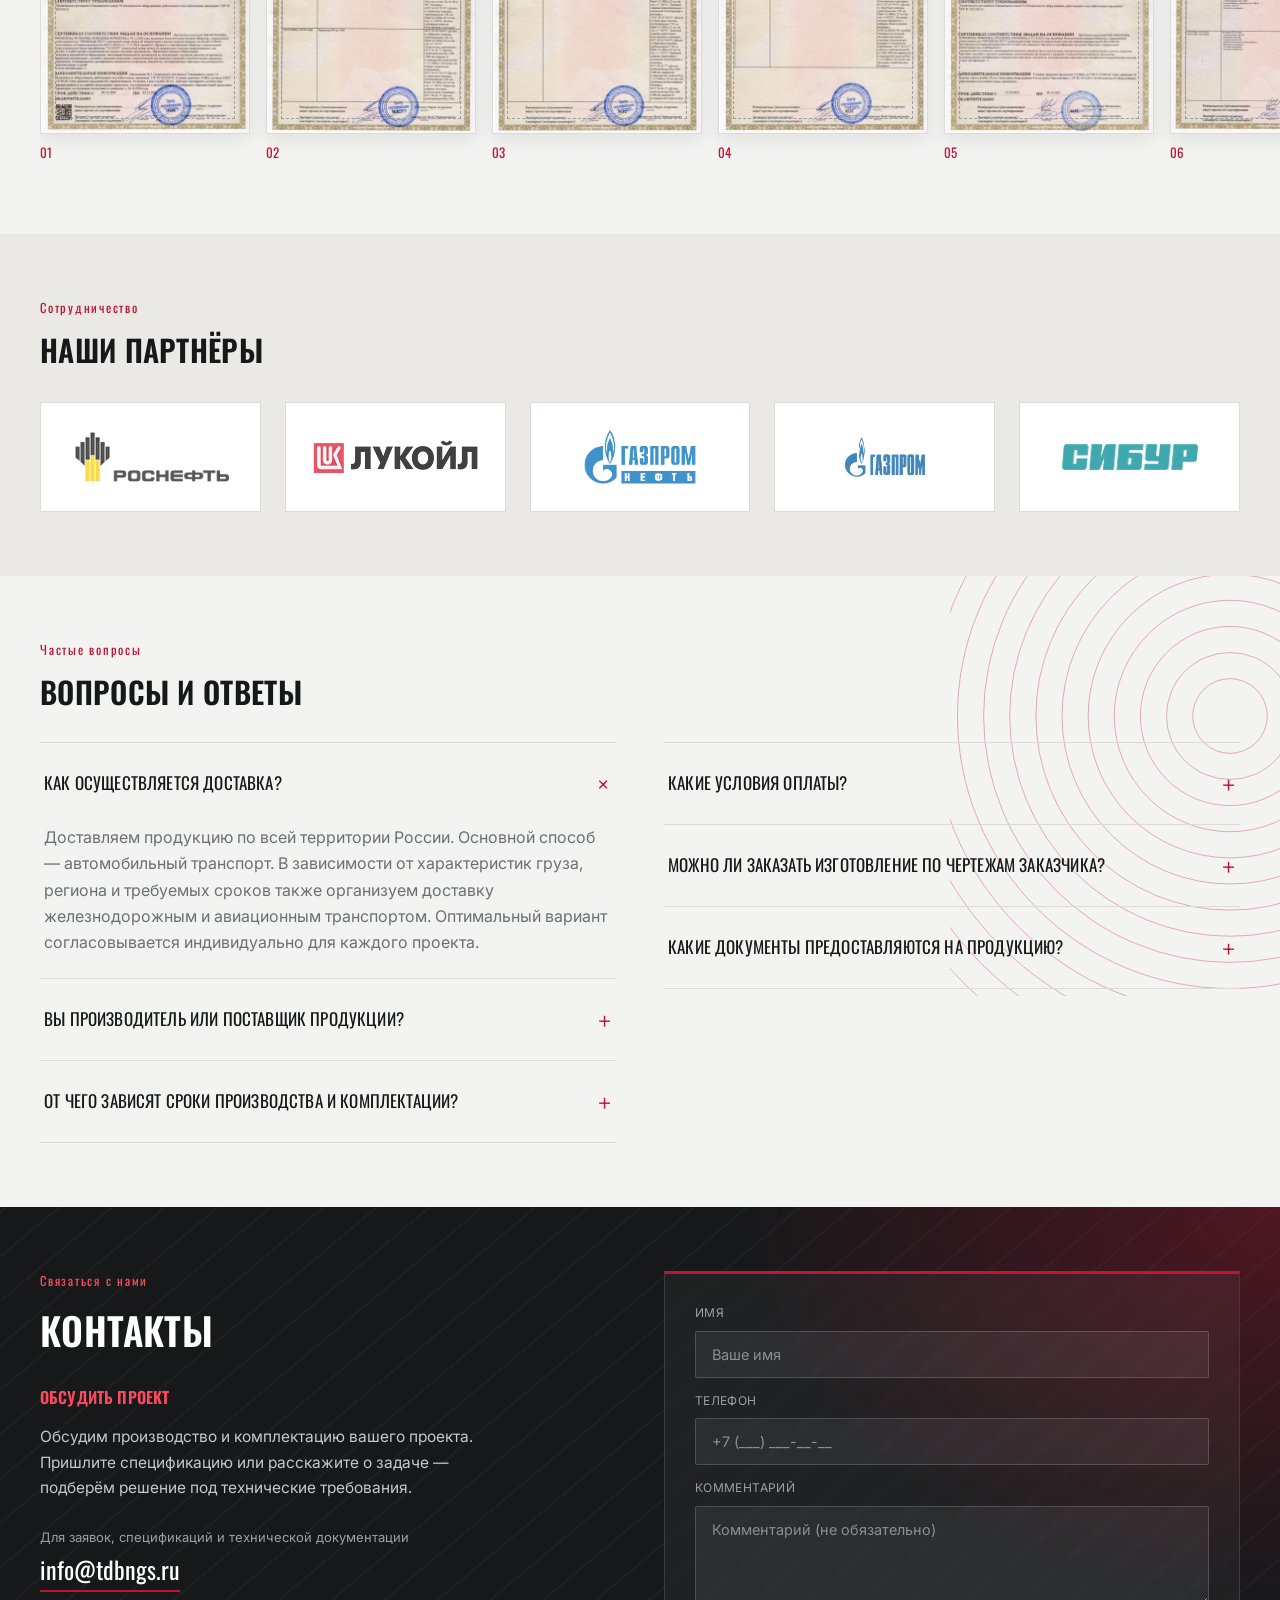
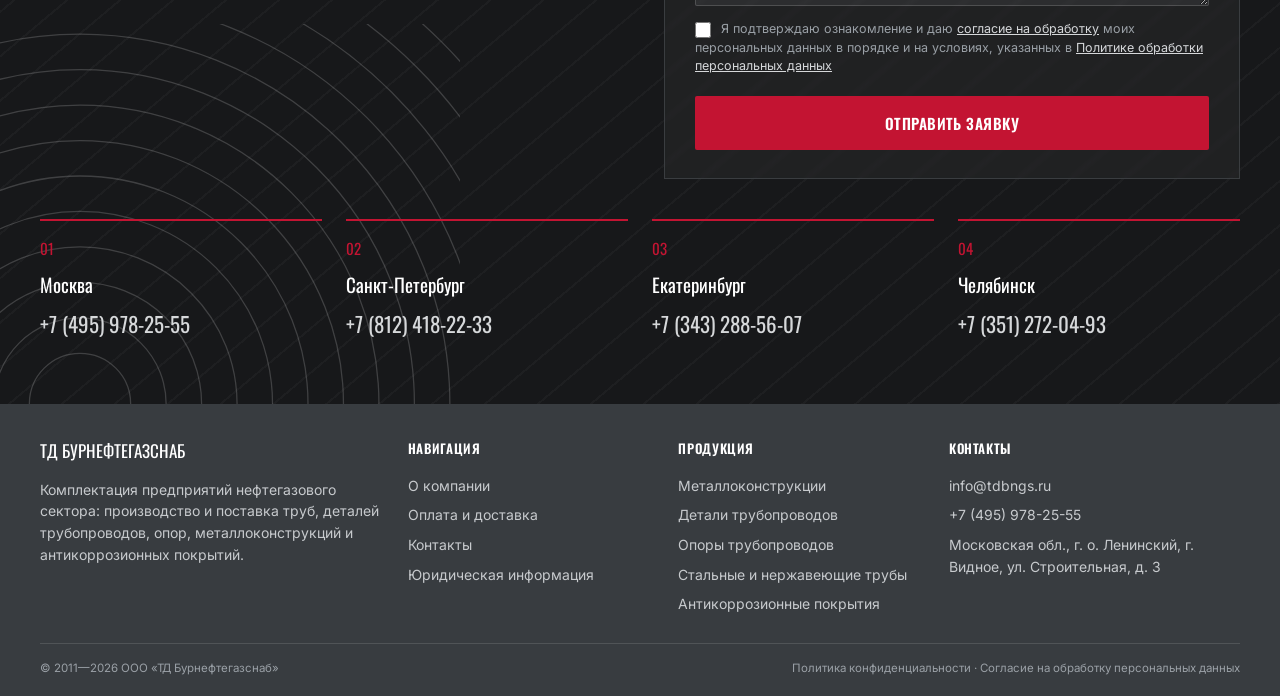
==== commit ea224e74: "Объект АО «НСРЗ»: второе фото отгрузки Co-Authored-By: Claude Opus 5.5 <noreply@anthropic.com>" ====
--- a/index.html
+++ b/index.html
@@ -195,8 +195,8 @@
         <span class="project-photo"><img src="assets/projects/rpen-1.jpg" alt="Пролётная балка моста в цехе" loading="lazy"><span class="project-count">5 фото</span></span>
         <span class="project-body"><span class="project-kicker">Мостовые металлоконструкции</span><span class="project-title">Мост через реку Рпень</span></span>
       </button>
-      <button type="button" class="project-card" data-photos="assets/projects/nsrz-1.jpg">
-        <span class="project-photo"><img src="assets/projects/nsrz-1.jpg" alt="Металлоконструкции на трале перед отгрузкой" loading="lazy"><span class="project-count">1 фото</span></span>
+      <button type="button" class="project-card" data-photos="assets/projects/nsrz-1.jpg,assets/projects/nsrz-2.jpg">
+        <span class="project-photo"><img src="assets/projects/nsrz-1.jpg" alt="Металлоконструкции на трале перед отгрузкой" loading="lazy"><span class="project-count">2 фото</span></span>
         <span class="project-body"><span class="project-kicker">Металлоконструкции</span><span class="project-title">АО «НСРЗ», г. Новороссийск — универсальный перегрузочный комплекс</span></span>
       </button>
     </div>
